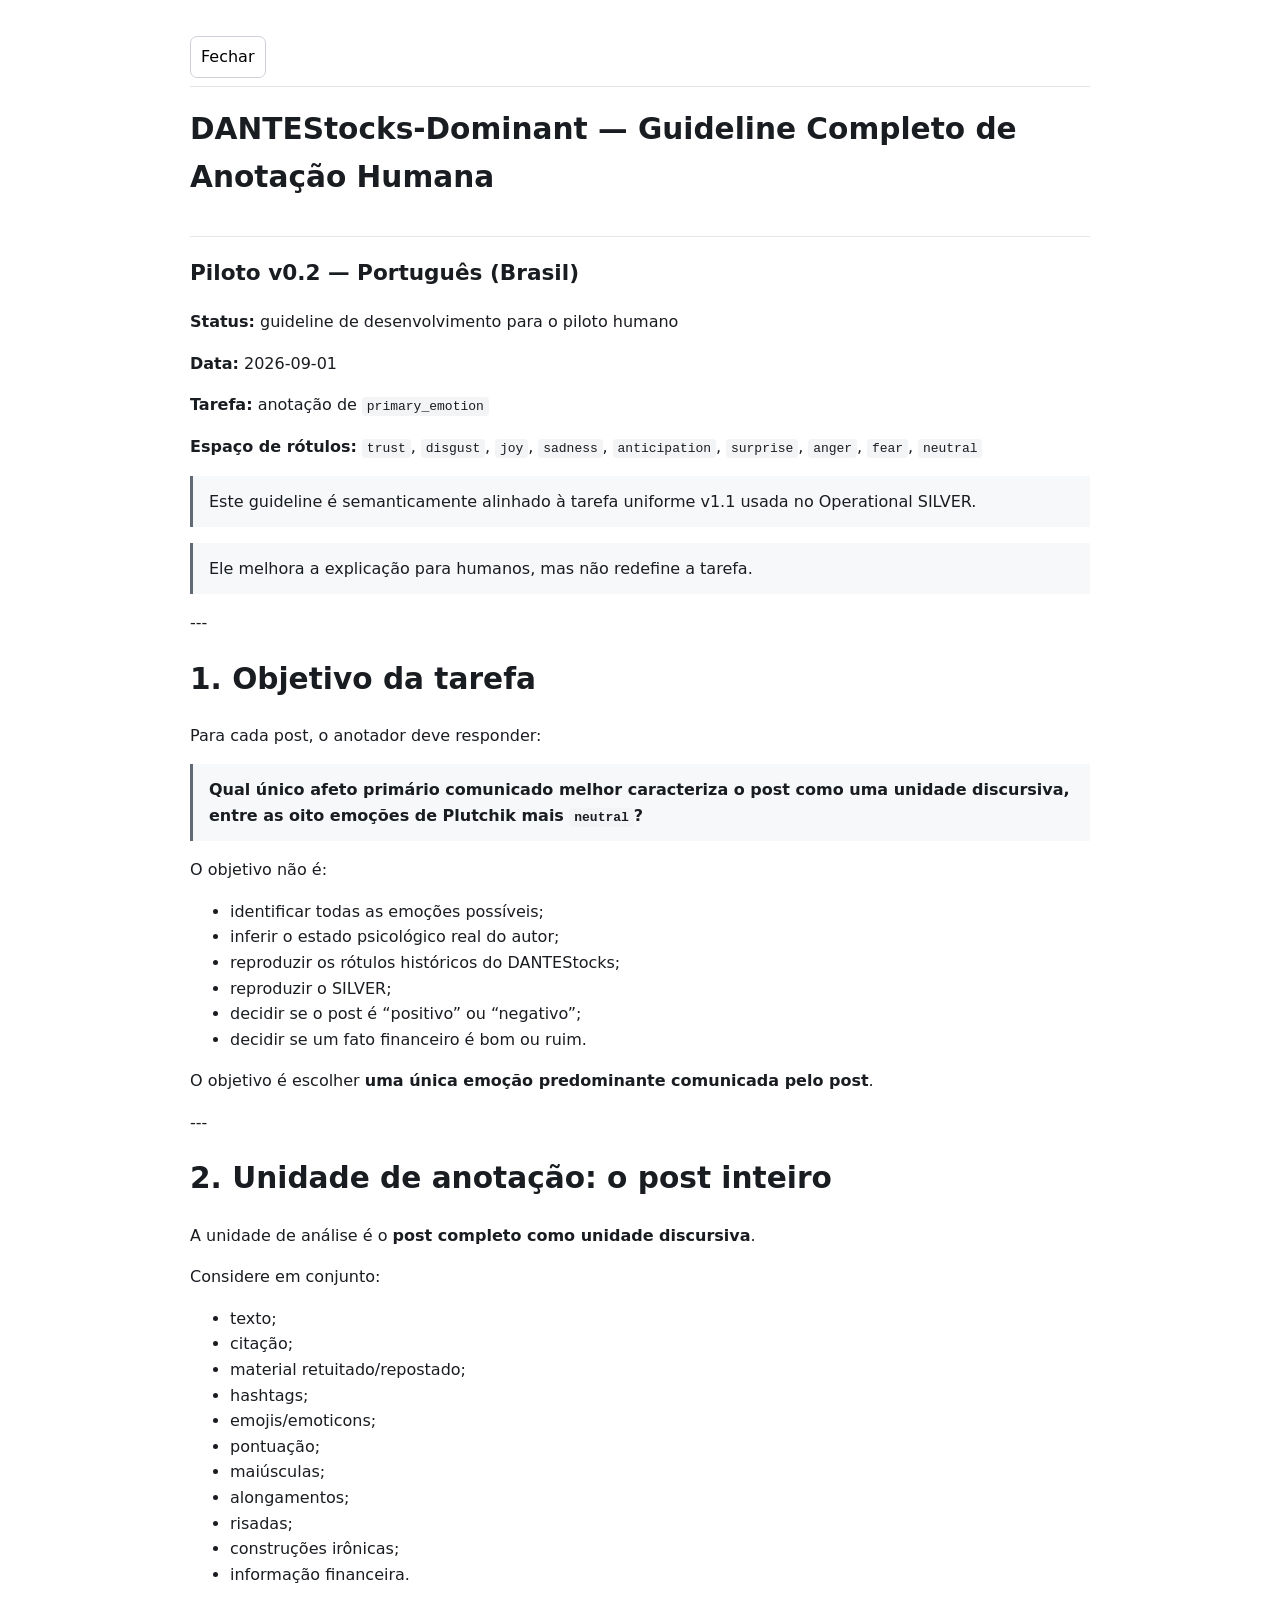
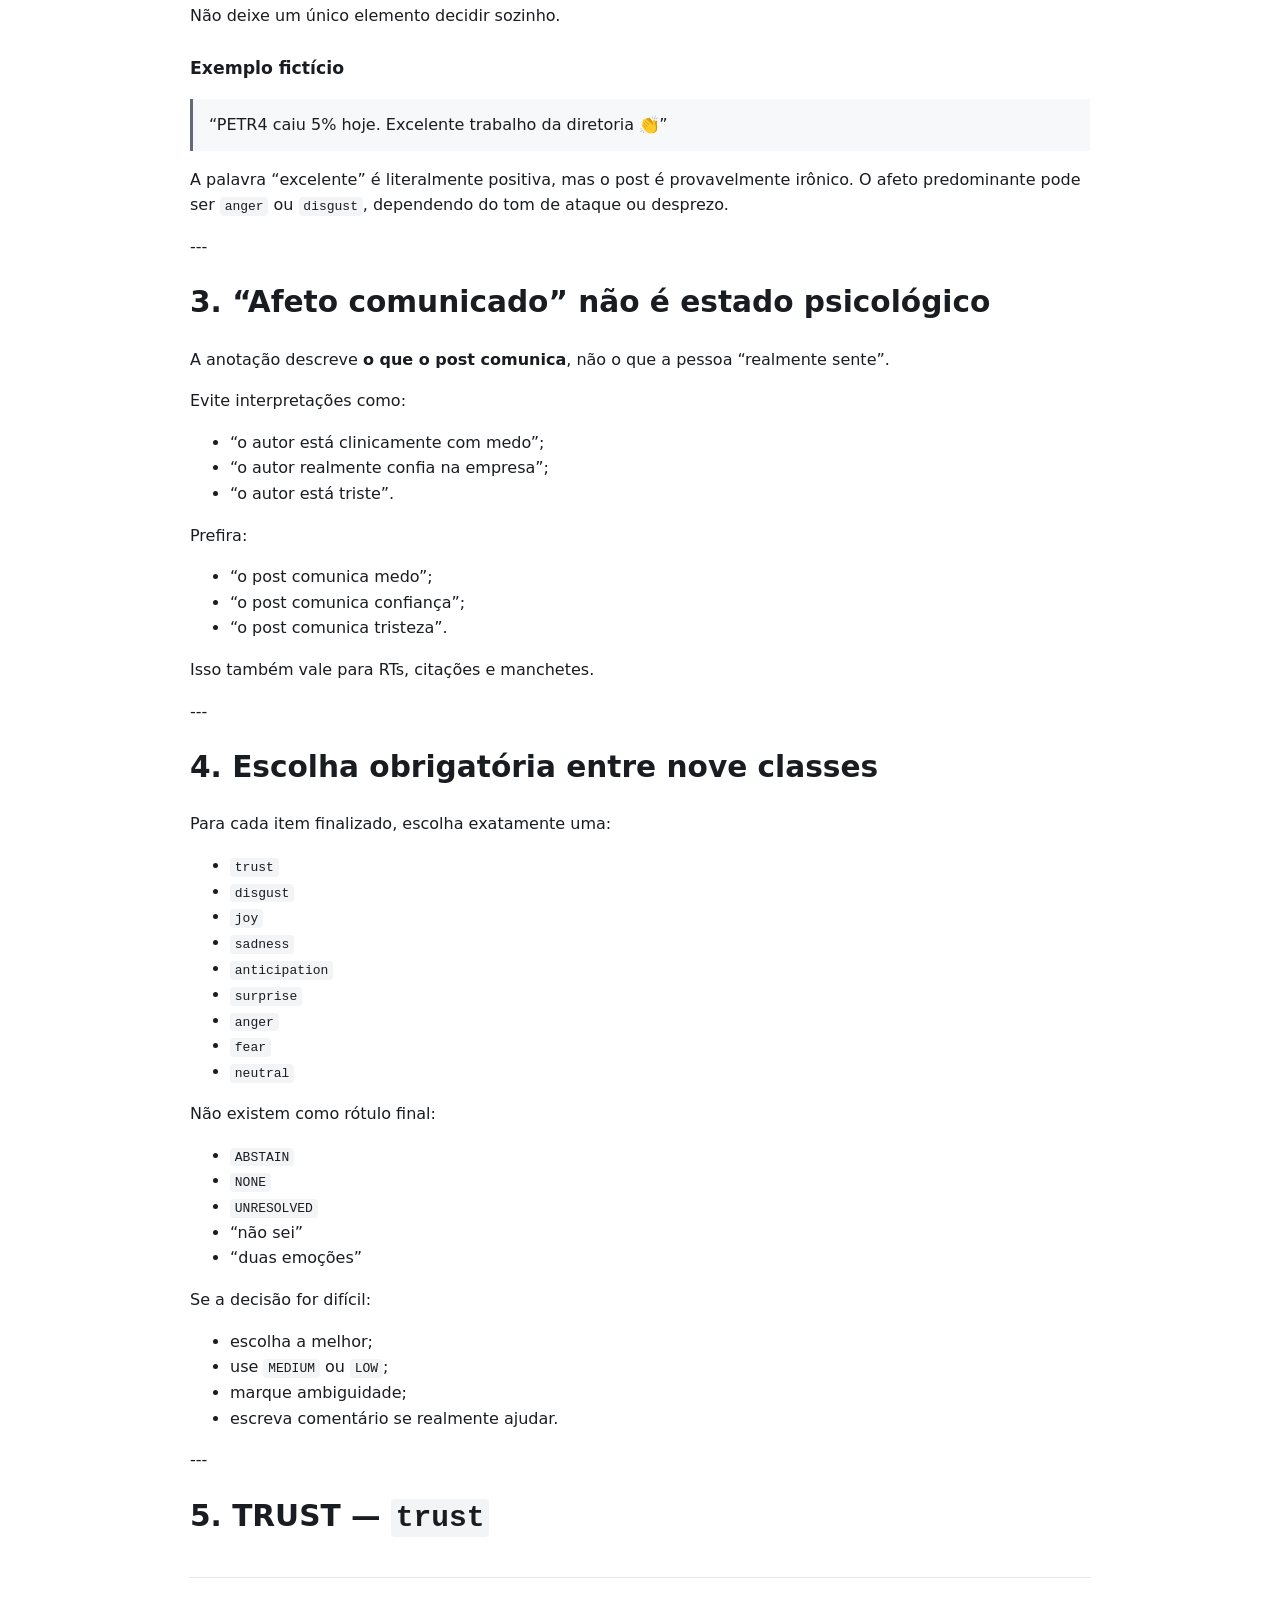
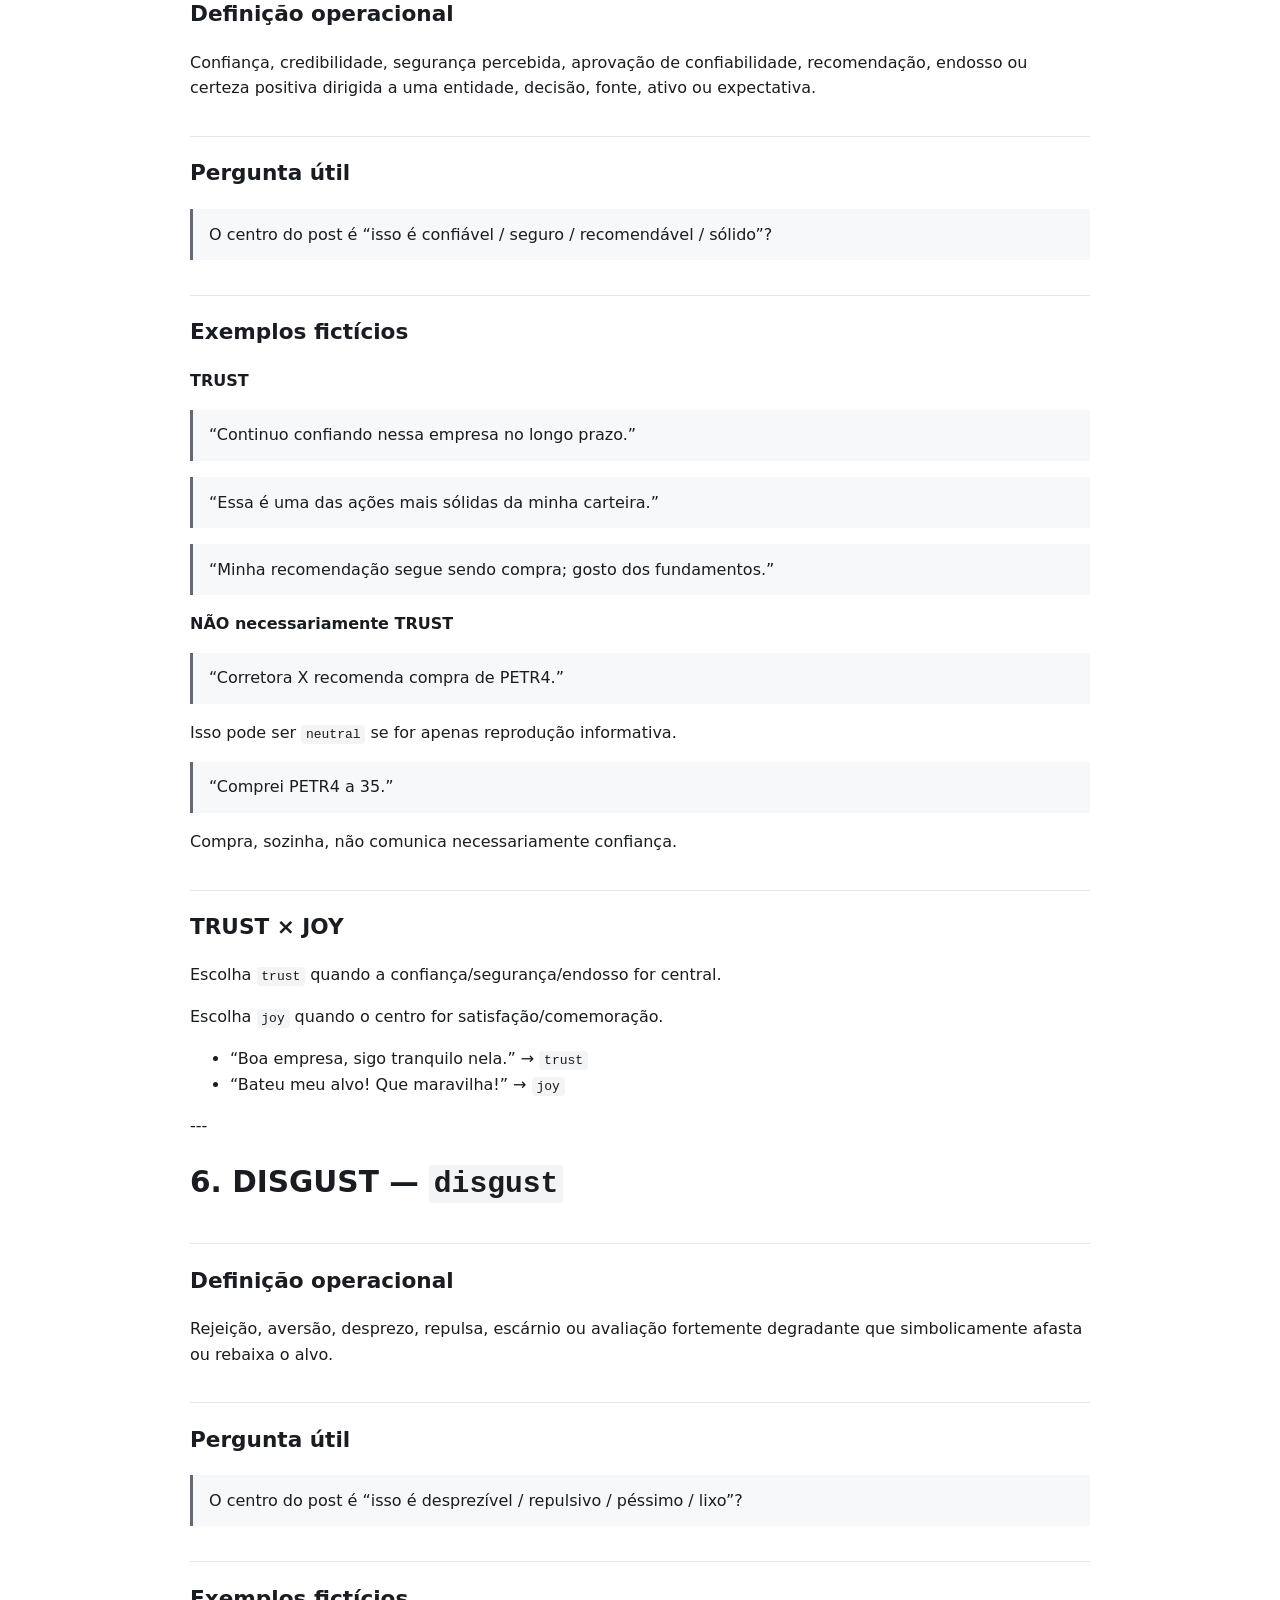
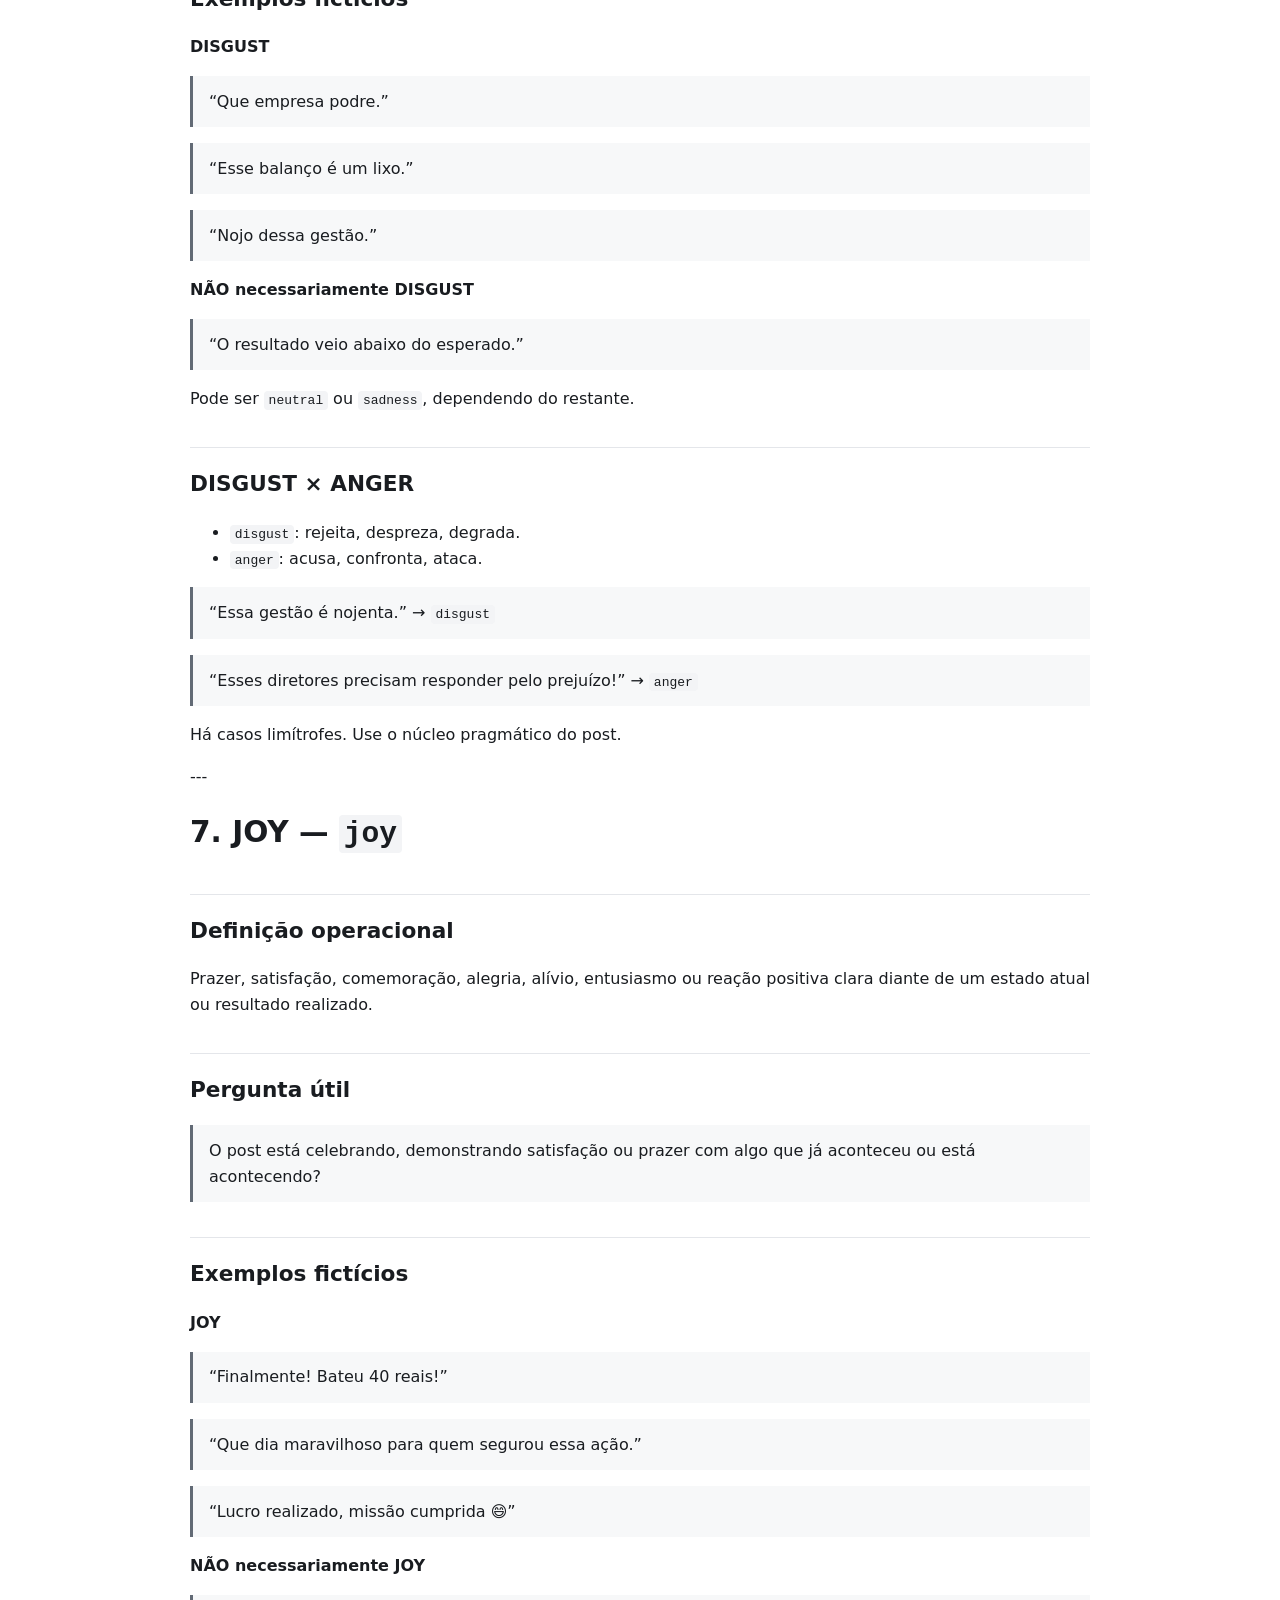
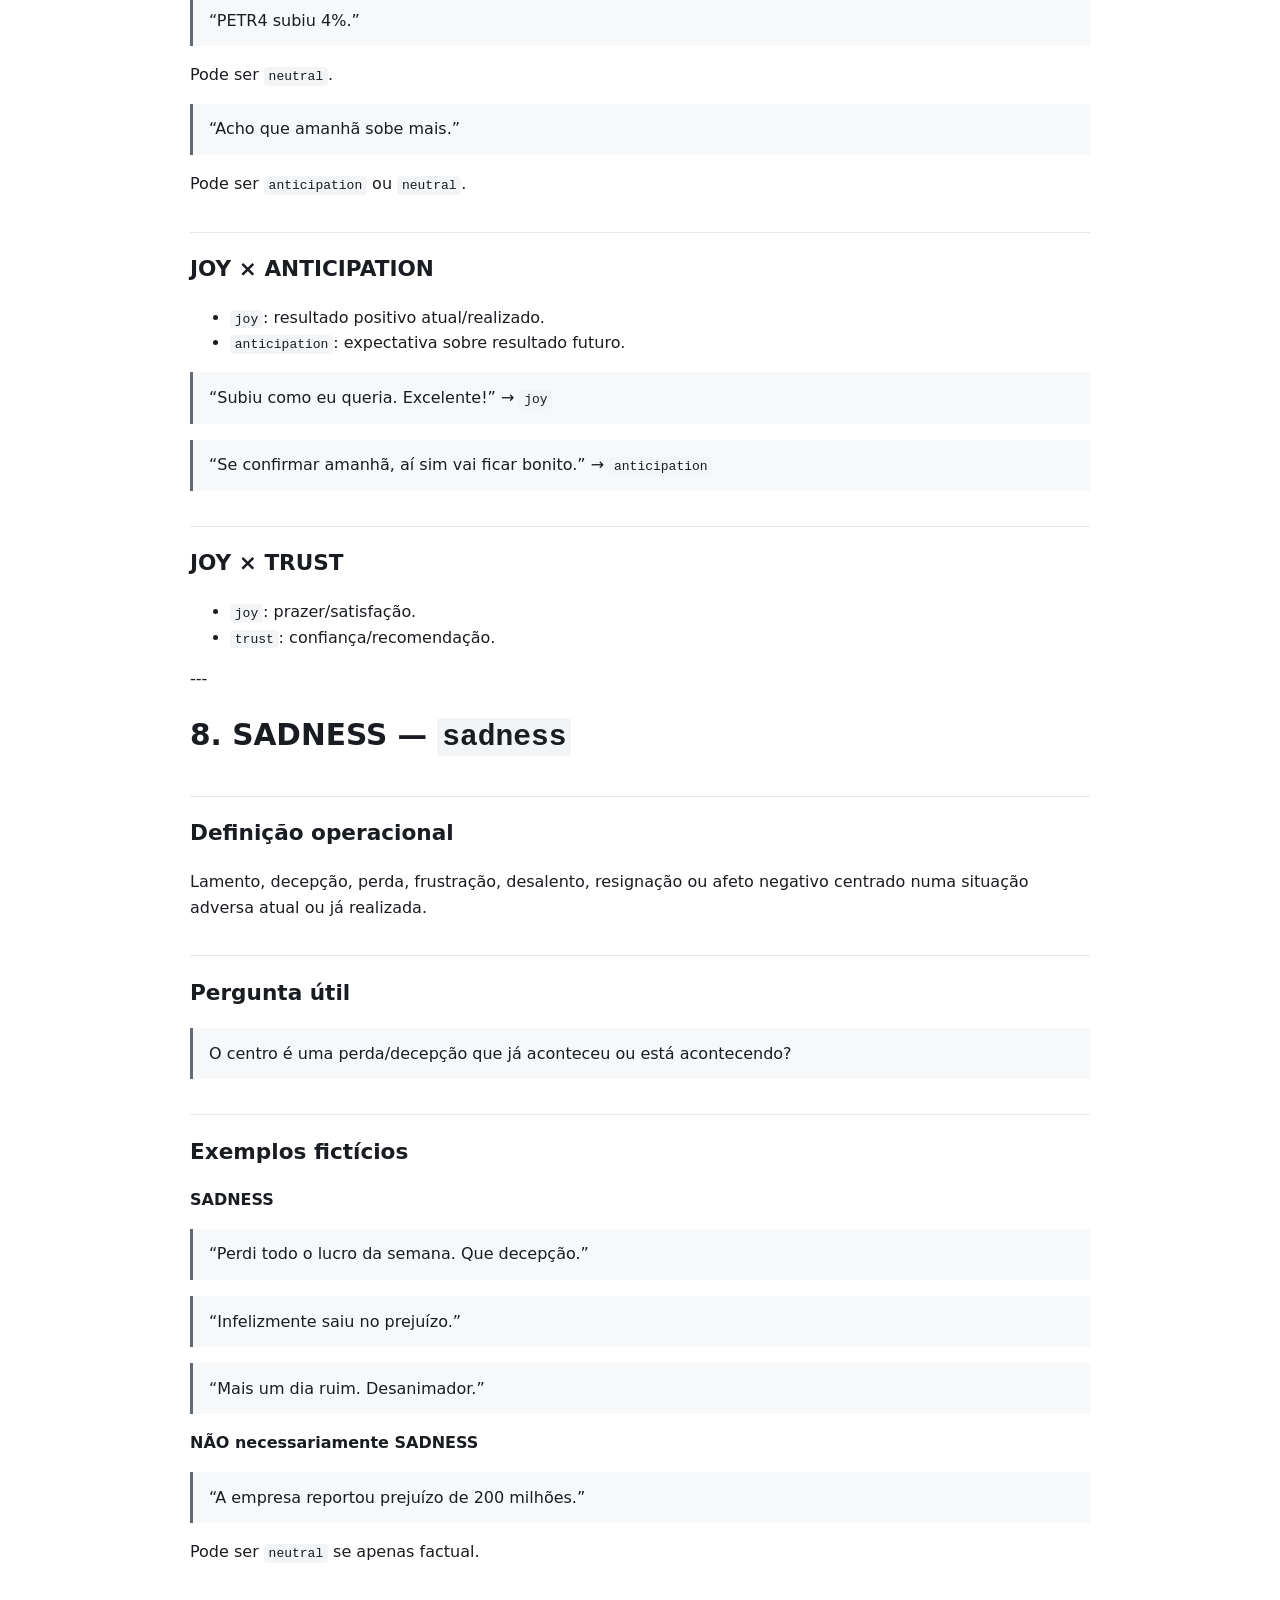
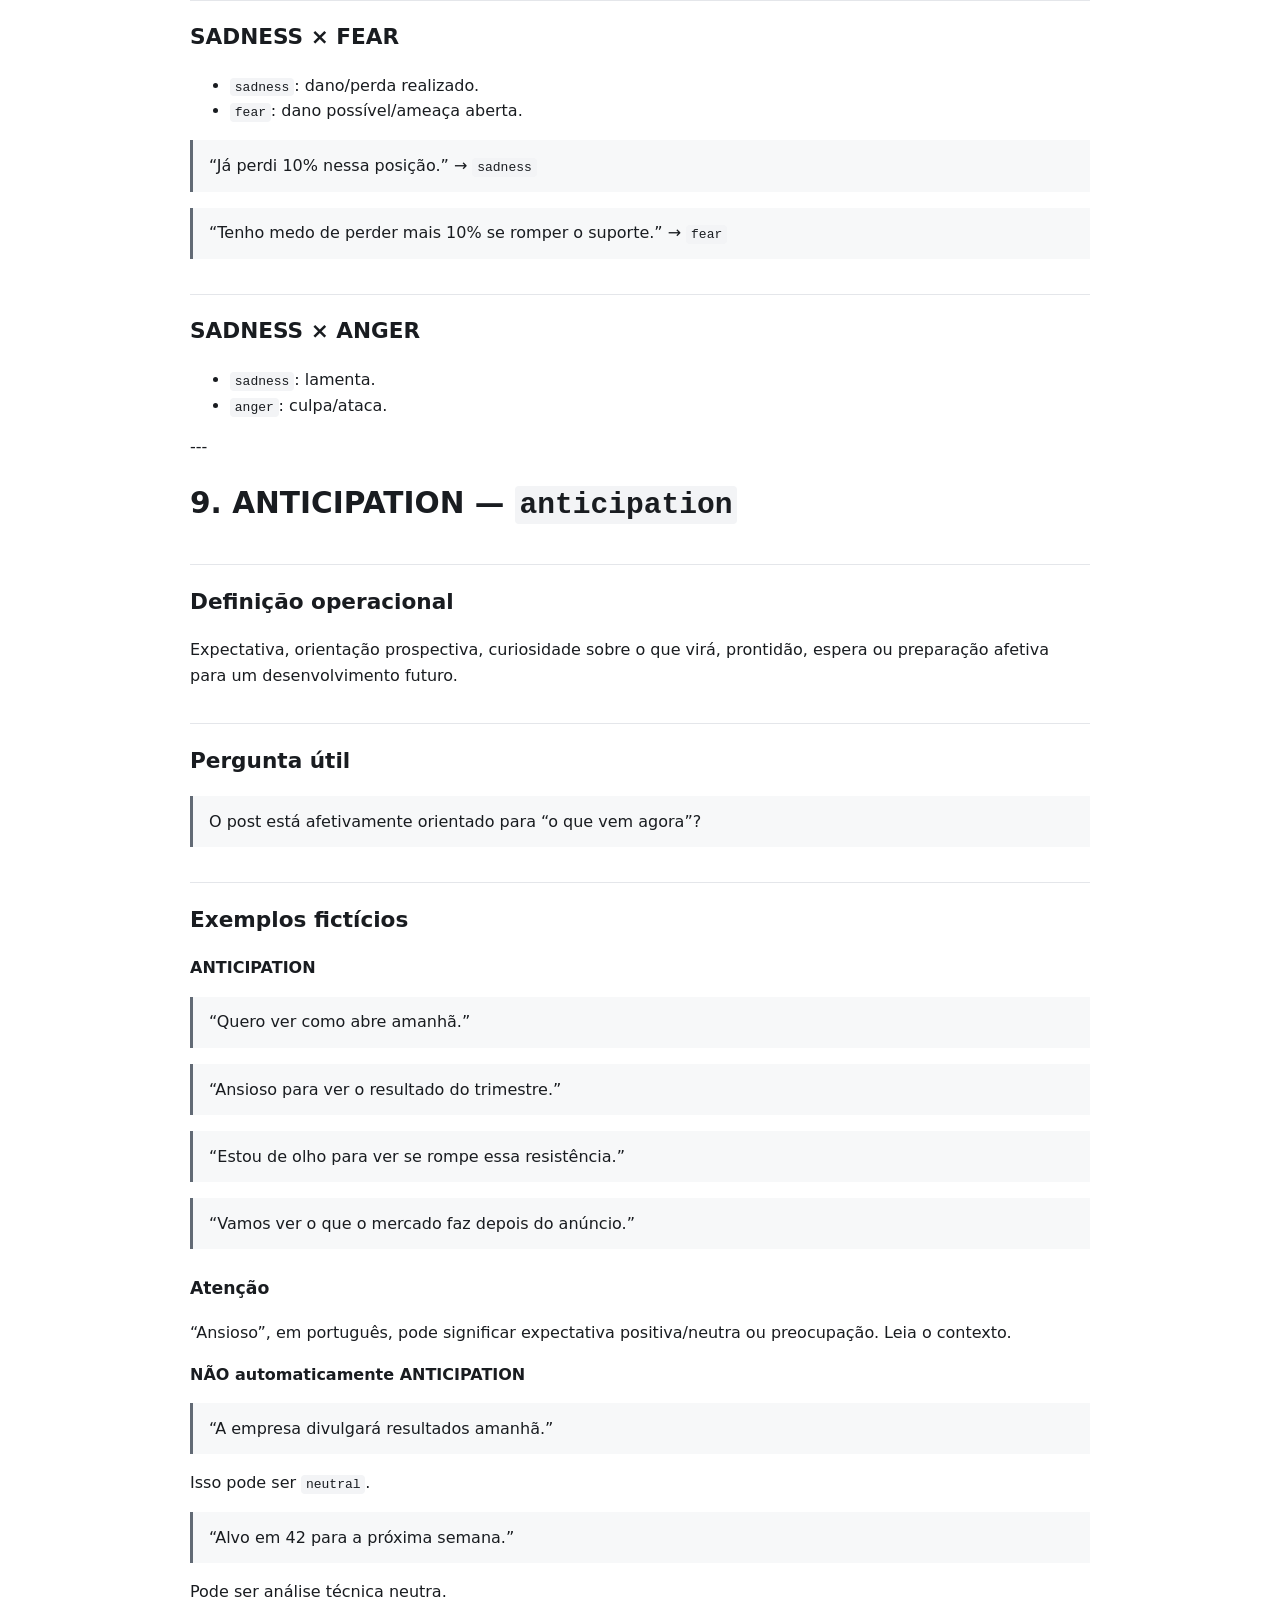
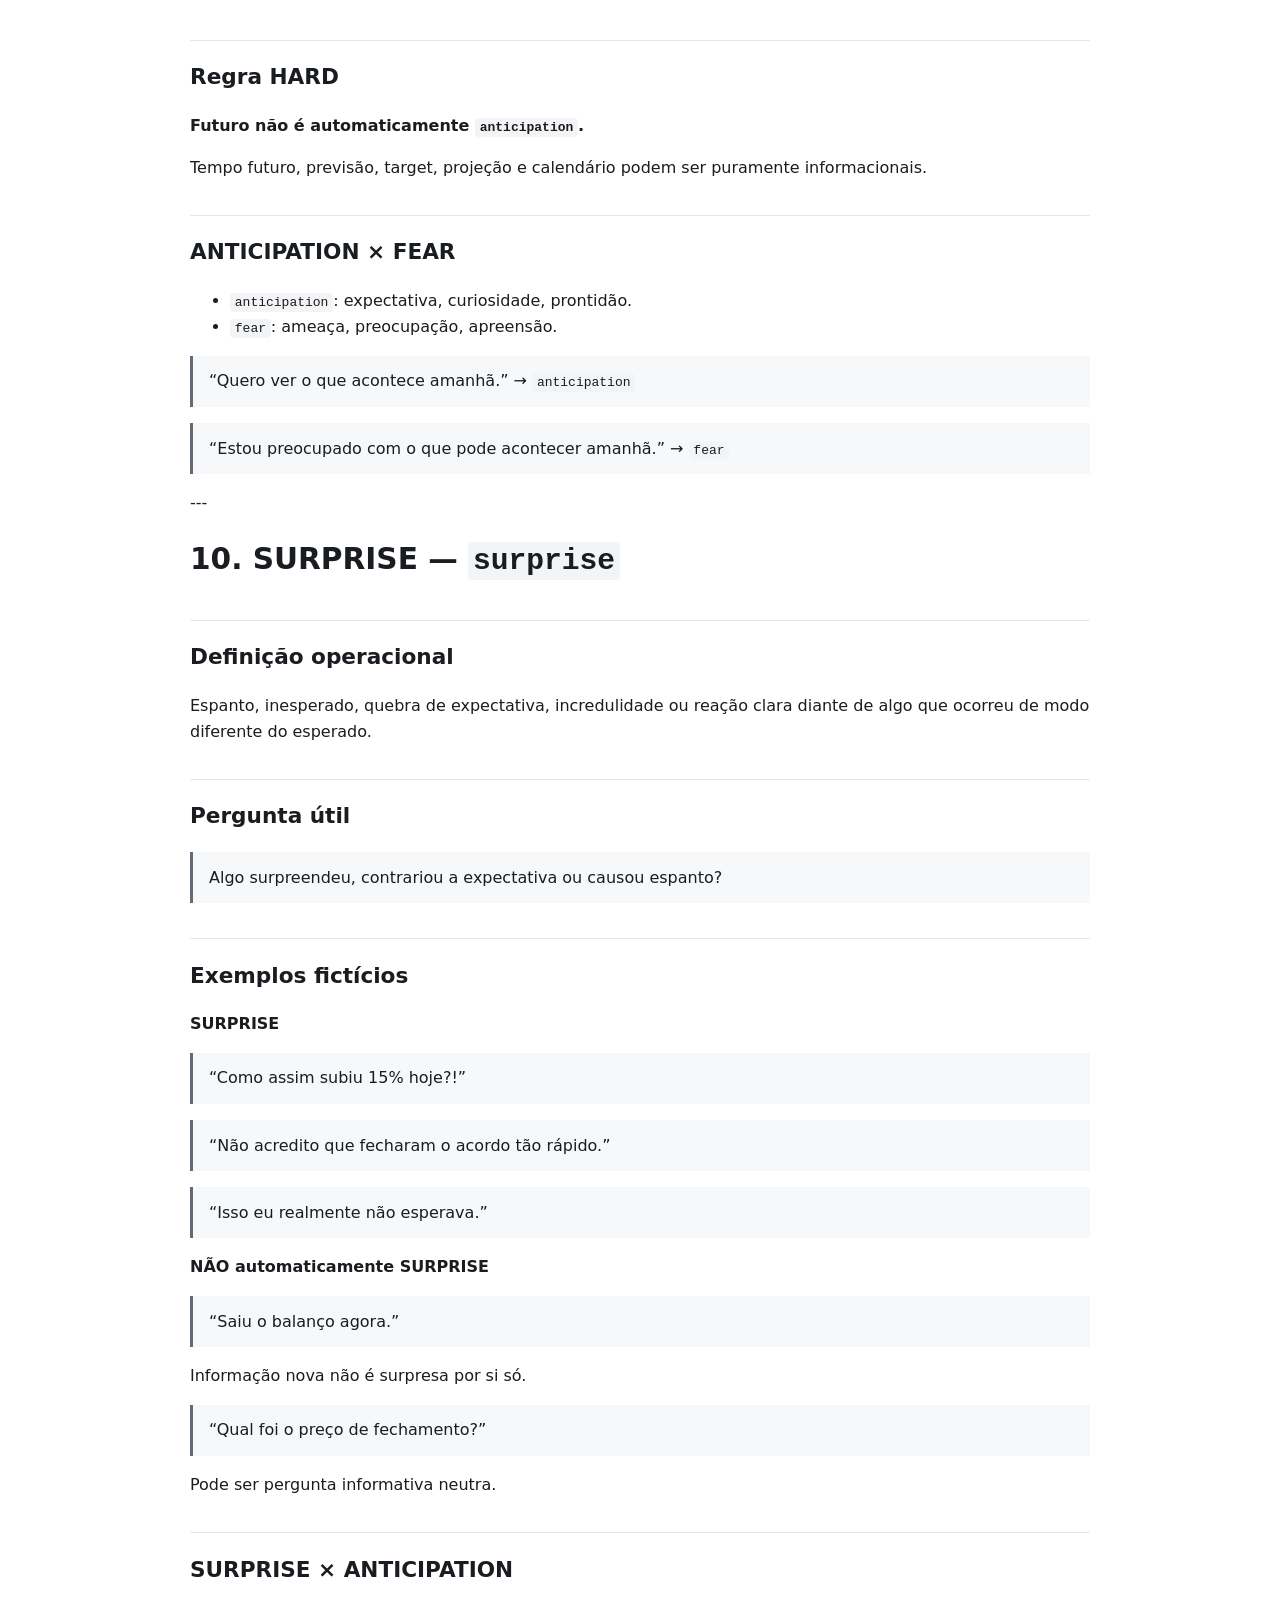
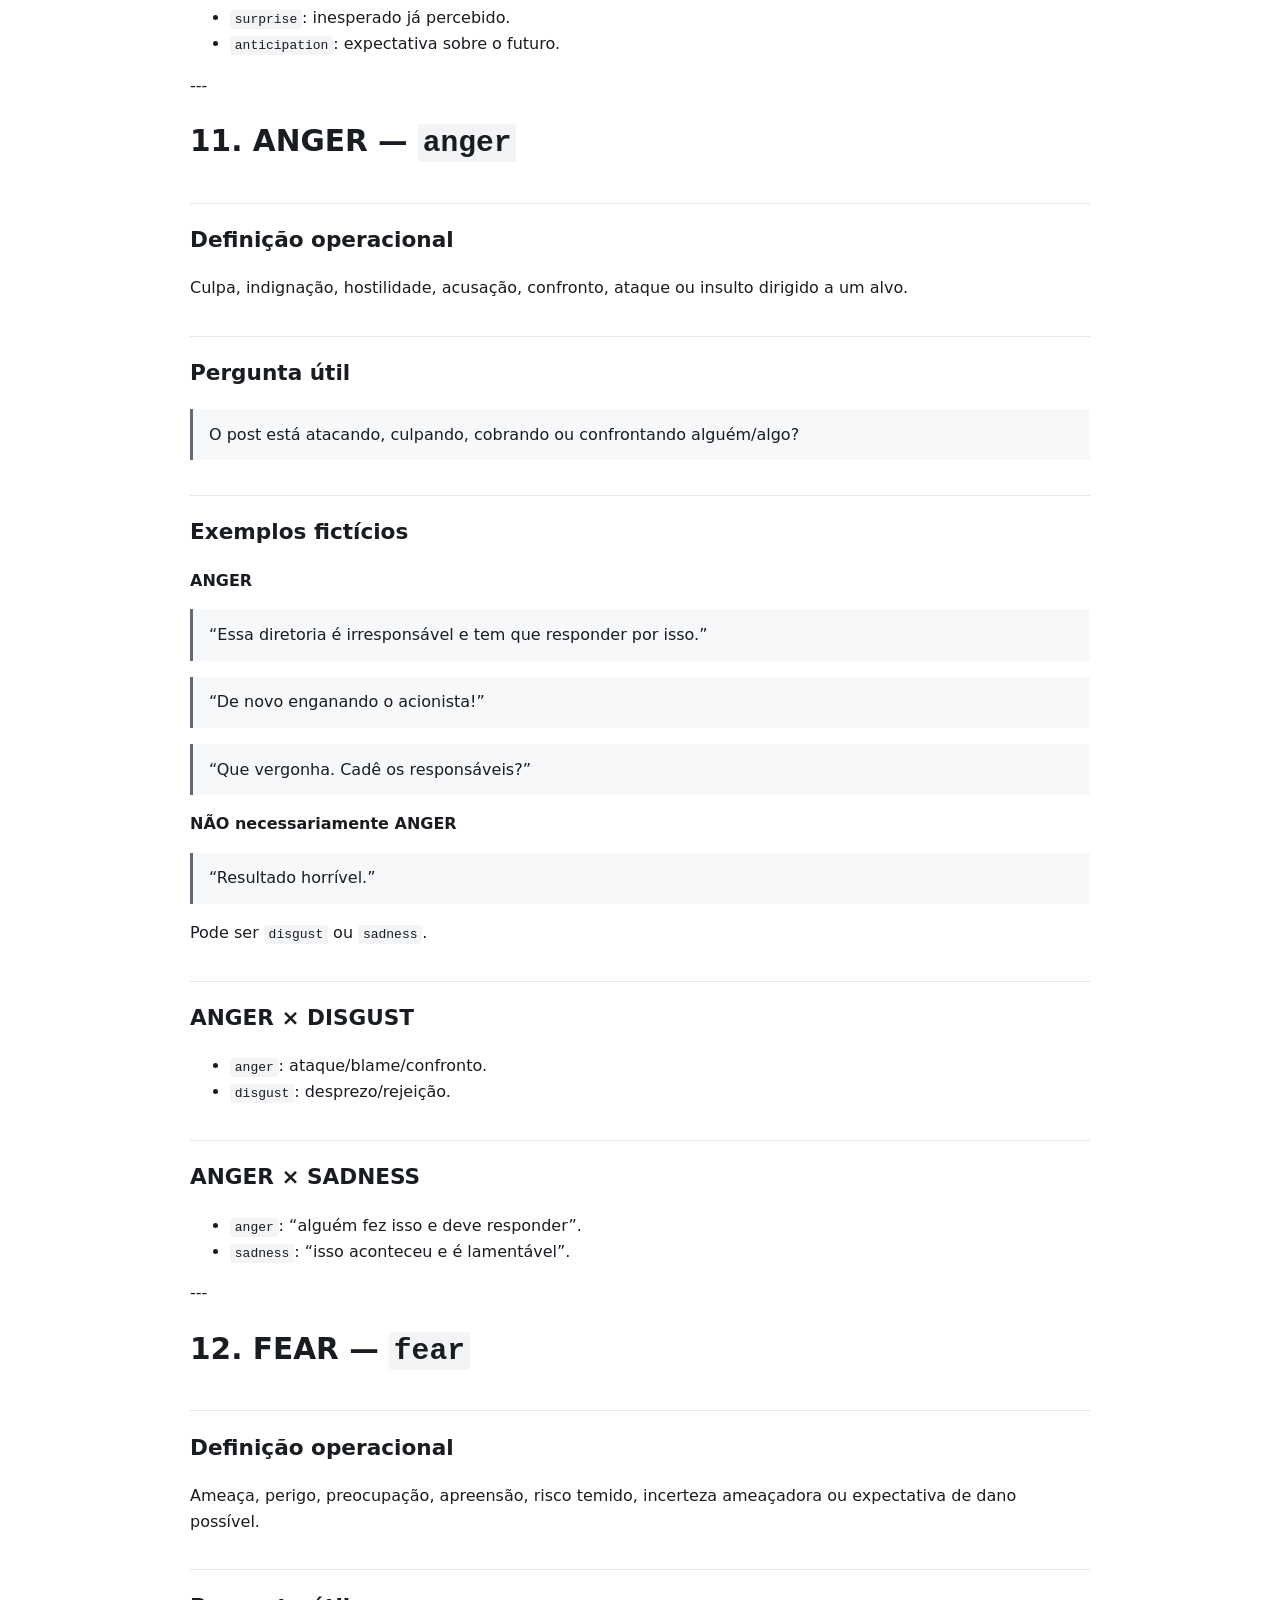
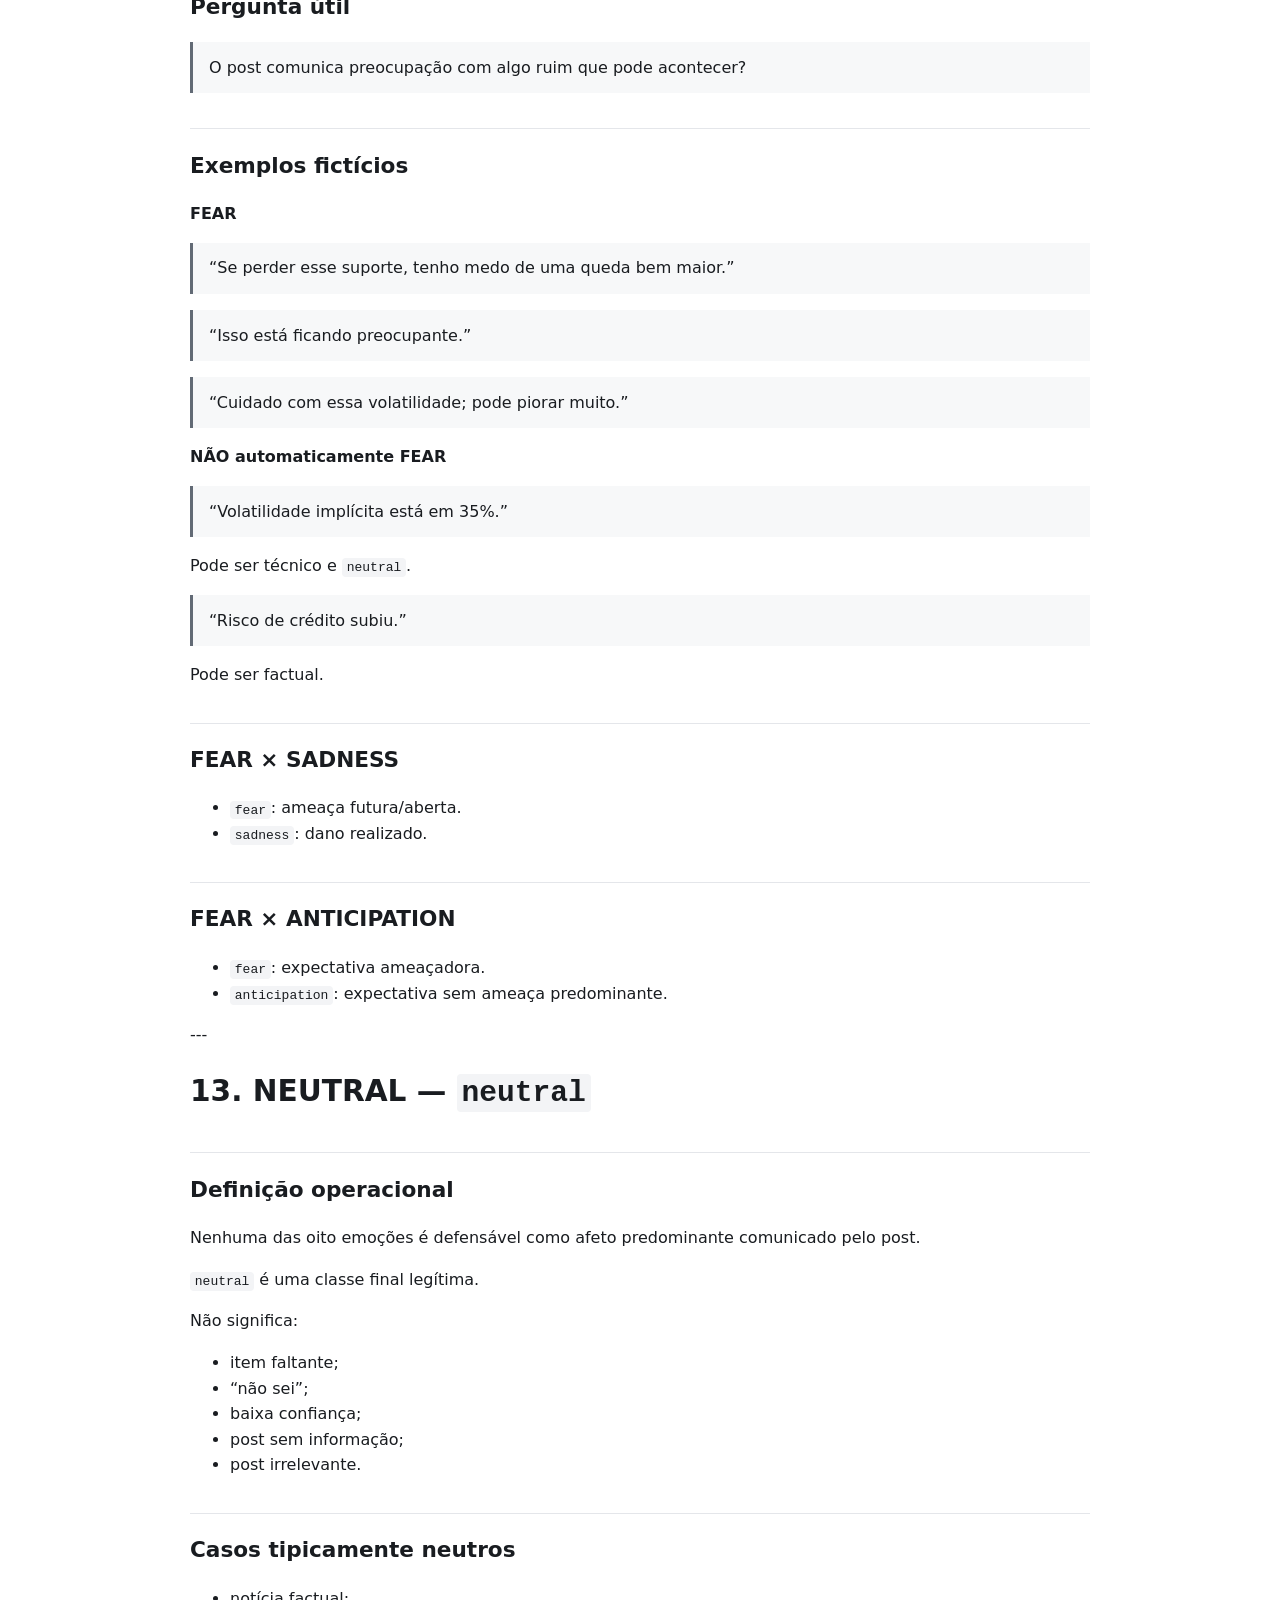
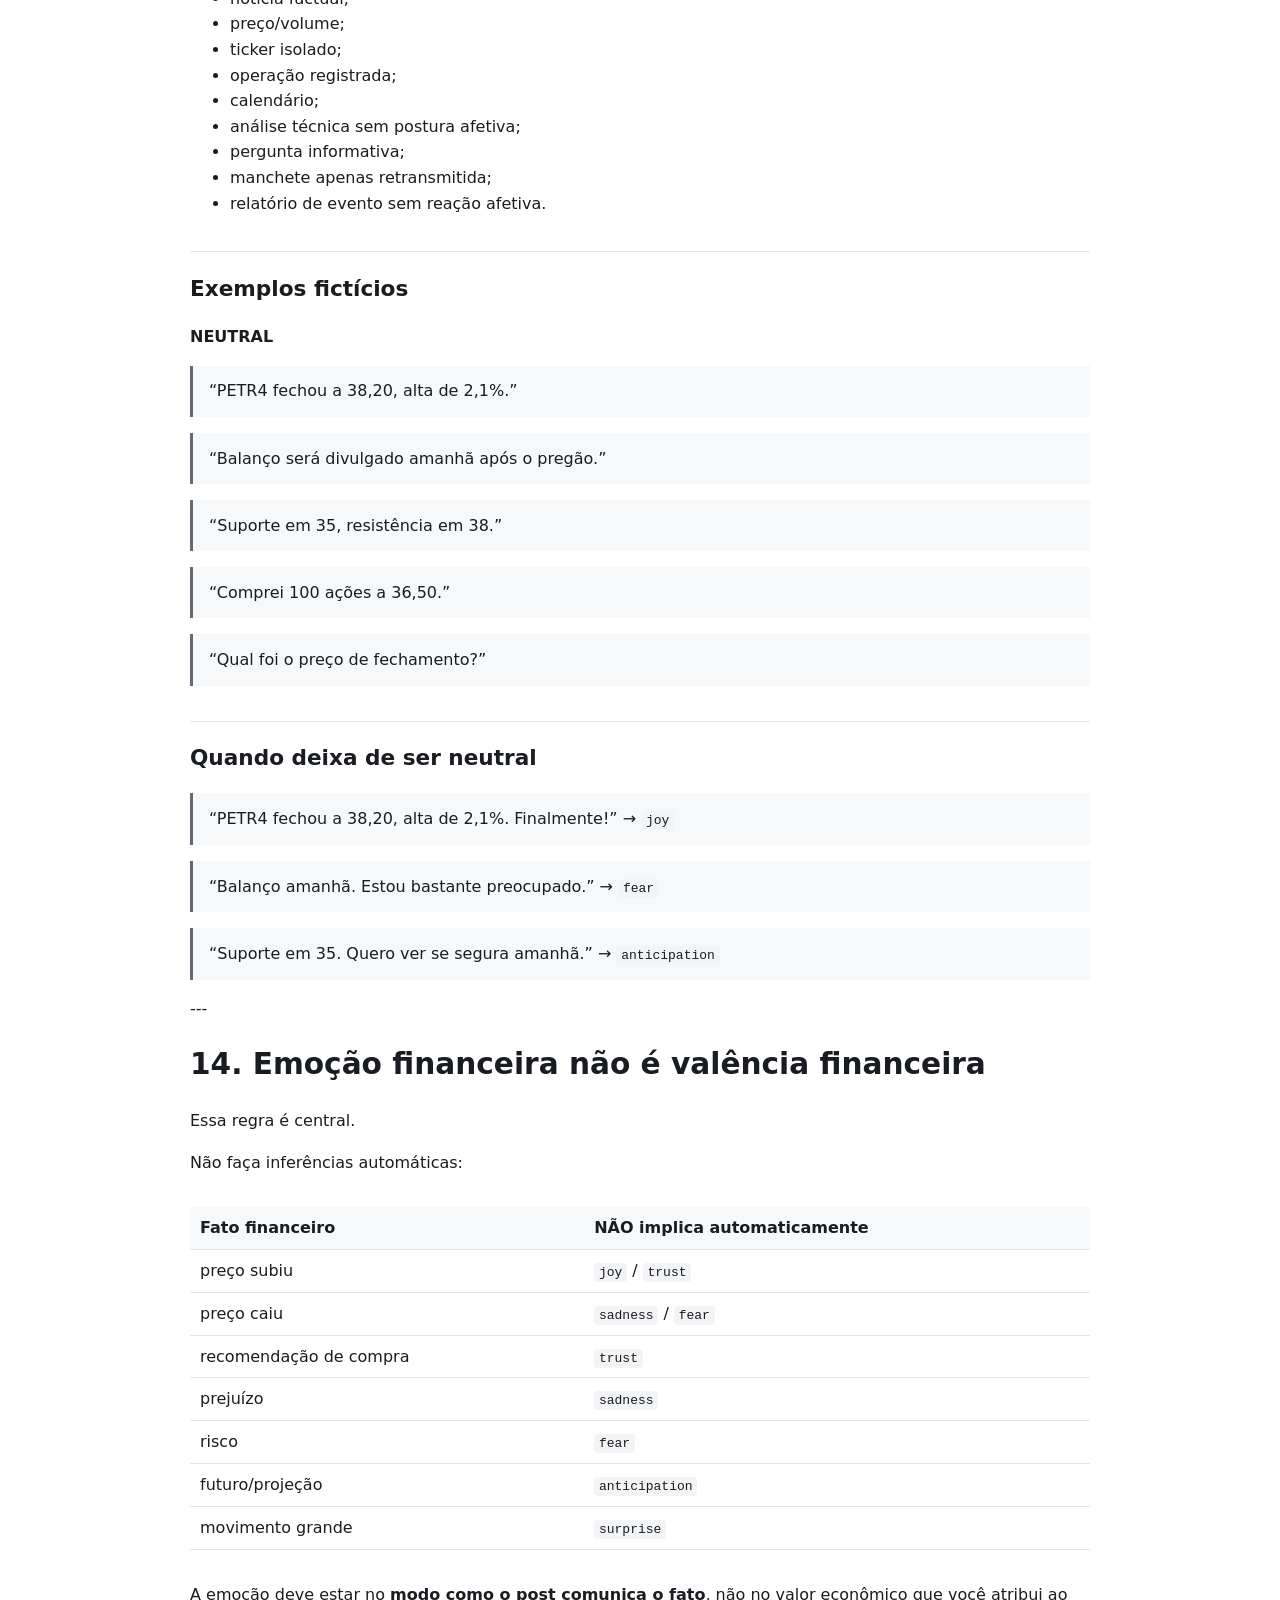
==== guides/full.html @ 474304d1 "Deploy DANTEStocks Human Annotation Pilot404 v0.6" ====
<!doctype html><html lang="pt-BR"><head><meta charset="utf-8"><meta name="viewport" content="width=device-width,initial-scale=1"><title>Guideline completo de anotação</title><style>
:root{font-family:Inter,system-ui,-apple-system,BlinkMacSystemFont,"Segoe UI",sans-serif;color:#191c20;background:#fff}
body{max-width:900px;margin:0 auto;padding:28px 24px 70px;line-height:1.6}h1{font-size:1.85rem}h2{margin-top:2.2rem;font-size:1.35rem;border-top:1px solid #e4e6ea;padding-top:1.2rem}h3{font-size:1.08rem;margin-top:1.6rem}code{background:#f3f4f6;padding:.12rem .3rem;border-radius:4px}pre{background:#f6f7f8;padding:14px;border-radius:8px;overflow:auto}blockquote{margin:1rem 0;padding:.8rem 1rem;border-left:3px solid #626a75;background:#f7f8f9}.table-wrap{overflow:auto}table{width:100%;border-collapse:collapse;margin:1rem 0}th,td{text-align:left;padding:8px 10px;border-bottom:1px solid #dfe2e6}th{background:#f7f8f9}a{color:inherit}.top{position:sticky;top:0;background:rgba(255,255,255,.96);padding:8px 0;border-bottom:1px solid #e3e5e8;margin-bottom:18px}.top button{font:inherit;padding:7px 10px;border:1px solid #cdd1d7;border-radius:7px;background:#fff;cursor:pointer}
</style></head><body><div class="top"><button onclick="window.close()">Fechar</button></div><h1>DANTEStocks-Dominant — Guideline Completo de Anotação Humana</h1>
<h2>Piloto v0.2 — Português (Brasil)</h2>

<p><strong>Status:</strong> guideline de desenvolvimento para o piloto humano</p>
<p><strong>Data:</strong> 2026-09-01</p>
<p><strong>Tarefa:</strong> anotação de <code>primary_emotion</code></p>
<p><strong>Espaço de rótulos:</strong> <code>trust</code>, <code>disgust</code>, <code>joy</code>, <code>sadness</code>, <code>anticipation</code>, <code>surprise</code>, <code>anger</code>, <code>fear</code>, <code>neutral</code></p>

<blockquote>Este guideline é semanticamente alinhado à tarefa uniforme v1.1 usada no Operational SILVER.</blockquote>
<blockquote>Ele melhora a explicação para humanos, mas não redefine a tarefa.</blockquote>

<p>---</p>

<h1>1. Objetivo da tarefa</h1>

<p>Para cada post, o anotador deve responder:</p>

<blockquote><strong>Qual único afeto primário comunicado melhor caracteriza o post como uma unidade discursiva, entre as oito emoções de Plutchik mais <code>neutral</code>?</strong></blockquote>

<p>O objetivo não é:</p>
<ul>
<li>identificar todas as emoções possíveis;</li>
<li>inferir o estado psicológico real do autor;</li>
<li>reproduzir os rótulos históricos do DANTEStocks;</li>
<li>reproduzir o SILVER;</li>
<li>decidir se o post é “positivo” ou “negativo”;</li>
<li>decidir se um fato financeiro é bom ou ruim.</li>
</ul>

<p>O objetivo é escolher <strong>uma única emoção predominante comunicada pelo post</strong>.</p>

<p>---</p>

<h1>2. Unidade de anotação: o post inteiro</h1>

<p>A unidade de análise é o <strong>post completo como unidade discursiva</strong>.</p>

<p>Considere em conjunto:</p>
<ul>
<li>texto;</li>
<li>citação;</li>
<li>material retuitado/repostado;</li>
<li>hashtags;</li>
<li>emojis/emoticons;</li>
<li>pontuação;</li>
<li>maiúsculas;</li>
<li>alongamentos;</li>
<li>risadas;</li>
<li>construções irônicas;</li>
<li>informação financeira.</li>
</ul>

<p>Não deixe um único elemento decidir sozinho.</p>

<h3>Exemplo fictício</h3>

<blockquote>“PETR4 caiu 5% hoje. Excelente trabalho da diretoria 👏”</blockquote>

<p>A palavra “excelente” é literalmente positiva, mas o post é provavelmente irônico. O afeto predominante pode ser <code>anger</code> ou <code>disgust</code>, dependendo do tom de ataque ou desprezo.</p>

<p>---</p>

<h1>3. “Afeto comunicado” não é estado psicológico</h1>

<p>A anotação descreve <strong>o que o post comunica</strong>, não o que a pessoa “realmente sente”.</p>

<p>Evite interpretações como:</p>
<ul>
<li>“o autor está clinicamente com medo”;</li>
<li>“o autor realmente confia na empresa”;</li>
<li>“o autor está triste”.</li>
</ul>

<p>Prefira:</p>
<ul>
<li>“o post comunica medo”;</li>
<li>“o post comunica confiança”;</li>
<li>“o post comunica tristeza”.</li>
</ul>

<p>Isso também vale para RTs, citações e manchetes.</p>

<p>---</p>

<h1>4. Escolha obrigatória entre nove classes</h1>

<p>Para cada item finalizado, escolha exatamente uma:</p>

<ul>
<li><code>trust</code></li>
<li><code>disgust</code></li>
<li><code>joy</code></li>
<li><code>sadness</code></li>
<li><code>anticipation</code></li>
<li><code>surprise</code></li>
<li><code>anger</code></li>
<li><code>fear</code></li>
<li><code>neutral</code></li>
</ul>

<p>Não existem como rótulo final:</p>
<ul>
<li><code>ABSTAIN</code></li>
<li><code>NONE</code></li>
<li><code>UNRESOLVED</code></li>
<li>“não sei”</li>
<li>“duas emoções”</li>
</ul>

<p>Se a decisão for difícil:</p>
<ul>
<li>escolha a melhor;</li>
<li>use <code>MEDIUM</code> ou <code>LOW</code>;</li>
<li>marque ambiguidade;</li>
<li>escreva comentário se realmente ajudar.</li>
</ul>

<p>---</p>

<h1>5. TRUST — <code>trust</code></h1>

<h2>Definição operacional</h2>

<p>Confiança, credibilidade, segurança percebida, aprovação de confiabilidade, recomendação, endosso ou certeza positiva dirigida a uma entidade, decisão, fonte, ativo ou expectativa.</p>

<h2>Pergunta útil</h2>

<blockquote>O centro do post é “isso é confiável / seguro / recomendável / sólido”?</blockquote>

<h2>Exemplos fictícios</h2>

<p><strong>TRUST</strong></p>
<blockquote>“Continuo confiando nessa empresa no longo prazo.”</blockquote>

<blockquote>“Essa é uma das ações mais sólidas da minha carteira.”</blockquote>

<blockquote>“Minha recomendação segue sendo compra; gosto dos fundamentos.”</blockquote>

<p><strong>NÃO necessariamente TRUST</strong></p>
<blockquote>“Corretora X recomenda compra de PETR4.”</blockquote>

<p>Isso pode ser <code>neutral</code> se for apenas reprodução informativa.</p>

<blockquote>“Comprei PETR4 a 35.”</blockquote>

<p>Compra, sozinha, não comunica necessariamente confiança.</p>

<h2>TRUST × JOY</h2>

<p>Escolha <code>trust</code> quando a confiança/segurança/endosso for central.</p>

<p>Escolha <code>joy</code> quando o centro for satisfação/comemoração.</p>

<ul>
<li>“Boa empresa, sigo tranquilo nela.” → <code>trust</code></li>
<li>“Bateu meu alvo! Que maravilha!” → <code>joy</code></li>
</ul>

<p>---</p>

<h1>6. DISGUST — <code>disgust</code></h1>

<h2>Definição operacional</h2>

<p>Rejeição, aversão, desprezo, repulsa, escárnio ou avaliação fortemente degradante que simbolicamente afasta ou rebaixa o alvo.</p>

<h2>Pergunta útil</h2>

<blockquote>O centro do post é “isso é desprezível / repulsivo / péssimo / lixo”?</blockquote>

<h2>Exemplos fictícios</h2>

<p><strong>DISGUST</strong></p>
<blockquote>“Que empresa podre.”</blockquote>

<blockquote>“Esse balanço é um lixo.”</blockquote>

<blockquote>“Nojo dessa gestão.”</blockquote>

<p><strong>NÃO necessariamente DISGUST</strong></p>
<blockquote>“O resultado veio abaixo do esperado.”</blockquote>

<p>Pode ser <code>neutral</code> ou <code>sadness</code>, dependendo do restante.</p>

<h2>DISGUST × ANGER</h2>

<ul>
<li><code>disgust</code>: rejeita, despreza, degrada.</li>
<li><code>anger</code>: acusa, confronta, ataca.</li>
</ul>

<blockquote>“Essa gestão é nojenta.” → <code>disgust</code></blockquote>

<blockquote>“Esses diretores precisam responder pelo prejuízo!” → <code>anger</code></blockquote>

<p>Há casos limítrofes. Use o núcleo pragmático do post.</p>

<p>---</p>

<h1>7. JOY — <code>joy</code></h1>

<h2>Definição operacional</h2>

<p>Prazer, satisfação, comemoração, alegria, alívio, entusiasmo ou reação positiva clara diante de um estado atual ou resultado realizado.</p>

<h2>Pergunta útil</h2>

<blockquote>O post está celebrando, demonstrando satisfação ou prazer com algo que já aconteceu ou está acontecendo?</blockquote>

<h2>Exemplos fictícios</h2>

<p><strong>JOY</strong></p>
<blockquote>“Finalmente! Bateu 40 reais!”</blockquote>

<blockquote>“Que dia maravilhoso para quem segurou essa ação.”</blockquote>

<blockquote>“Lucro realizado, missão cumprida 😄”</blockquote>

<p><strong>NÃO necessariamente JOY</strong></p>
<blockquote>“PETR4 subiu 4%.”</blockquote>

<p>Pode ser <code>neutral</code>.</p>

<blockquote>“Acho que amanhã sobe mais.”</blockquote>

<p>Pode ser <code>anticipation</code> ou <code>neutral</code>.</p>

<h2>JOY × ANTICIPATION</h2>

<ul>
<li><code>joy</code>: resultado positivo atual/realizado.</li>
<li><code>anticipation</code>: expectativa sobre resultado futuro.</li>
</ul>

<blockquote>“Subiu como eu queria. Excelente!” → <code>joy</code></blockquote>

<blockquote>“Se confirmar amanhã, aí sim vai ficar bonito.” → <code>anticipation</code></blockquote>

<h2>JOY × TRUST</h2>

<ul>
<li><code>joy</code>: prazer/satisfação.</li>
<li><code>trust</code>: confiança/recomendação.</li>
</ul>

<p>---</p>

<h1>8. SADNESS — <code>sadness</code></h1>

<h2>Definição operacional</h2>

<p>Lamento, decepção, perda, frustração, desalento, resignação ou afeto negativo centrado numa situação adversa atual ou já realizada.</p>

<h2>Pergunta útil</h2>

<blockquote>O centro é uma perda/decepção que já aconteceu ou está acontecendo?</blockquote>

<h2>Exemplos fictícios</h2>

<p><strong>SADNESS</strong></p>
<blockquote>“Perdi todo o lucro da semana. Que decepção.”</blockquote>

<blockquote>“Infelizmente saiu no prejuízo.”</blockquote>

<blockquote>“Mais um dia ruim. Desanimador.”</blockquote>

<p><strong>NÃO necessariamente SADNESS</strong></p>
<blockquote>“A empresa reportou prejuízo de 200 milhões.”</blockquote>

<p>Pode ser <code>neutral</code> se apenas factual.</p>

<h2>SADNESS × FEAR</h2>

<ul>
<li><code>sadness</code>: dano/perda realizado.</li>
<li><code>fear</code>: dano possível/ameaça aberta.</li>
</ul>

<blockquote>“Já perdi 10% nessa posição.” → <code>sadness</code></blockquote>

<blockquote>“Tenho medo de perder mais 10% se romper o suporte.” → <code>fear</code></blockquote>

<h2>SADNESS × ANGER</h2>

<ul>
<li><code>sadness</code>: lamenta.</li>
<li><code>anger</code>: culpa/ataca.</li>
</ul>

<p>---</p>

<h1>9. ANTICIPATION — <code>anticipation</code></h1>

<h2>Definição operacional</h2>

<p>Expectativa, orientação prospectiva, curiosidade sobre o que virá, prontidão, espera ou preparação afetiva para um desenvolvimento futuro.</p>

<h2>Pergunta útil</h2>

<blockquote>O post está afetivamente orientado para “o que vem agora”?</blockquote>

<h2>Exemplos fictícios</h2>

<p><strong>ANTICIPATION</strong></p>
<blockquote>“Quero ver como abre amanhã.”</blockquote>

<blockquote>“Ansioso para ver o resultado do trimestre.”</blockquote>

<blockquote>“Estou de olho para ver se rompe essa resistência.”</blockquote>

<blockquote>“Vamos ver o que o mercado faz depois do anúncio.”</blockquote>

<h3>Atenção</h3>
<p>“Ansioso”, em português, pode significar expectativa positiva/neutra ou preocupação. Leia o contexto.</p>

<p><strong>NÃO automaticamente ANTICIPATION</strong></p>
<blockquote>“A empresa divulgará resultados amanhã.”</blockquote>

<p>Isso pode ser <code>neutral</code>.</p>

<blockquote>“Alvo em 42 para a próxima semana.”</blockquote>

<p>Pode ser análise técnica neutra.</p>

<h2>Regra HARD</h2>

<p><strong>Futuro não é automaticamente <code>anticipation</code>.</strong></p>

<p>Tempo futuro, previsão, target, projeção e calendário podem ser puramente informacionais.</p>

<h2>ANTICIPATION × FEAR</h2>

<ul>
<li><code>anticipation</code>: expectativa, curiosidade, prontidão.</li>
<li><code>fear</code>: ameaça, preocupação, apreensão.</li>
</ul>

<blockquote>“Quero ver o que acontece amanhã.” → <code>anticipation</code></blockquote>

<blockquote>“Estou preocupado com o que pode acontecer amanhã.” → <code>fear</code></blockquote>

<p>---</p>

<h1>10. SURPRISE — <code>surprise</code></h1>

<h2>Definição operacional</h2>

<p>Espanto, inesperado, quebra de expectativa, incredulidade ou reação clara diante de algo que ocorreu de modo diferente do esperado.</p>

<h2>Pergunta útil</h2>

<blockquote>Algo surpreendeu, contrariou a expectativa ou causou espanto?</blockquote>

<h2>Exemplos fictícios</h2>

<p><strong>SURPRISE</strong></p>
<blockquote>“Como assim subiu 15% hoje?!”</blockquote>

<blockquote>“Não acredito que fecharam o acordo tão rápido.”</blockquote>

<blockquote>“Isso eu realmente não esperava.”</blockquote>

<p><strong>NÃO automaticamente SURPRISE</strong></p>
<blockquote>“Saiu o balanço agora.”</blockquote>

<p>Informação nova não é surpresa por si só.</p>

<blockquote>“Qual foi o preço de fechamento?”</blockquote>

<p>Pode ser pergunta informativa neutra.</p>

<h2>SURPRISE × ANTICIPATION</h2>

<ul>
<li><code>surprise</code>: inesperado já percebido.</li>
<li><code>anticipation</code>: expectativa sobre o futuro.</li>
</ul>

<p>---</p>

<h1>11. ANGER — <code>anger</code></h1>

<h2>Definição operacional</h2>

<p>Culpa, indignação, hostilidade, acusação, confronto, ataque ou insulto dirigido a um alvo.</p>

<h2>Pergunta útil</h2>

<blockquote>O post está atacando, culpando, cobrando ou confrontando alguém/algo?</blockquote>

<h2>Exemplos fictícios</h2>

<p><strong>ANGER</strong></p>
<blockquote>“Essa diretoria é irresponsável e tem que responder por isso.”</blockquote>

<blockquote>“De novo enganando o acionista!”</blockquote>

<blockquote>“Que vergonha. Cadê os responsáveis?”</blockquote>

<p><strong>NÃO necessariamente ANGER</strong></p>
<blockquote>“Resultado horrível.”</blockquote>

<p>Pode ser <code>disgust</code> ou <code>sadness</code>.</p>

<h2>ANGER × DISGUST</h2>

<ul>
<li><code>anger</code>: ataque/blame/confronto.</li>
<li><code>disgust</code>: desprezo/rejeição.</li>
</ul>

<h2>ANGER × SADNESS</h2>

<ul>
<li><code>anger</code>: “alguém fez isso e deve responder”.</li>
<li><code>sadness</code>: “isso aconteceu e é lamentável”.</li>
</ul>

<p>---</p>

<h1>12. FEAR — <code>fear</code></h1>

<h2>Definição operacional</h2>

<p>Ameaça, perigo, preocupação, apreensão, risco temido, incerteza ameaçadora ou expectativa de dano possível.</p>

<h2>Pergunta útil</h2>

<blockquote>O post comunica preocupação com algo ruim que pode acontecer?</blockquote>

<h2>Exemplos fictícios</h2>

<p><strong>FEAR</strong></p>
<blockquote>“Se perder esse suporte, tenho medo de uma queda bem maior.”</blockquote>

<blockquote>“Isso está ficando preocupante.”</blockquote>

<blockquote>“Cuidado com essa volatilidade; pode piorar muito.”</blockquote>

<p><strong>NÃO automaticamente FEAR</strong></p>
<blockquote>“Volatilidade implícita está em 35%.”</blockquote>

<p>Pode ser técnico e <code>neutral</code>.</p>

<blockquote>“Risco de crédito subiu.”</blockquote>

<p>Pode ser factual.</p>

<h2>FEAR × SADNESS</h2>

<ul>
<li><code>fear</code>: ameaça futura/aberta.</li>
<li><code>sadness</code>: dano realizado.</li>
</ul>

<h2>FEAR × ANTICIPATION</h2>

<ul>
<li><code>fear</code>: expectativa ameaçadora.</li>
<li><code>anticipation</code>: expectativa sem ameaça predominante.</li>
</ul>

<p>---</p>

<h1>13. NEUTRAL — <code>neutral</code></h1>

<h2>Definição operacional</h2>

<p>Nenhuma das oito emoções é defensável como afeto predominante comunicado pelo post.</p>

<p><code>neutral</code> é uma classe final legítima.</p>

<p>Não significa:</p>
<ul>
<li>item faltante;</li>
<li>“não sei”;</li>
<li>baixa confiança;</li>
<li>post sem informação;</li>
<li>post irrelevante.</li>
</ul>

<h2>Casos tipicamente neutros</h2>

<ul>
<li>notícia factual;</li>
<li>preço/volume;</li>
<li>ticker isolado;</li>
<li>operação registrada;</li>
<li>calendário;</li>
<li>análise técnica sem postura afetiva;</li>
<li>pergunta informativa;</li>
<li>manchete apenas retransmitida;</li>
<li>relatório de evento sem reação afetiva.</li>
</ul>

<h2>Exemplos fictícios</h2>

<p><strong>NEUTRAL</strong></p>
<blockquote>“PETR4 fechou a 38,20, alta de 2,1%.”</blockquote>

<blockquote>“Balanço será divulgado amanhã após o pregão.”</blockquote>

<blockquote>“Suporte em 35, resistência em 38.”</blockquote>

<blockquote>“Comprei 100 ações a 36,50.”</blockquote>

<blockquote>“Qual foi o preço de fechamento?”</blockquote>

<h2>Quando deixa de ser neutral</h2>

<blockquote>“PETR4 fechou a 38,20, alta de 2,1%. Finalmente!” → <code>joy</code></blockquote>

<blockquote>“Balanço amanhã. Estou bastante preocupado.” → <code>fear</code></blockquote>

<blockquote>“Suporte em 35. Quero ver se segura amanhã.” → <code>anticipation</code></blockquote>

<p>---</p>

<h1>14. Emoção financeira não é valência financeira</h1>

<p>Essa regra é central.</p>

<p>Não faça inferências automáticas:</p>

<div class="table-wrap"><table><thead><tr><th>Fato financeiro</th><th>NÃO implica automaticamente</th></tr></thead><tbody>
<tr><td>preço subiu</td><td><code>joy</code> / <code>trust</code></td></tr>
<tr><td>preço caiu</td><td><code>sadness</code> / <code>fear</code></td></tr>
<tr><td>recomendação de compra</td><td><code>trust</code></td></tr>
<tr><td>prejuízo</td><td><code>sadness</code></td></tr>
<tr><td>risco</td><td><code>fear</code></td></tr>
<tr><td>futuro/projeção</td><td><code>anticipation</code></td></tr>
<tr><td>movimento grande</td><td><code>surprise</code></td></tr>
</tbody></table></div>

<p>A emoção deve estar no <strong>modo como o post comunica o fato</strong>, não no valor econômico que você atribui ao evento.</p>

<h3>Teste operacional</h3>

<p>Pergunte:</p>

<blockquote>Se eu não soubesse que esse evento é “bom” ou “ruim” no mercado, a linguagem do post ainda comunicaria a emoção?</blockquote>

<p>Se não, <code>neutral</code> pode ser a melhor decisão.</p>

<p>---</p>

<h1>15. Ironia e sarcasmo</h1>

<p>Não classifique apenas pela literalidade.</p>

<h3>Exemplo fictício</h3>

<blockquote>“Parabéns à diretoria, mais um prejuízo histórico 👏”</blockquote>

<p>Literalmente há “parabéns”, mas pragmaticamente pode comunicar <code>anger</code> ou <code>disgust</code>.</p>

<h3>Como decidir</h3>

<ul>
<li>ataque/cobrança → <code>anger</code></li>
<li>desprezo/rebaixamento → <code>disgust</code></li>
<li>decepção/lamento → <code>sadness</code></li>
</ul>

<p>Se o contraste continuar forte:</p>
<ul>
<li>escolha a melhor;</li>
<li>use <code>LOW</code>;</li>
<li>marque ambiguidade.</li>
</ul>

<p>---</p>

<h1>16. Risadas</h1>

<p><code>kkk</code>, <code>rs</code>, <code>haha</code> não significam automaticamente <code>joy</code>.</p>

<p>Podem indicar:</p>
<ul>
<li>satisfação;</li>
<li>ironia;</li>
<li>deboche;</li>
<li>desprezo;</li>
<li>distanciamento.</li>
</ul>

<h3>Exemplos fictícios</h3>

<blockquote>“Subiu 10%, finalmente kkk” → pode ser <code>joy</code></blockquote>

<blockquote>“Olha a governança dessa empresa kkkkk” → pode ser <code>disgust</code></blockquote>

<blockquote>“Agora vai cair só mais 20%, rs” → pode ser <code>fear</code>, <code>disgust</code>, <code>anger</code> ou outra leitura pragmática.</blockquote>

<p>---</p>

<h1>17. Perguntas</h1>

<p>Perguntas podem ser emocionais ou neutras.</p>

<h3>Informativa</h3>
<blockquote>“Qual foi o fechamento de VALE3?” → <code>neutral</code></blockquote>

<h3>Surpresa</h3>
<blockquote>“Como isso conseguiu subir 12% hoje?!” → <code>surprise</code></blockquote>

<h3>Medo</h3>
<blockquote>“Será que ainda pode cair muito mais?” → <code>fear</code></blockquote>

<h3>Raiva</h3>
<blockquote>“Até quando vão deixar essa diretoria fazer isso?” → <code>anger</code></blockquote>

<p>A pontuação não decide sozinha.</p>

<p>---</p>

<h1>18. Retweet, citação e discurso reportado</h1>

<p>A tarefa classifica o afeto comunicado pelo <strong>post como apresentado</strong>.</p>

<p>Não é necessário determinar quem “realmente sente” a emoção.</p>

<h3>Exemplo fictício</h3>

<blockquote>“RT @perfil: ‘Essa empresa é uma vergonha!’”</blockquote>

<p>O post comunica um conteúdo de forte avaliação negativa. Dependendo da formulação, pode ser <code>anger</code> ou <code>disgust</code>.</p>

<h3>Exemplo factual</h3>

<blockquote>“RT @agencia: Banco X divulga lucro de R$ 2 bi.”</blockquote>

<p>Se não houver postura afetiva no post apresentado, pode ser <code>neutral</code>.</p>

<p>Se voz/citação tornar a interpretação especialmente difícil:</p>
<ul>
<li>marque ambiguidade;</li>
<li>use comentário curto.</li>
</ul>

<p>---</p>

<h1>19. Emoji, emoticon, caixa alta e pontuação</h1>

<p>Esses elementos podem reforçar afeto, mas não possuem mapeamento fixo.</p>

<ul>
<li><code>!!!</code> pode intensificar <code>joy</code>, <code>anger</code>, <code>fear</code>, <code>surprise</code>;</li>
<li><code>:/</code> pode indicar desconforto, tristeza ou outra postura;</li>
<li>caixa alta pode ser entusiasmo ou hostilidade;</li>
<li>emojis podem ser sinceros ou irônicos.</li>
</ul>

<p>Leia sempre o conjunto.</p>

<p>---</p>

<h1>20. Mais de uma emoção no mesmo post</h1>

<p>Pode haver várias emoções.</p>

<p>A tarefa continua pedindo <strong>uma única predominante</strong>.</p>

<h2>Procedimento</h2>

<ol>
<li>liste mentalmente as emoções plausíveis;</li>
<li>pergunte qual organiza o tom central;</li>
<li>use os contrastes;</li>
<li>escolha uma;</li>
<li>baixe confiança se necessário.</li>
</ol>

<h3>Exemplo fictício</h3>

<blockquote>“Que alívio ter vendido ontem, porque hoje isso desabou.”</blockquote>

<p>Pode haver <code>joy</code>/alívio e <code>fear</code>/ameaça retrospectiva, mas o afeto predominante pode ser <code>joy</code> se a satisfação/alívio for o centro.</p>

<h3>Exemplo fictício</h3>

<blockquote>“Estou revoltado e preocupado com o que essa decisão pode causar.”</blockquote>

<p>Pode haver <code>anger</code> e <code>fear</code>.</p>
<ul>
<li>se o centro é acusação/indignação → <code>anger</code></li>
<li>se o centro é ameaça futura → <code>fear</code></li>
</ul>

<p>---</p>

<h1>21. Confiança e ambiguidade</h1>

<h2>HIGH</h2>
<p>A decisão é clara dentro da guideline.</p>

<h2>MEDIUM</h2>
<p>Outra classe é plausível, mas uma é melhor.</p>

<h2>LOW</h2>
<p>O caso é genuinamente difícil, mas ainda há uma melhor escolha.</p>

<h3><code>ambiguity_flag</code></h3>

<p>Marque quando:</p>
<ul>
<li>duas ou mais classes permanecem fortemente plausíveis;</li>
<li>a voz é difícil;</li>
<li>a ironia deixa duas leituras competitivas;</li>
<li>a informação é insuficiente, mas ainda é possível escolher a melhor classe.</li>
</ul>

<p>Não use <code>ambiguity_flag</code> só porque o post é curto.</p>

<p>---</p>

<h1>22. Comentários</h1>

<p>Comentários são opcionais.</p>

<p>Use quando houver:</p>
<ul>
<li>regra ausente;</li>
<li>linguagem financeira desconhecida;</li>
<li>problema textual;</li>
<li>dificuldade de voz;</li>
<li>contraste não coberto;</li>
<li>interpretação pragmática particularmente importante.</li>
</ul>

<p>Evite justificar cada item.</p>

<p>---</p>

<h1>23. O que os anotadores não devem consultar</h1>

<p>Durante a tarefa, não consultar:</p>

<ul>
<li>rótulos originais do DANTEStocks;</li>
<li>emoções marcadas na fonte;</li>
<li>source confidence;</li>
<li>SILVER;</li>
<li>evidence spans;</li>
<li>outputs de LLM;</li>
<li>rationales anteriores;</li>
<li>respostas de outros anotadores;</li>
<li>distribuição de classes;</li>
<li>busca pelo <code>post_id</code> nos arquivos do projeto.</li>
</ul>

<p>O objetivo é produzir uma camada humana independente.</p>

<p>---</p>

<h1>24. Árvore rápida de decisão</h1>

<ol>
<li><strong>Há afeto comunicativo defensável?</strong></li>
</ol>
<ul>
<li>não → <code>neutral</code></li>
<li>sim → continue</li>
</ul>

<ol>
<li><strong>É principalmente confiança/endosso?</strong></li>
</ol>
<ul>
<li><code>trust</code></li>
</ul>

<ol>
<li><strong>É principalmente desprezo/rejeição?</strong></li>
</ol>
<ul>
<li><code>disgust</code></li>
</ul>

<ol>
<li><strong>É principalmente satisfação/comemoração?</strong></li>
</ol>
<ul>
<li><code>joy</code></li>
</ul>

<ol>
<li><strong>É principalmente perda/decepção?</strong></li>
</ol>
<ul>
<li><code>sadness</code></li>
</ul>

<ol>
<li><strong>É principalmente expectativa/curiosidade/prontidão?</strong></li>
</ol>
<ul>
<li><code>anticipation</code></li>
</ul>

<ol>
<li><strong>É principalmente espanto/quebra de expectativa?</strong></li>
</ol>
<ul>
<li><code>surprise</code></li>
</ul>

<ol>
<li><strong>É principalmente ataque/culpa/indignação?</strong></li>
</ol>
<ul>
<li><code>anger</code></li>
</ul>

<ol>
<li><strong>É principalmente ameaça/preocupação?</strong></li>
</ol>
<ul>
<li><code>fear</code></li>
</ul>

<p>Se duas respostas parecerem verdadeiras, use os contrastes e escolha a predominante.</p>

<p>---</p>

<h1>25. Exemplos contrastivos finais</h1>

<h2>Exemplo A — factual</h2>
<blockquote>“VALE3 caiu 3,2% e fechou a 61,40.”</blockquote>

<p>→ <code>neutral</code></p>

<h2>Exemplo B — mesma informação com reação</h2>
<blockquote>“VALE3 caiu 3,2%. Que desastre.”</blockquote>

<p>→ provavelmente <code>sadness</code> ou <code>disgust</code>, conforme o tom; “desastre” como lamento tende a <code>sadness</code>, como avaliação degradante tende a <code>disgust</code>.</p>

<h2>Exemplo C — ameaça futura</h2>
<blockquote>“Se perder 60, isso pode ficar perigoso.”</blockquote>

<p>→ <code>fear</code></p>

<h2>Exemplo D — expectativa</h2>
<blockquote>“Quero ver se amanhã consegue romper 65.”</blockquote>

<p>→ <code>anticipation</code></p>

<h2>Exemplo E — surpresa</h2>
<blockquote>“65 hoje?! Não esperava isso.”</blockquote>

<p>→ <code>surprise</code></p>

<h2>Exemplo F — confiança</h2>
<blockquote>“Continuo tranquilo com essa empresa no longo prazo.”</blockquote>

<p>→ <code>trust</code></p>

<h2>Exemplo G — satisfação</h2>
<blockquote>“Bateu 65! Excelente!”</blockquote>

<p>→ <code>joy</code></p>

<h2>Exemplo H — desprezo</h2>
<blockquote>“Essa gestão é uma piada.”</blockquote>

<p>→ geralmente <code>disgust</code>, salvo se o contexto for claramente confrontacional/acusatório.</p>

<h2>Exemplo I — confronto</h2>
<blockquote>“Essa gestão precisa ser responsabilizada.”</blockquote>

<p>→ <code>anger</code></p>

<p>---</p>

<h1>26. Relação com o Guia Rápido</h1>

<p>Use primeiro:</p>

<p><strong><code>DANTEStocks_GUIA_RAPIDO_ANOTACAO_HUMANA_TLDR_v0.2.md</code></strong></p>

<p>Abra este guideline completo quando:</p>
<ul>
<li>a decisão não estiver óbvia;</li>
<li>houver contraste entre emoções;</li>
<li>neutral estiver em dúvida;</li>
<li>houver ironia;</li>
<li>houver voz citada;</li>
<li>linguagem financeira parecer emocional apenas por conhecimento de domínio.</li>
</ul>

<p>---</p>

<h1>27. Regra final</h1>

<blockquote><strong>Leia o post inteiro. Escolha a única emoção que melhor caracteriza o afeto central comunicado. Não transforme automaticamente fatos financeiros em emoção. Se nenhuma das oito emoções for defensável, escolha <code>neutral</code>.</strong></blockquote></body></html>
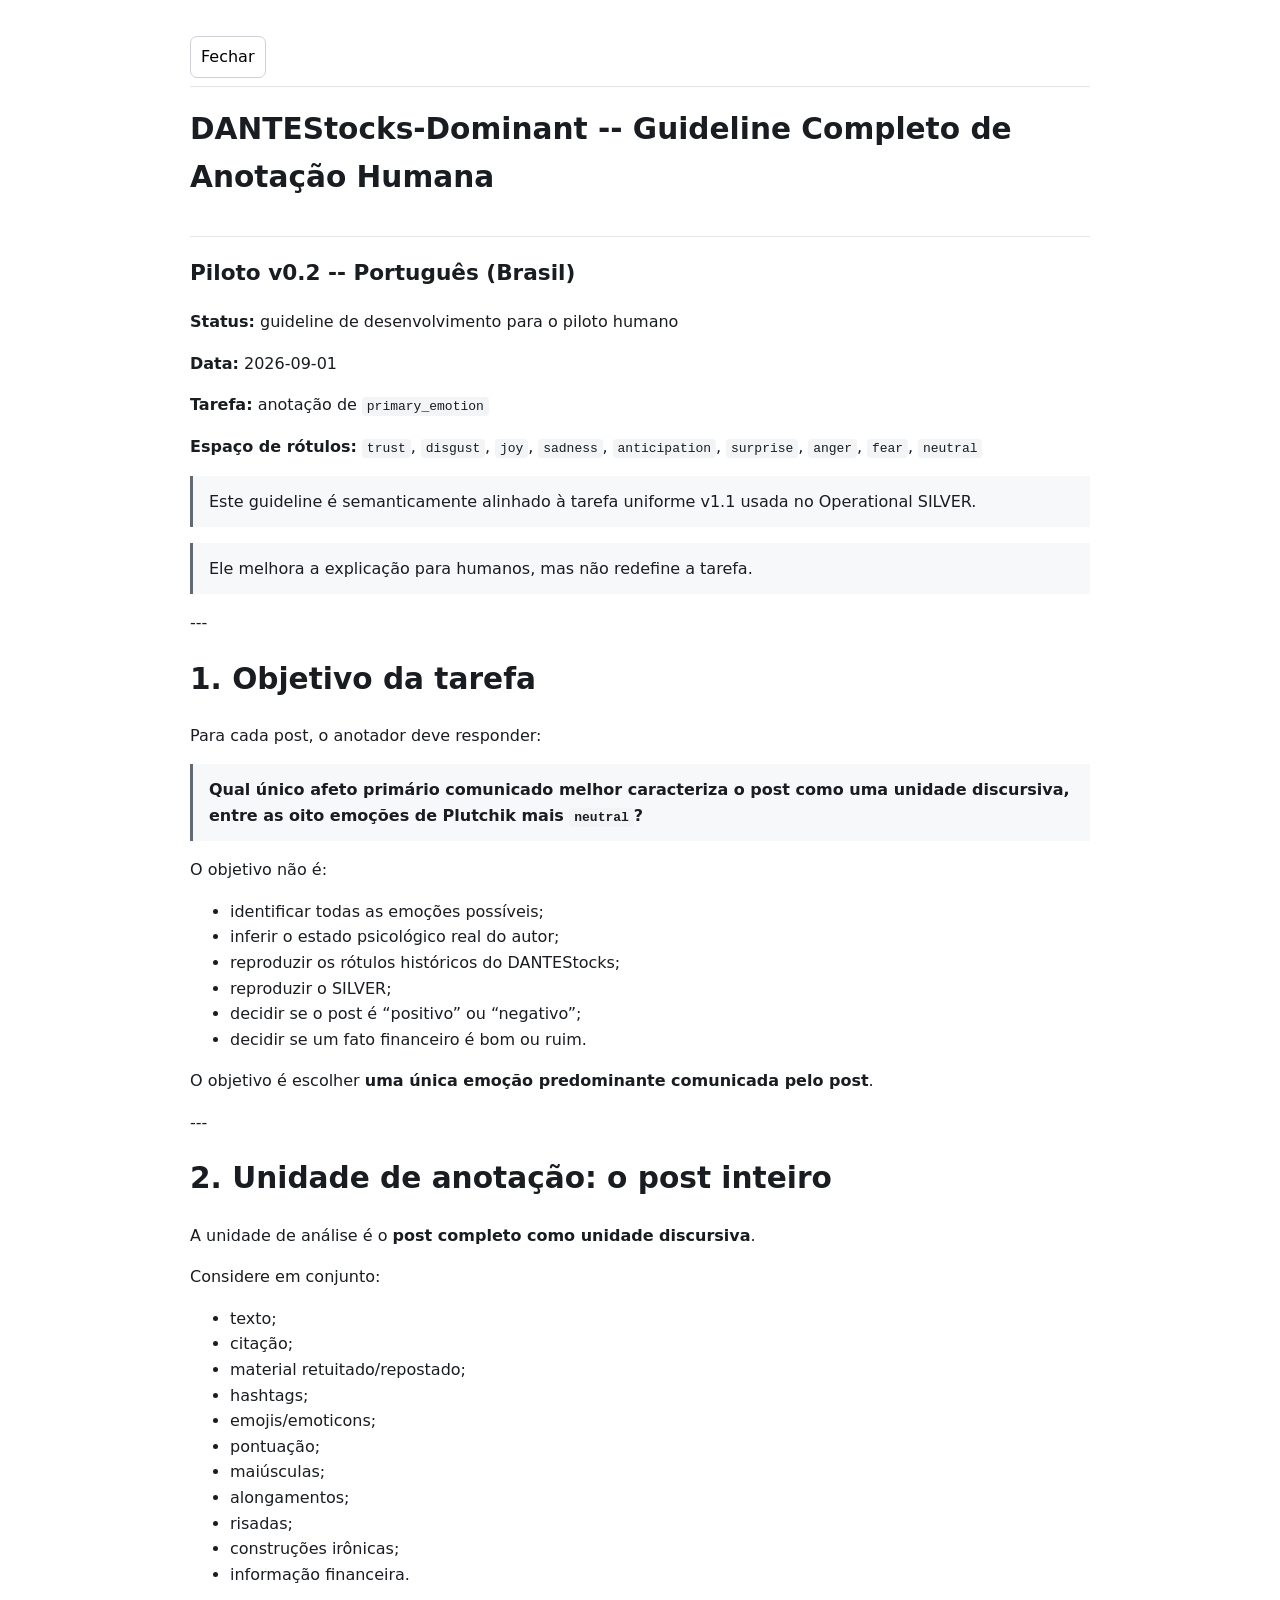
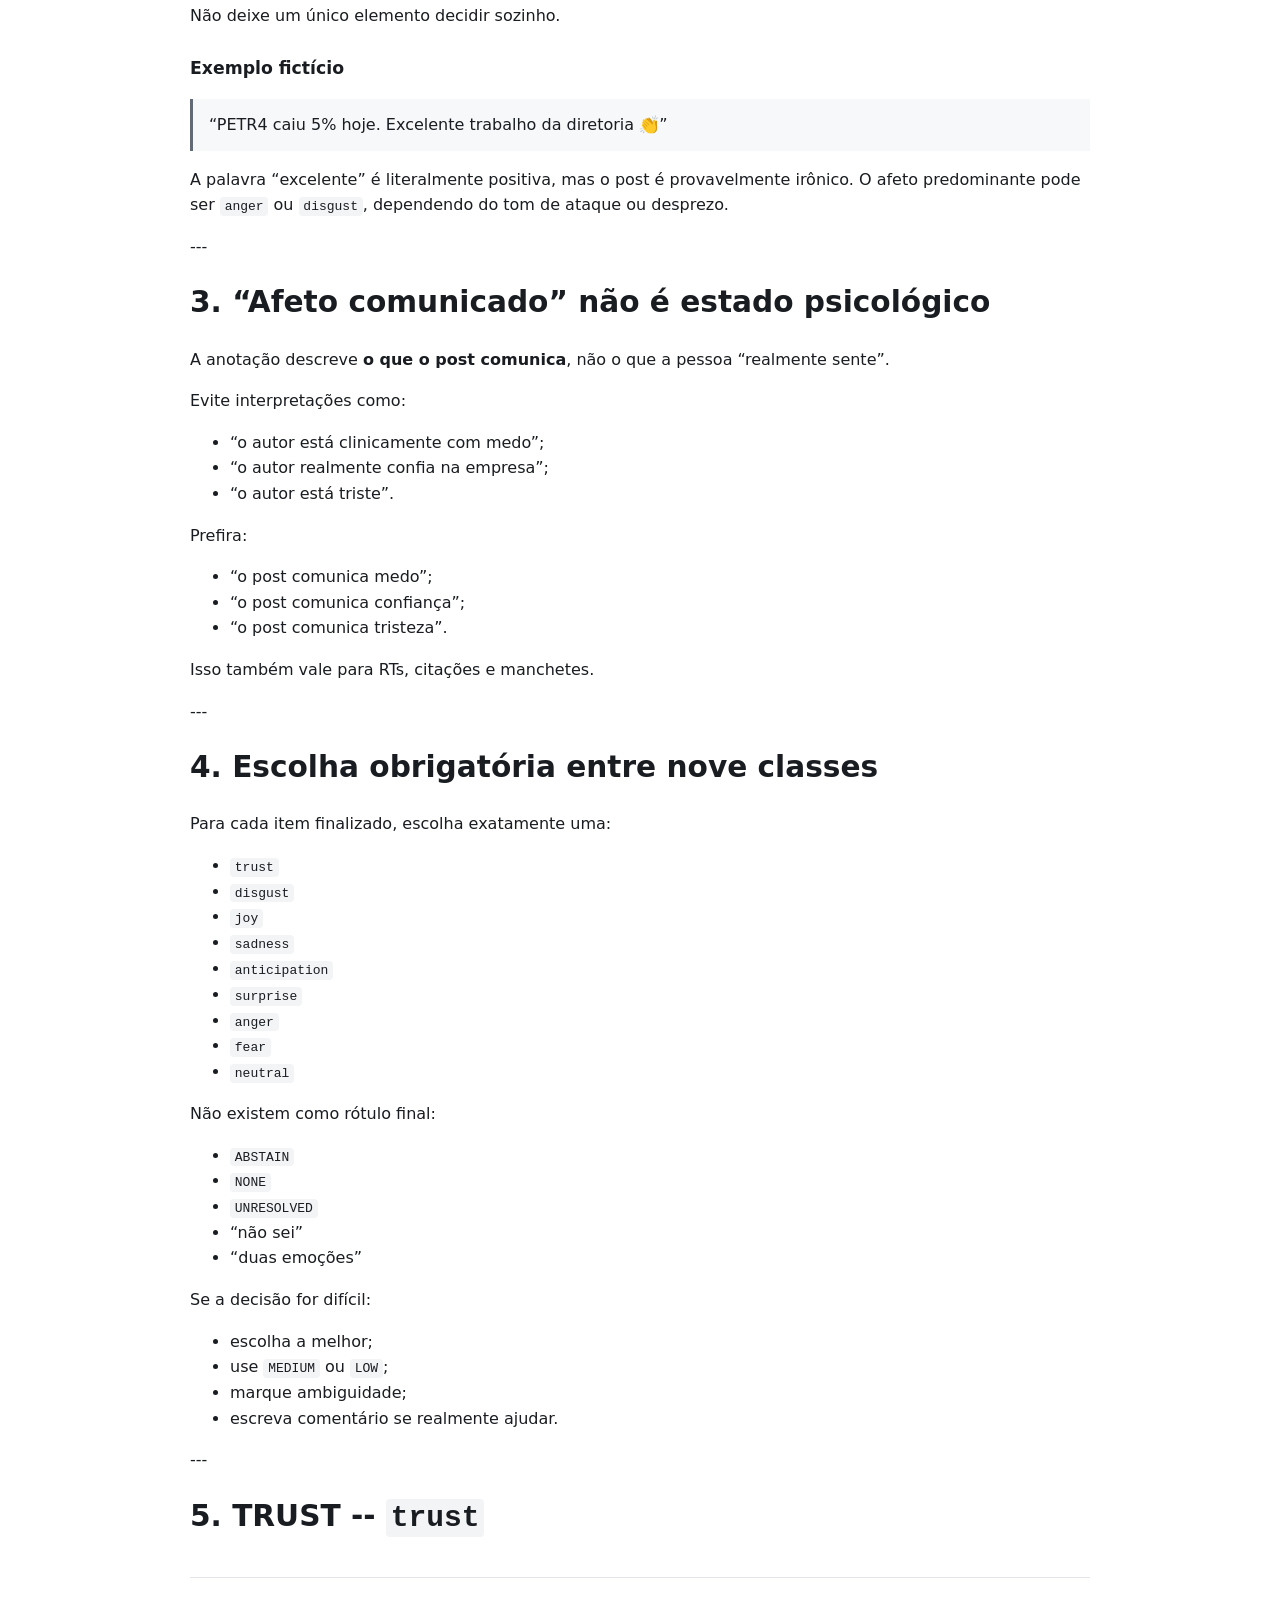
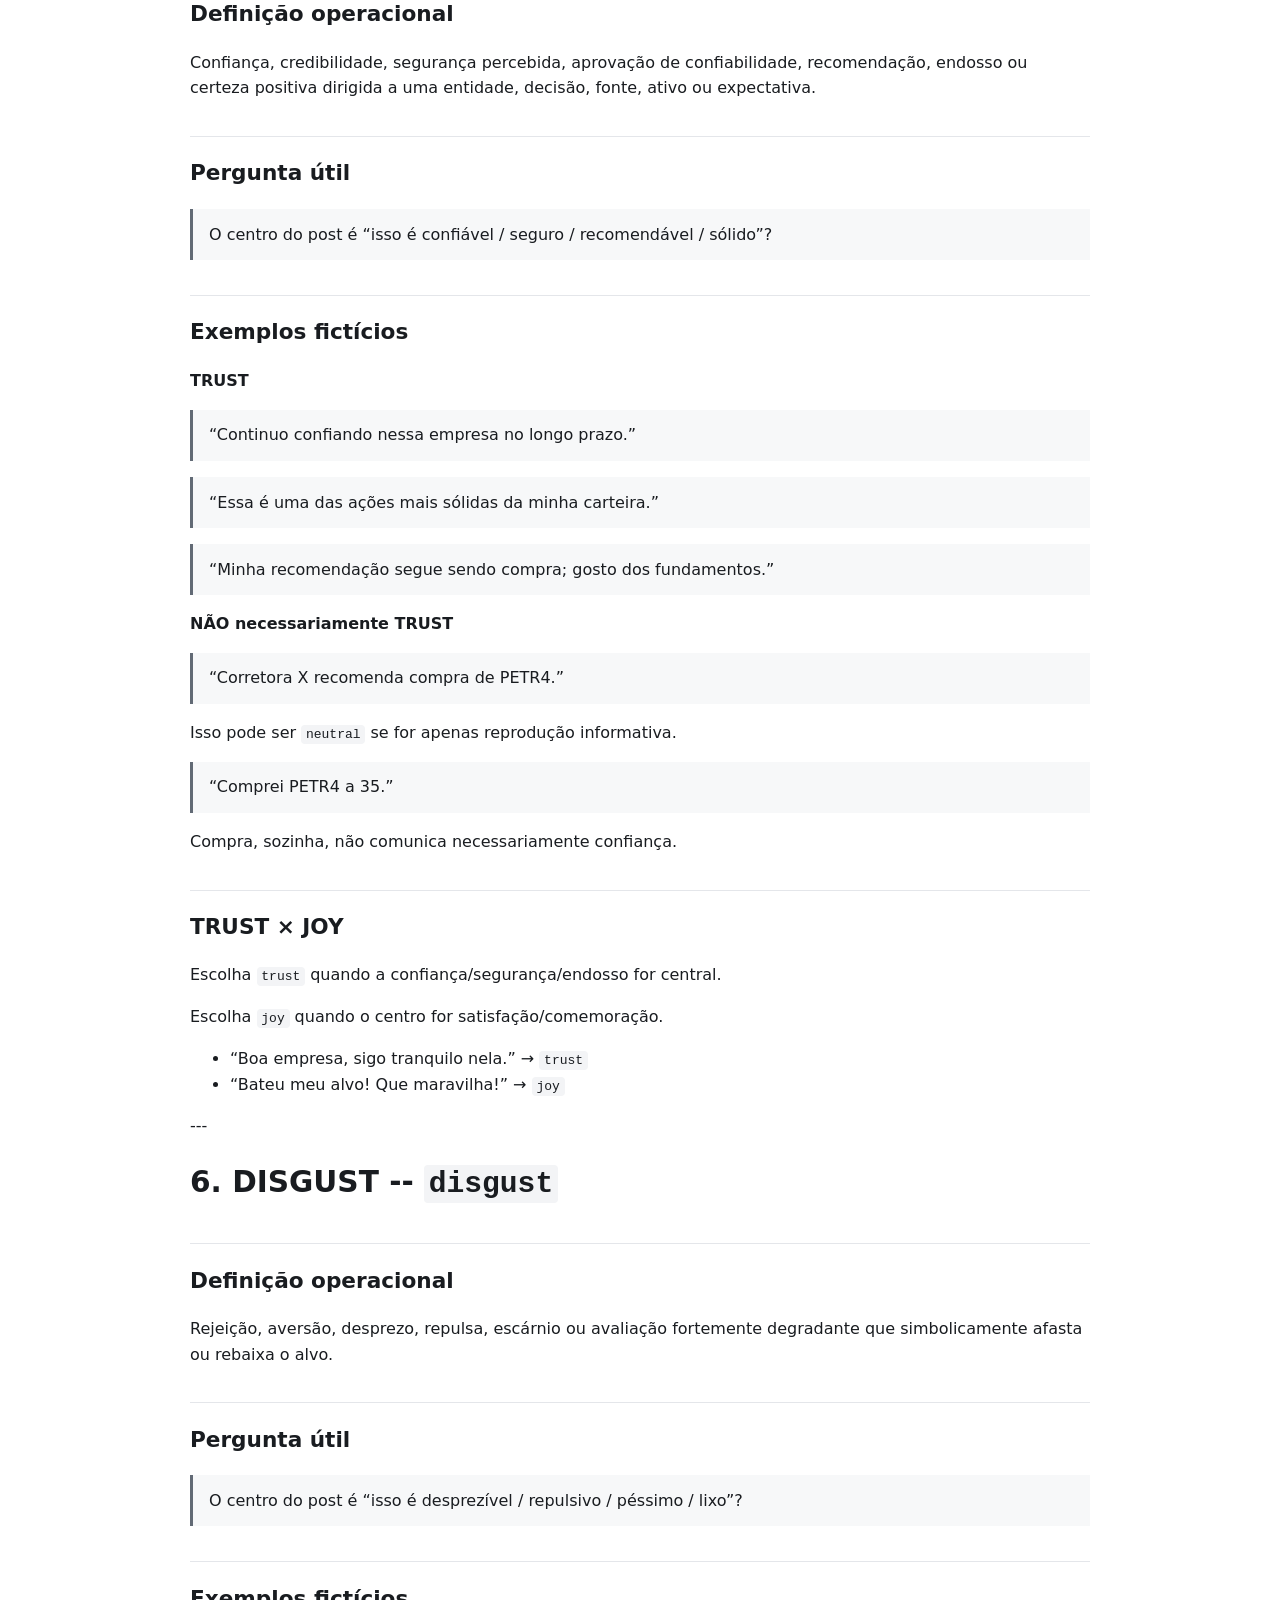
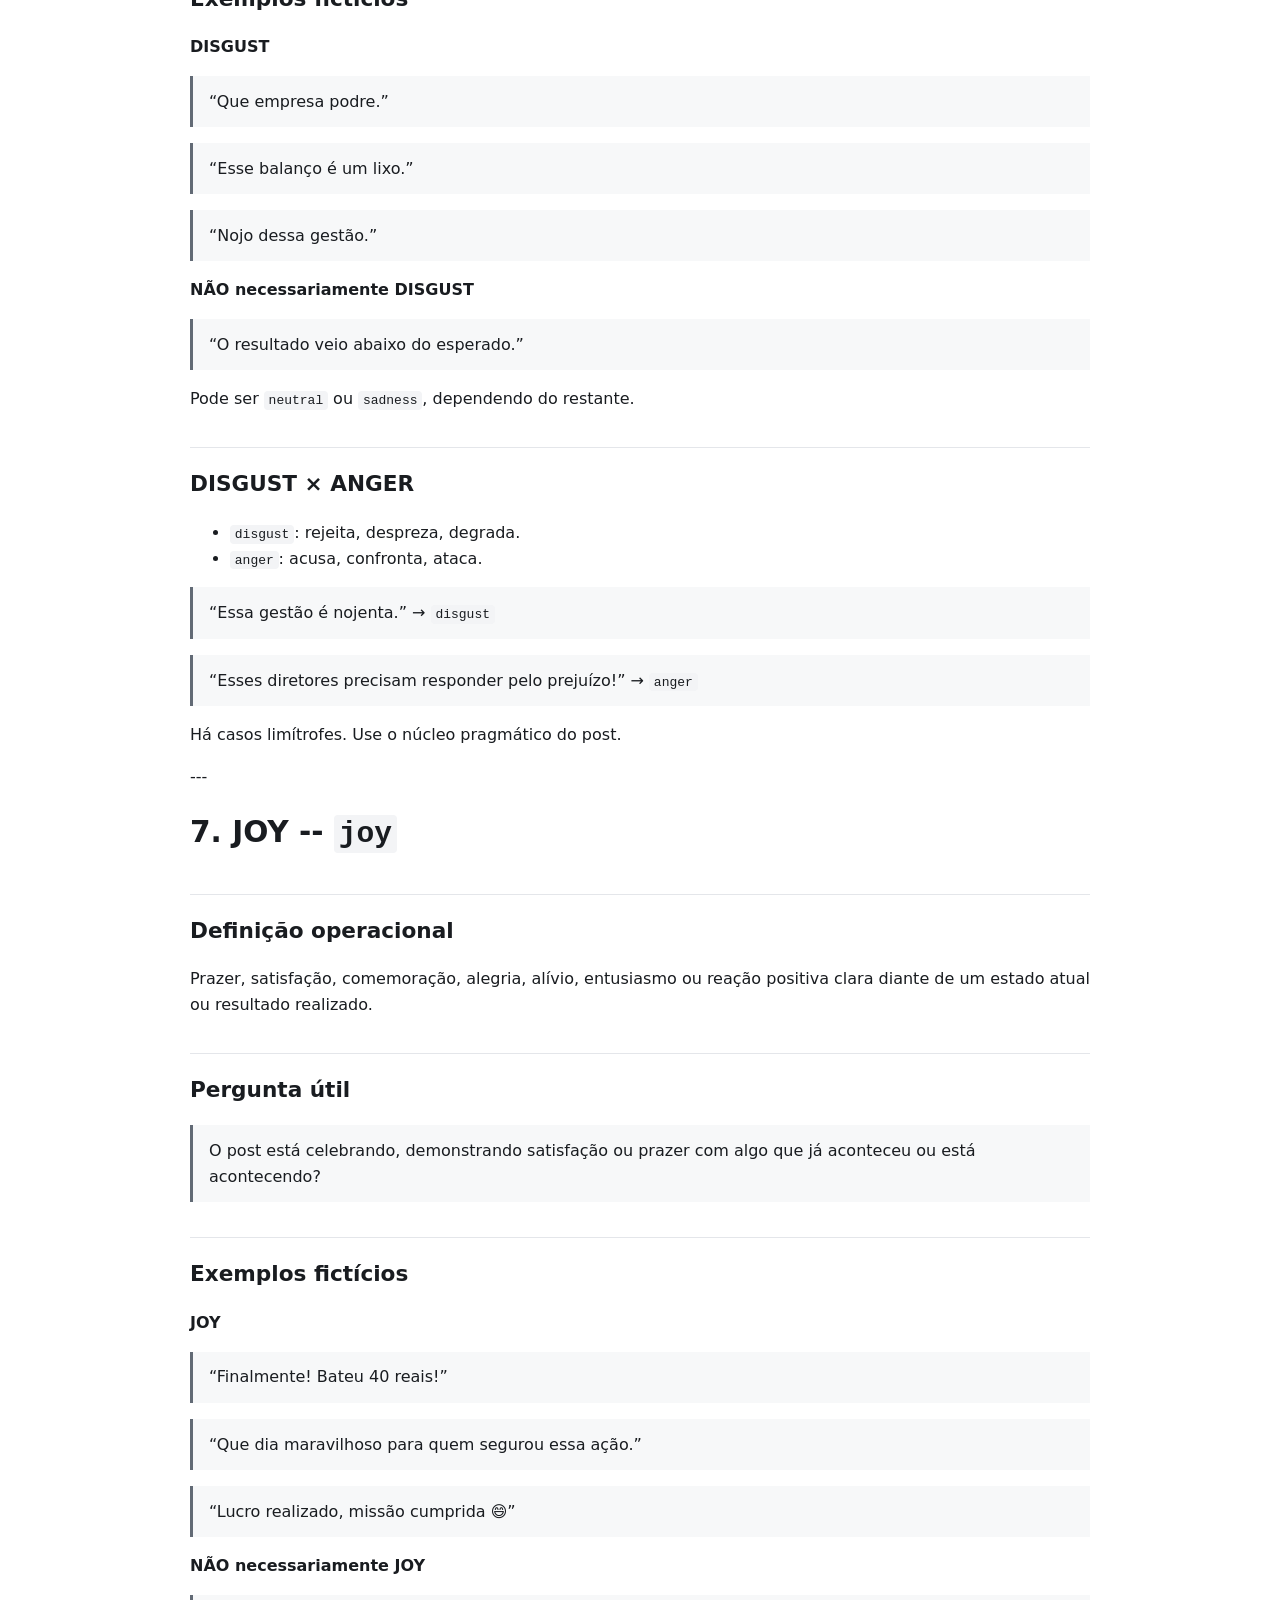
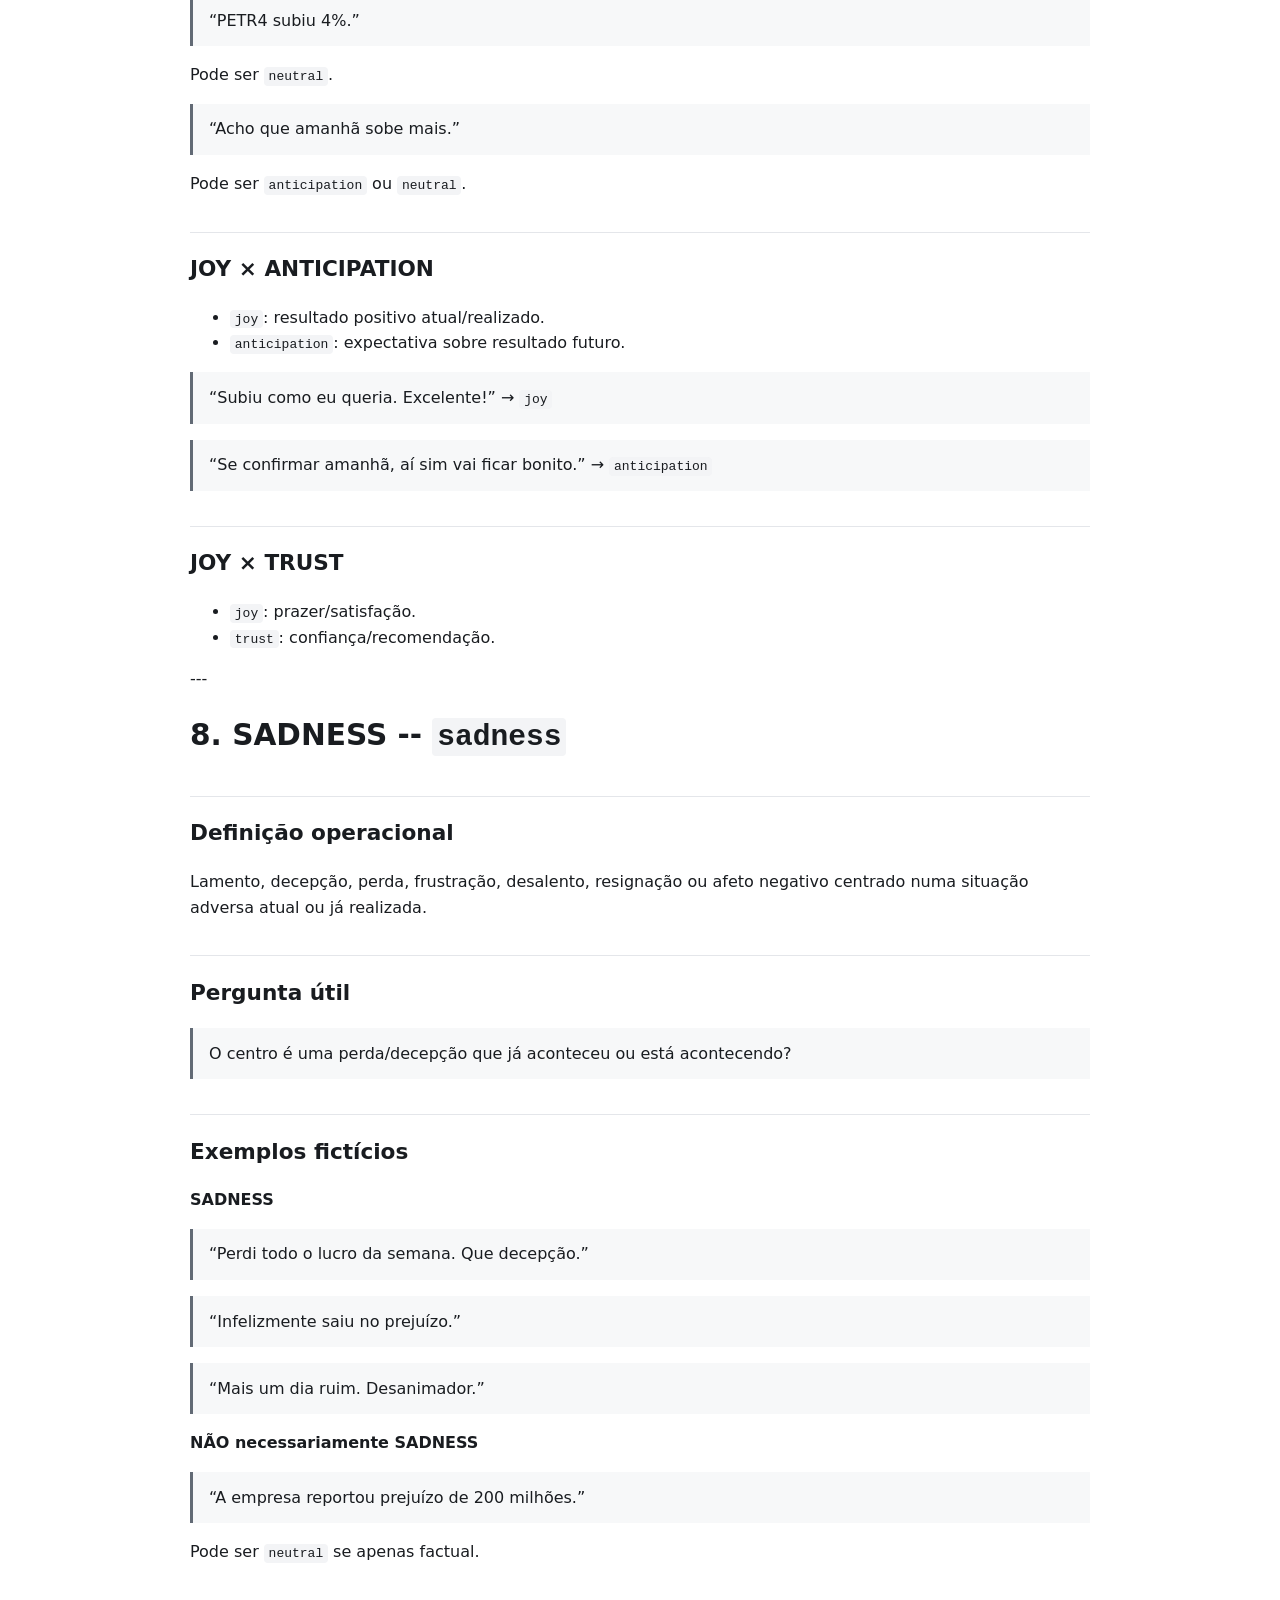
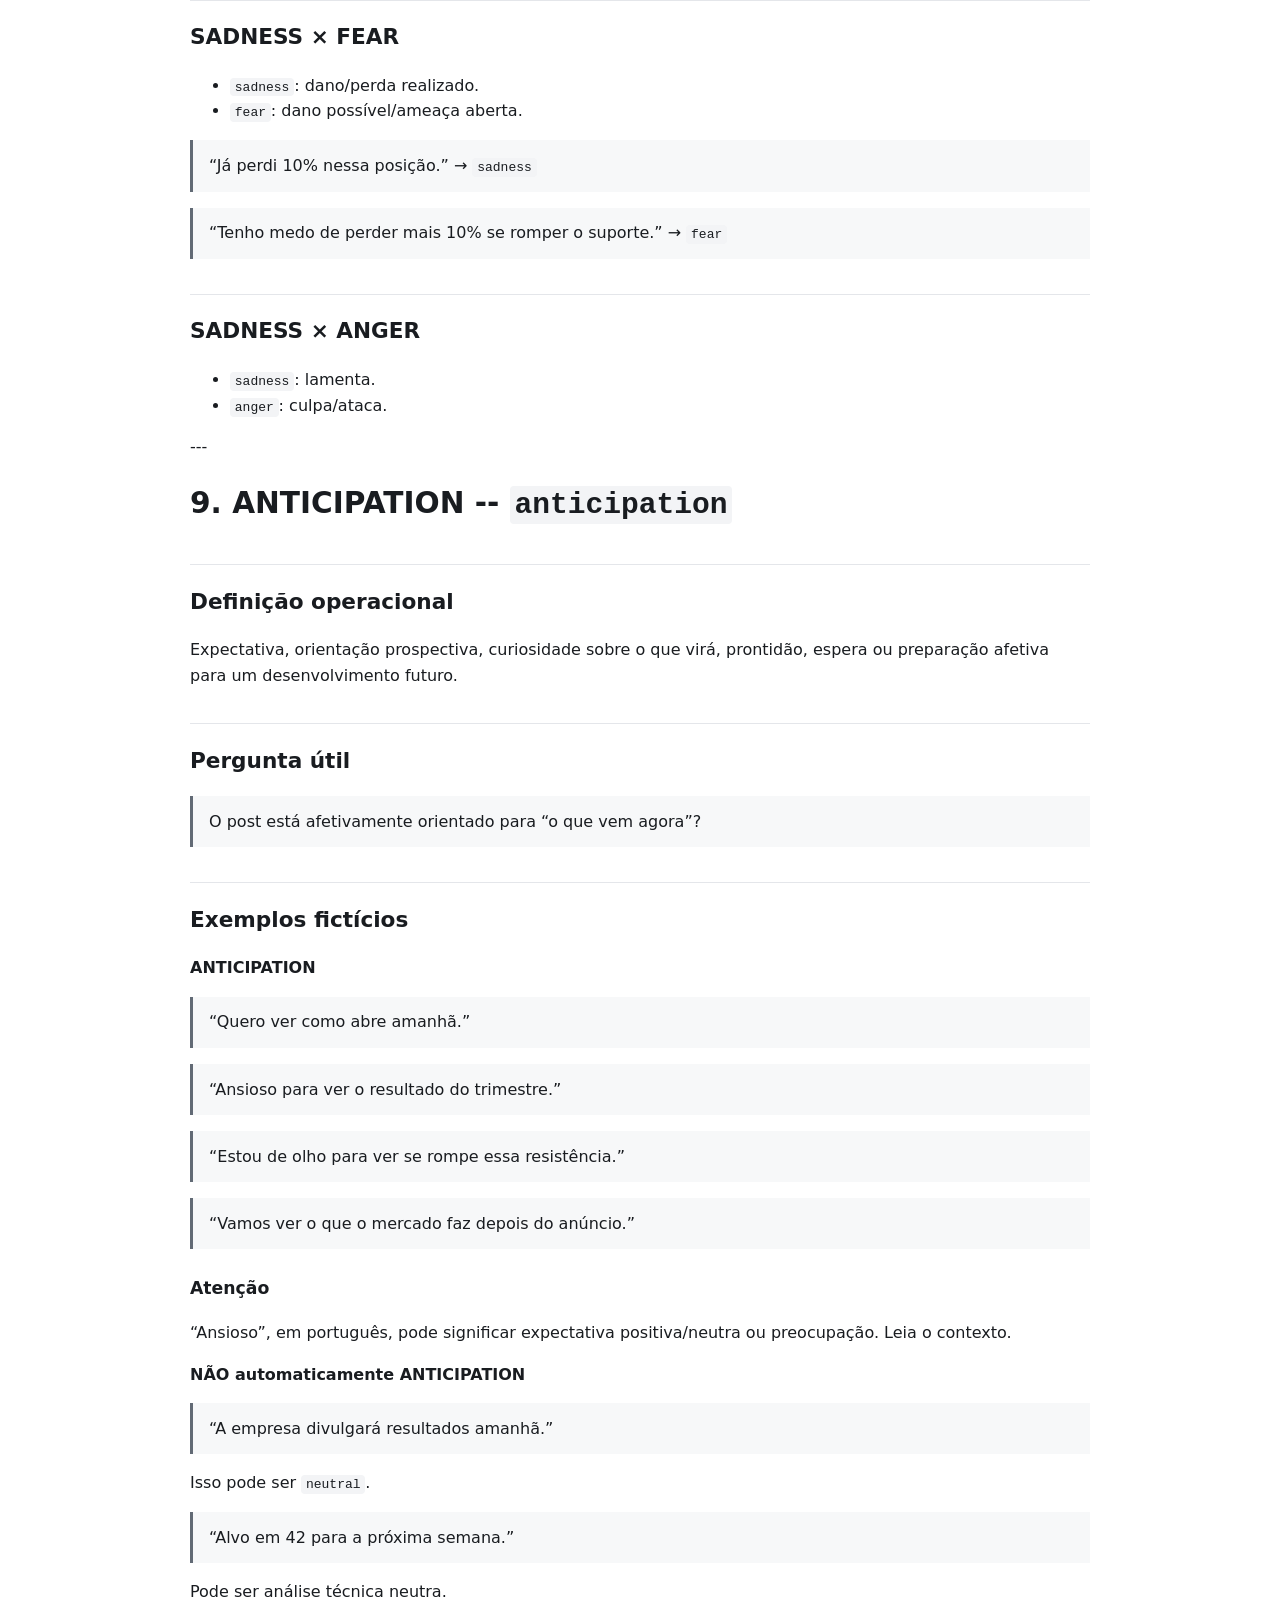
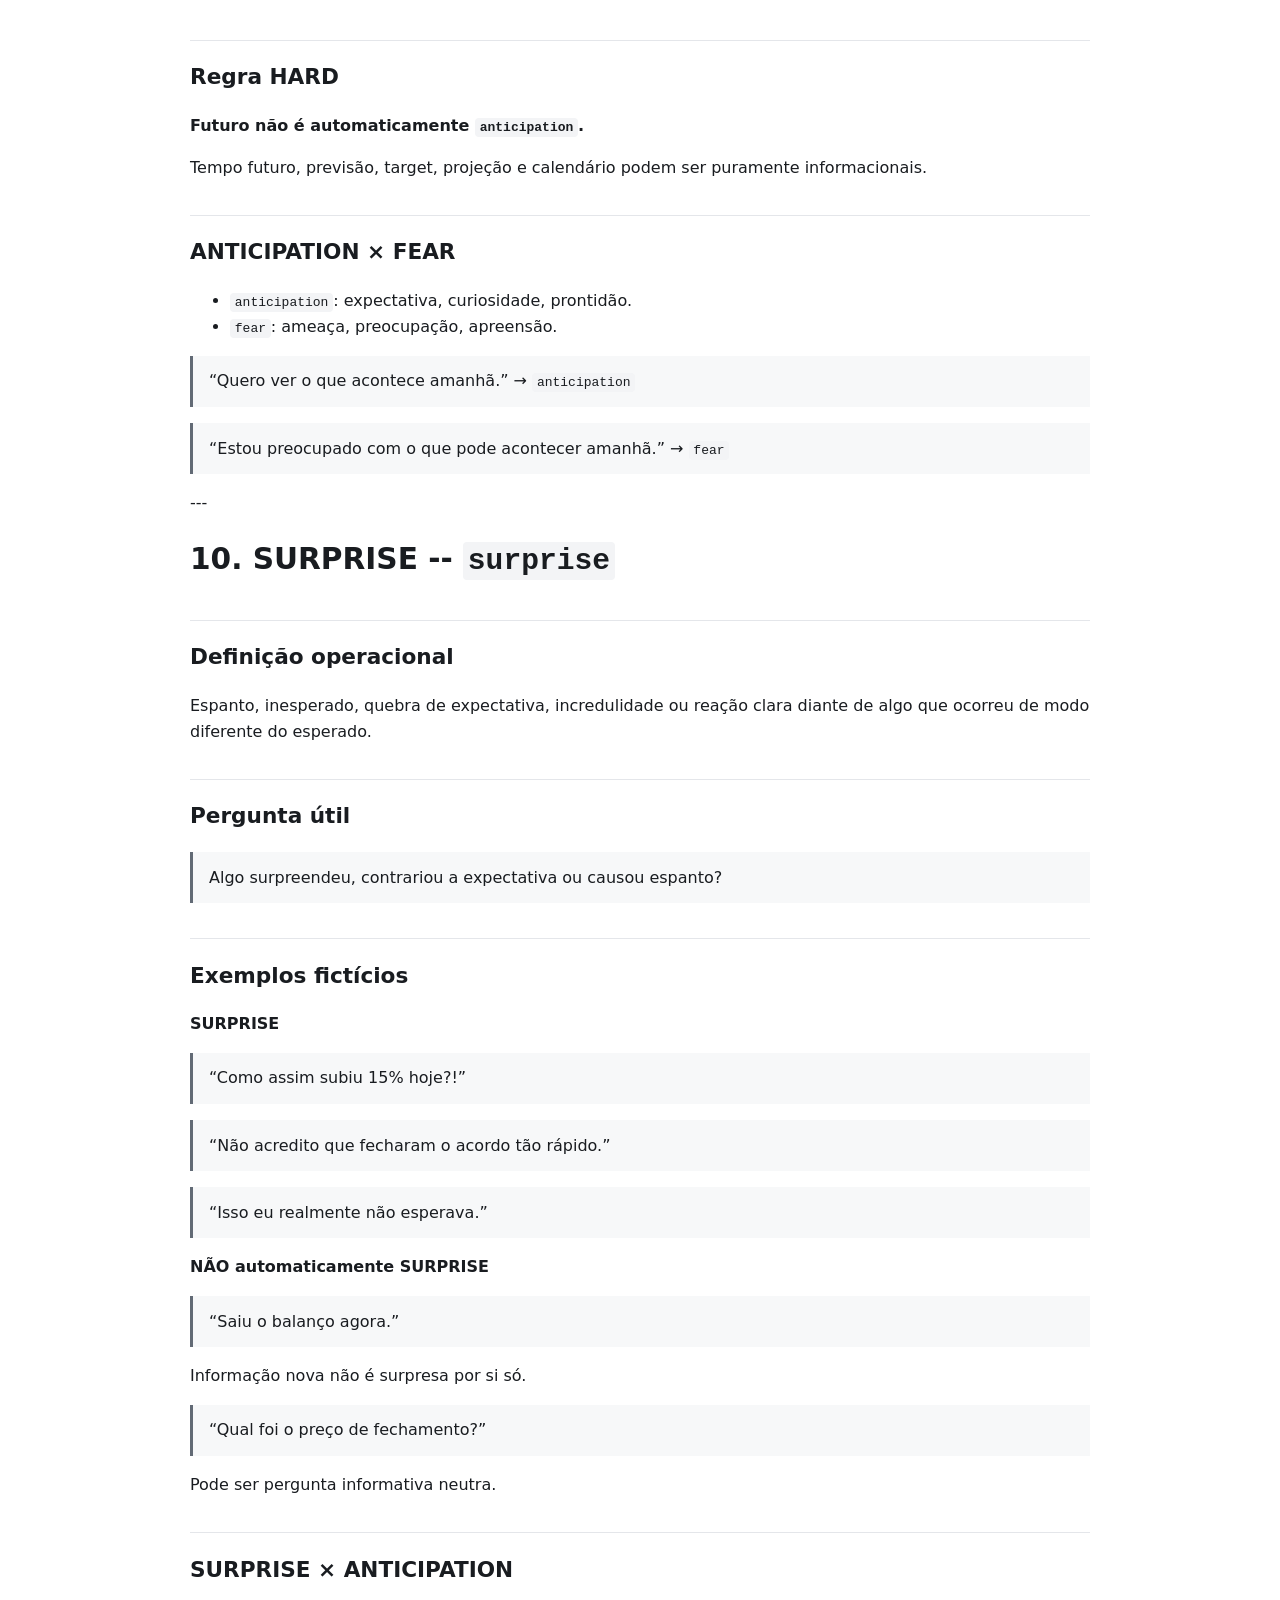
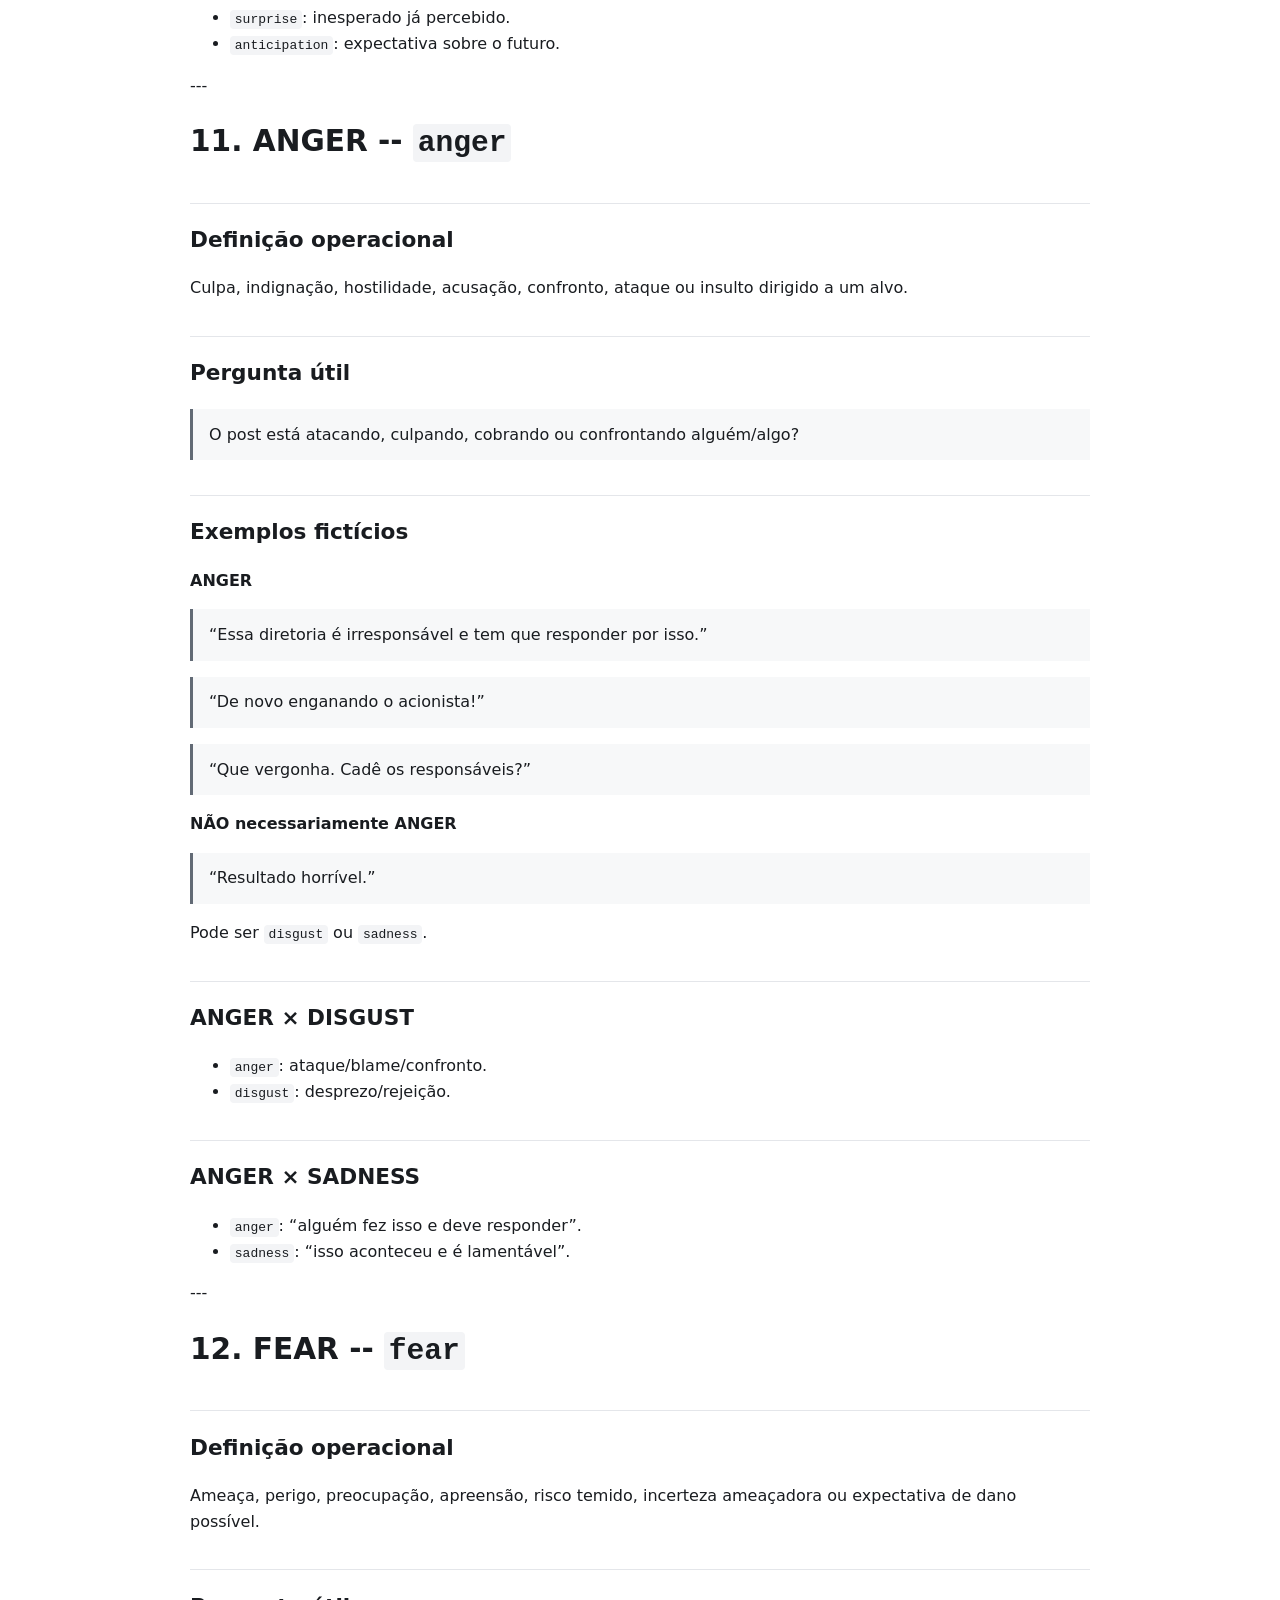
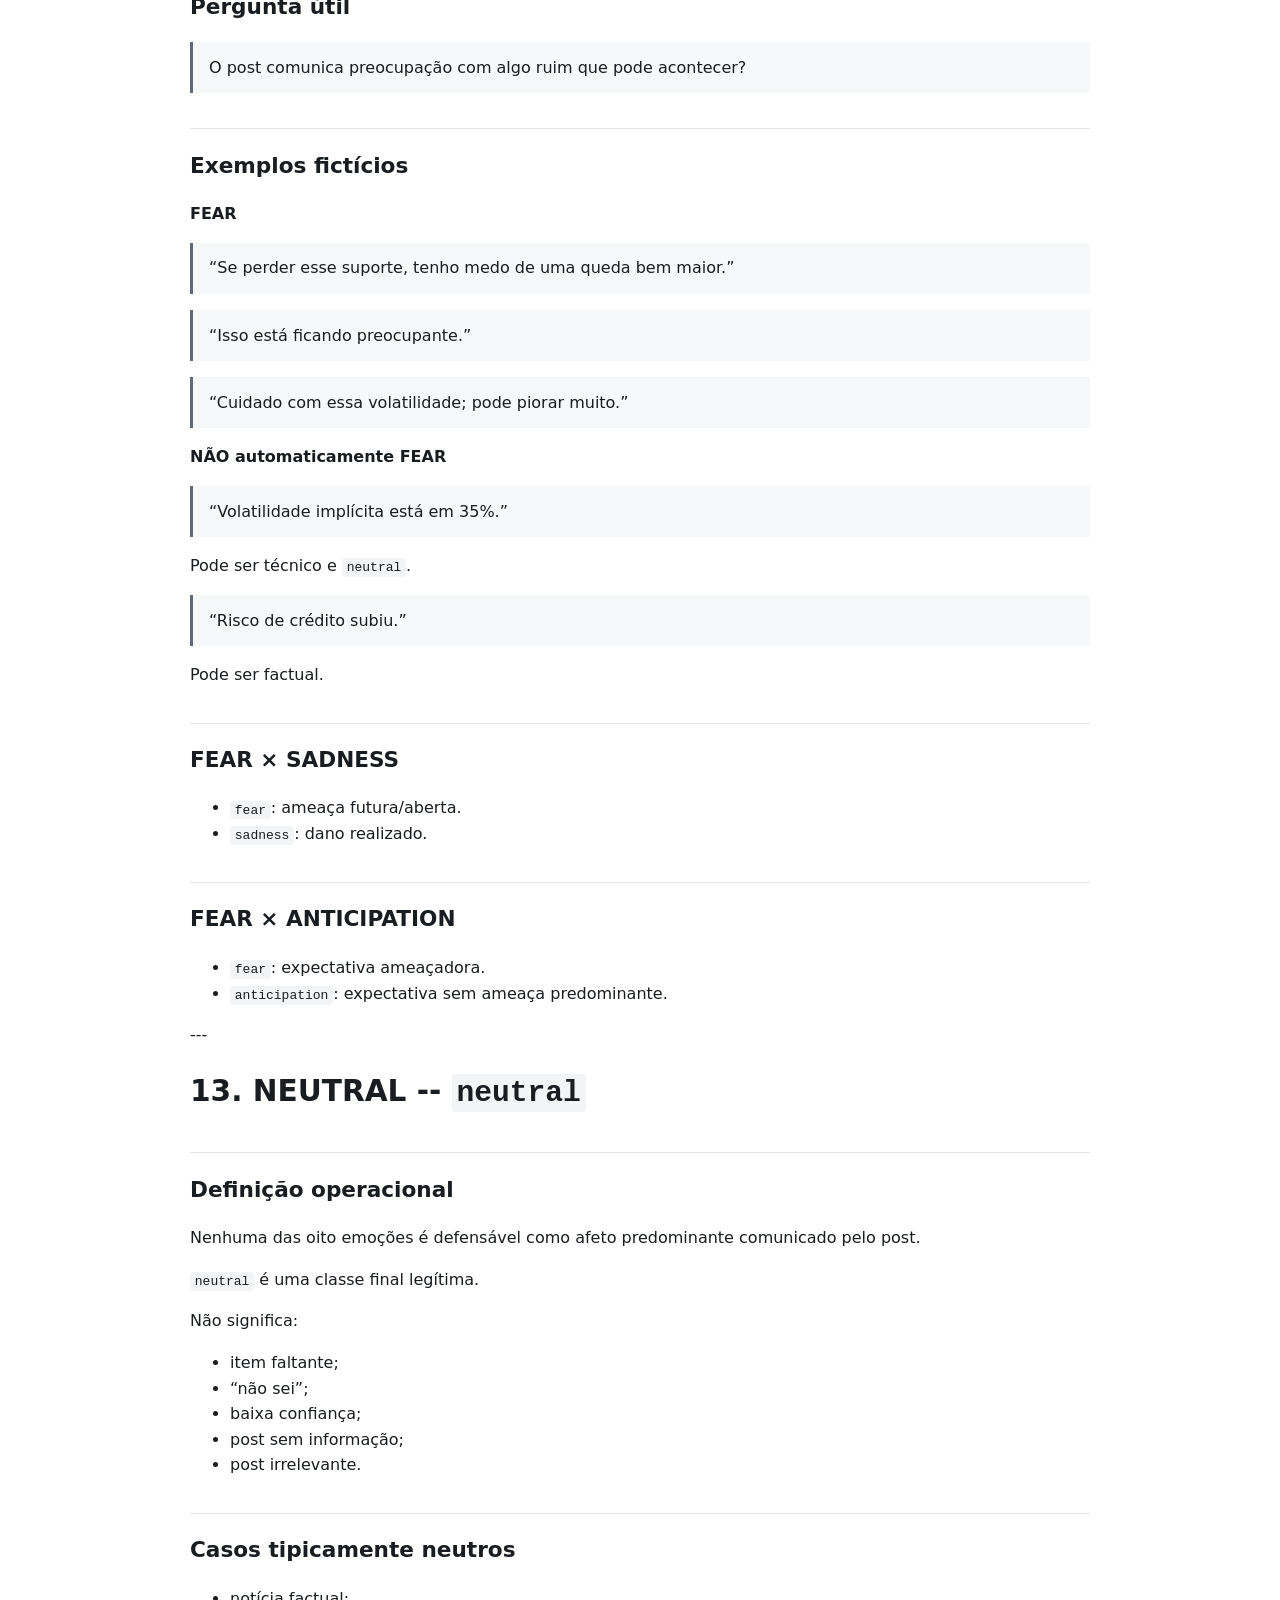
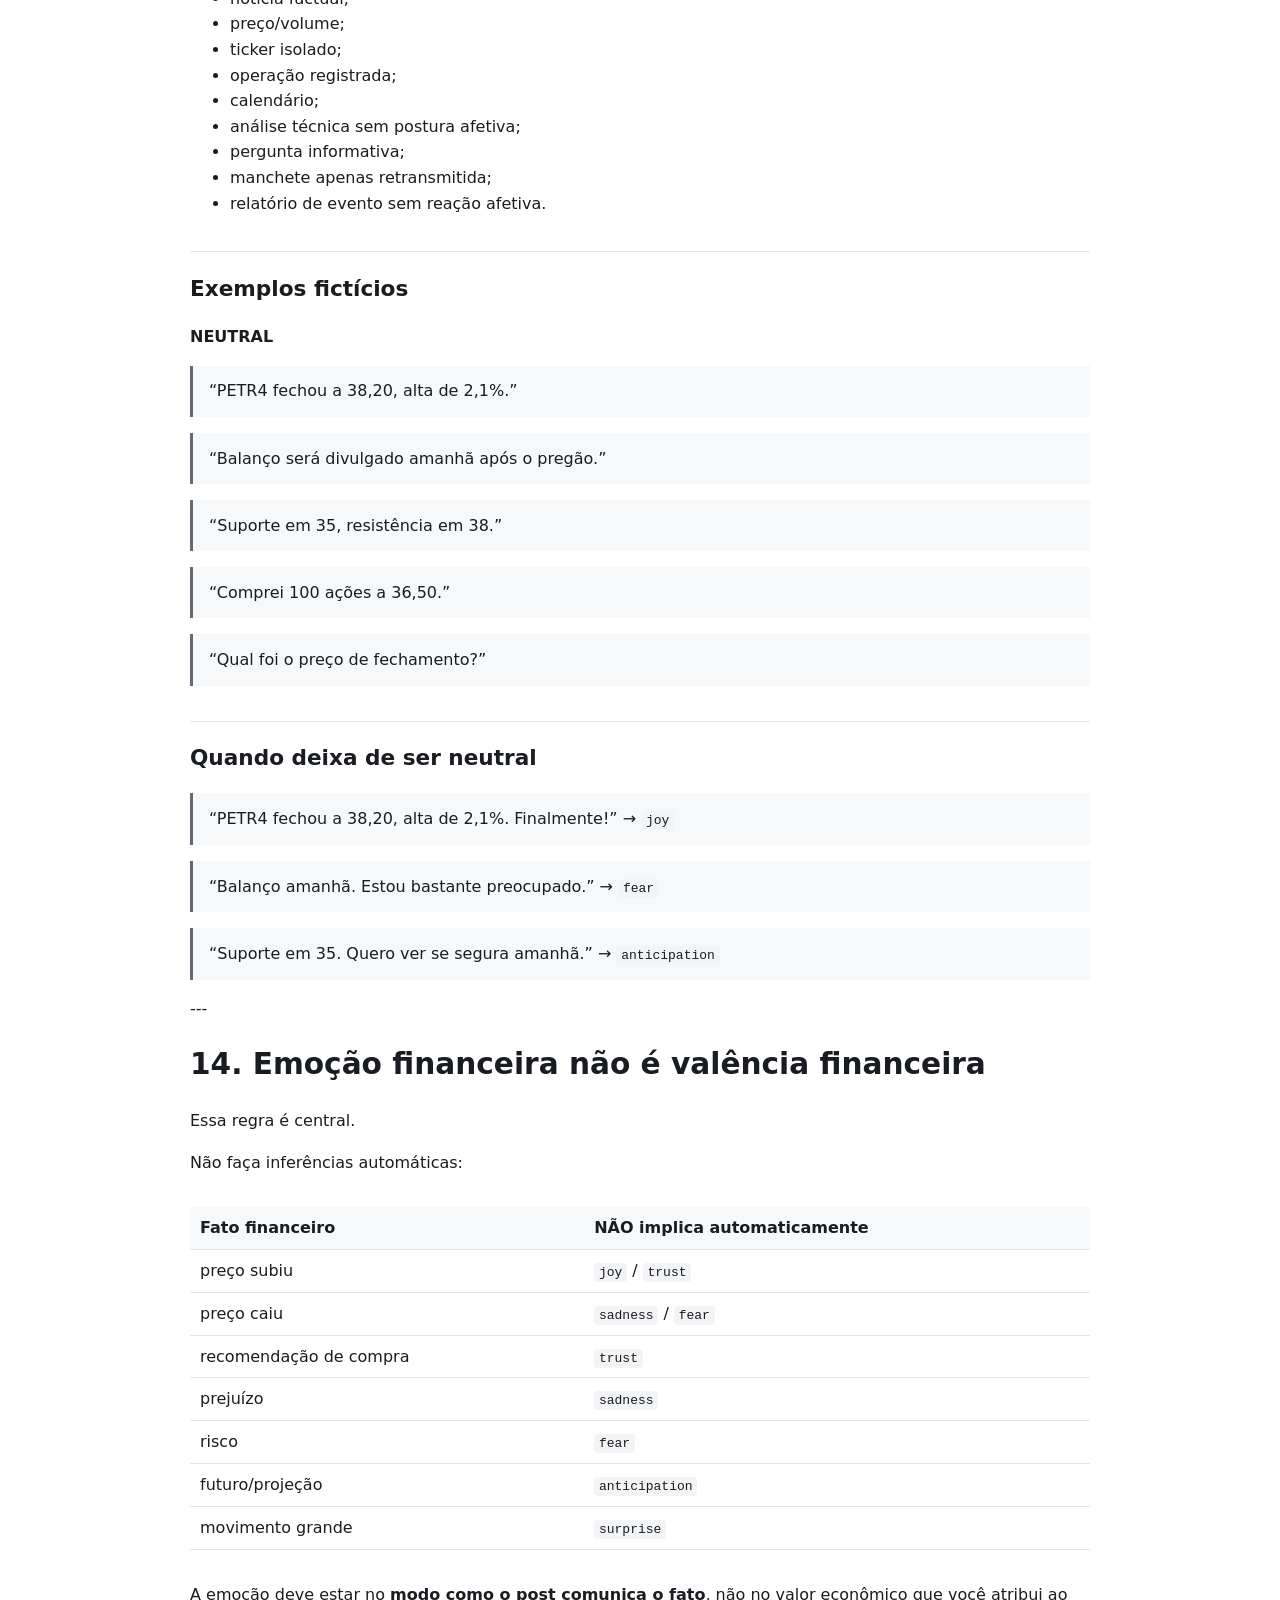
==== commit b6697121: "UX v0.7: compact annotation flow, dark mode, medium default" ====
--- a/guides/full.html
+++ b/guides/full.html
@@ -1,8 +1,10 @@
 <!doctype html><html lang="pt-BR"><head><meta charset="utf-8"><meta name="viewport" content="width=device-width,initial-scale=1"><title>Guideline completo de anotação</title><style>
 :root{font-family:Inter,system-ui,-apple-system,BlinkMacSystemFont,"Segoe UI",sans-serif;color:#191c20;background:#fff}
 body{max-width:900px;margin:0 auto;padding:28px 24px 70px;line-height:1.6}h1{font-size:1.85rem}h2{margin-top:2.2rem;font-size:1.35rem;border-top:1px solid #e4e6ea;padding-top:1.2rem}h3{font-size:1.08rem;margin-top:1.6rem}code{background:#f3f4f6;padding:.12rem .3rem;border-radius:4px}pre{background:#f6f7f8;padding:14px;border-radius:8px;overflow:auto}blockquote{margin:1rem 0;padding:.8rem 1rem;border-left:3px solid #626a75;background:#f7f8f9}.table-wrap{overflow:auto}table{width:100%;border-collapse:collapse;margin:1rem 0}th,td{text-align:left;padding:8px 10px;border-bottom:1px solid #dfe2e6}th{background:#f7f8f9}a{color:inherit}.top{position:sticky;top:0;background:rgba(255,255,255,.96);padding:8px 0;border-bottom:1px solid #e3e5e8;margin-bottom:18px}.top button{font:inherit;padding:7px 10px;border:1px solid #cdd1d7;border-radius:7px;background:#fff;cursor:pointer}
-</style></head><body><div class="top"><button onclick="window.close()">Fechar</button></div><h1>DANTEStocks-Dominant — Guideline Completo de Anotação Humana</h1>
-<h2>Piloto v0.2 — Português (Brasil)</h2>
+
+html[data-theme="dark"]{color:#e8eef8;background:#0f172a}html[data-theme="dark"] body{background:#0f172a;color:#e8eef8}html[data-theme="dark"] h2{border-color:#334155}html[data-theme="dark"] code{background:#1e293b;color:#dbeafe}html[data-theme="dark"] pre,html[data-theme="dark"] blockquote,html[data-theme="dark"] th{background:#172033}html[data-theme="dark"] th,html[data-theme="dark"] td{border-color:#334155}html[data-theme="dark"] .top{background:rgba(15,23,42,.96);border-color:#334155}html[data-theme="dark"] .top button{background:#111827;color:#e8eef8;border-color:#475569}
+</style></head><body><div class="top"><button onclick="window.close()">Fechar</button></div><h1>DANTEStocks-Dominant -- Guideline Completo de Anotação Humana</h1>
+<h2>Piloto v0.2 -- Português (Brasil)</h2>
 
 <p><strong>Status:</strong> guideline de desenvolvimento para o piloto humano</p>
 <p><strong>Data:</strong> 2026-09-01</p>
@@ -120,7 +122,7 @@
 
 <p>---</p>
 
-<h1>5. TRUST — <code>trust</code></h1>
+<h1>5. TRUST -- <code>trust</code></h1>
 
 <h2>Definição operacional</h2>
 
@@ -161,7 +163,7 @@
 
 <p>---</p>
 
-<h1>6. DISGUST — <code>disgust</code></h1>
+<h1>6. DISGUST -- <code>disgust</code></h1>
 
 <h2>Definição operacional</h2>
 
@@ -200,7 +202,7 @@
 
 <p>---</p>
 
-<h1>7. JOY — <code>joy</code></h1>
+<h1>7. JOY -- <code>joy</code></h1>
 
 <h2>Definição operacional</h2>
 
@@ -248,7 +250,7 @@
 
 <p>---</p>
 
-<h1>8. SADNESS — <code>sadness</code></h1>
+<h1>8. SADNESS -- <code>sadness</code></h1>
 
 <h2>Definição operacional</h2>
 
@@ -292,7 +294,7 @@
 
 <p>---</p>
 
-<h1>9. ANTICIPATION — <code>anticipation</code></h1>
+<h1>9. ANTICIPATION -- <code>anticipation</code></h1>
 
 <h2>Definição operacional</h2>
 
@@ -344,7 +346,7 @@
 
 <p>---</p>
 
-<h1>10. SURPRISE — <code>surprise</code></h1>
+<h1>10. SURPRISE -- <code>surprise</code></h1>
 
 <h2>Definição operacional</h2>
 
@@ -381,7 +383,7 @@
 
 <p>---</p>
 
-<h1>11. ANGER — <code>anger</code></h1>
+<h1>11. ANGER -- <code>anger</code></h1>
 
 <h2>Definição operacional</h2>
 
@@ -421,7 +423,7 @@
 
 <p>---</p>
 
-<h1>12. FEAR — <code>fear</code></h1>
+<h1>12. FEAR -- <code>fear</code></h1>
 
 <h2>Definição operacional</h2>
 
@@ -465,7 +467,7 @@
 
 <p>---</p>
 
-<h1>13. NEUTRAL — <code>neutral</code></h1>
+<h1>13. NEUTRAL -- <code>neutral</code></h1>
 
 <h2>Definição operacional</h2>
 
@@ -699,6 +701,7 @@
 
 <h2>MEDIUM</h2>
 <p>Outra classe é plausível, mas uma é melhor.</p>
+<p>A interface começa cada novo item com <code>MEDIUM</code> selecionado para reduzir cliques. Esse valor inicial é apenas operacional e não deve ser tratado como sugestão.</p>
 
 <h2>LOW</h2>
 <p>O caso é genuinamente difícil, mas ainda há uma melhor escolha.</p>
@@ -737,14 +740,14 @@
 
 <h1>23. O que os anotadores não devem consultar</h1>
 
-<p>Durante a tarefa, não consultar:</p>
-
-<ul>
-<li>rótulos originais do DANTEStocks;</li>
-<li>emoções marcadas na fonte;</li>
-<li>source confidence;</li>
-<li>SILVER;</li>
-<li>evidence spans;</li>
+<p>Durante a tarefa, não procure informação externa ao que a própria interface disponibiliza.</p>
+
+<ul>
+<li>Se a interface mostrar <strong>Anotação original do DANTEStocks</strong>, use-a somente como informação de origem; ela não restringe sua escolha entre as 9 classes.</li>
+<li>Se a interface não mostrar anotação original, não tente recuperá-la por fora.</li>
+<li>Não consultar source confidence.</li>
+<li>Não consultar SILVER.</li>
+<li>Não consultar evidence spans.</li>
 <li>outputs de LLM;</li>
 <li>rationales anteriores;</li>
 <li>respostas de outros anotadores;</li>
@@ -828,47 +831,47 @@
 
 <h1>25. Exemplos contrastivos finais</h1>
 
-<h2>Exemplo A — factual</h2>
+<h2>Exemplo A -- factual</h2>
 <blockquote>“VALE3 caiu 3,2% e fechou a 61,40.”</blockquote>
 
 <p>→ <code>neutral</code></p>
 
-<h2>Exemplo B — mesma informação com reação</h2>
+<h2>Exemplo B -- mesma informação com reação</h2>
 <blockquote>“VALE3 caiu 3,2%. Que desastre.”</blockquote>
 
 <p>→ provavelmente <code>sadness</code> ou <code>disgust</code>, conforme o tom; “desastre” como lamento tende a <code>sadness</code>, como avaliação degradante tende a <code>disgust</code>.</p>
 
-<h2>Exemplo C — ameaça futura</h2>
+<h2>Exemplo C -- ameaça futura</h2>
 <blockquote>“Se perder 60, isso pode ficar perigoso.”</blockquote>
 
 <p>→ <code>fear</code></p>
 
-<h2>Exemplo D — expectativa</h2>
+<h2>Exemplo D -- expectativa</h2>
 <blockquote>“Quero ver se amanhã consegue romper 65.”</blockquote>
 
 <p>→ <code>anticipation</code></p>
 
-<h2>Exemplo E — surpresa</h2>
+<h2>Exemplo E -- surpresa</h2>
 <blockquote>“65 hoje?! Não esperava isso.”</blockquote>
 
 <p>→ <code>surprise</code></p>
 
-<h2>Exemplo F — confiança</h2>
+<h2>Exemplo F -- confiança</h2>
 <blockquote>“Continuo tranquilo com essa empresa no longo prazo.”</blockquote>
 
 <p>→ <code>trust</code></p>
 
-<h2>Exemplo G — satisfação</h2>
+<h2>Exemplo G -- satisfação</h2>
 <blockquote>“Bateu 65! Excelente!”</blockquote>
 
 <p>→ <code>joy</code></p>
 
-<h2>Exemplo H — desprezo</h2>
+<h2>Exemplo H -- desprezo</h2>
 <blockquote>“Essa gestão é uma piada.”</blockquote>
 
 <p>→ geralmente <code>disgust</code>, salvo se o contexto for claramente confrontacional/acusatório.</p>
 
-<h2>Exemplo I — confronto</h2>
+<h2>Exemplo I -- confronto</h2>
 <blockquote>“Essa gestão precisa ser responsabilizada.”</blockquote>
 
 <p>→ <code>anger</code></p>
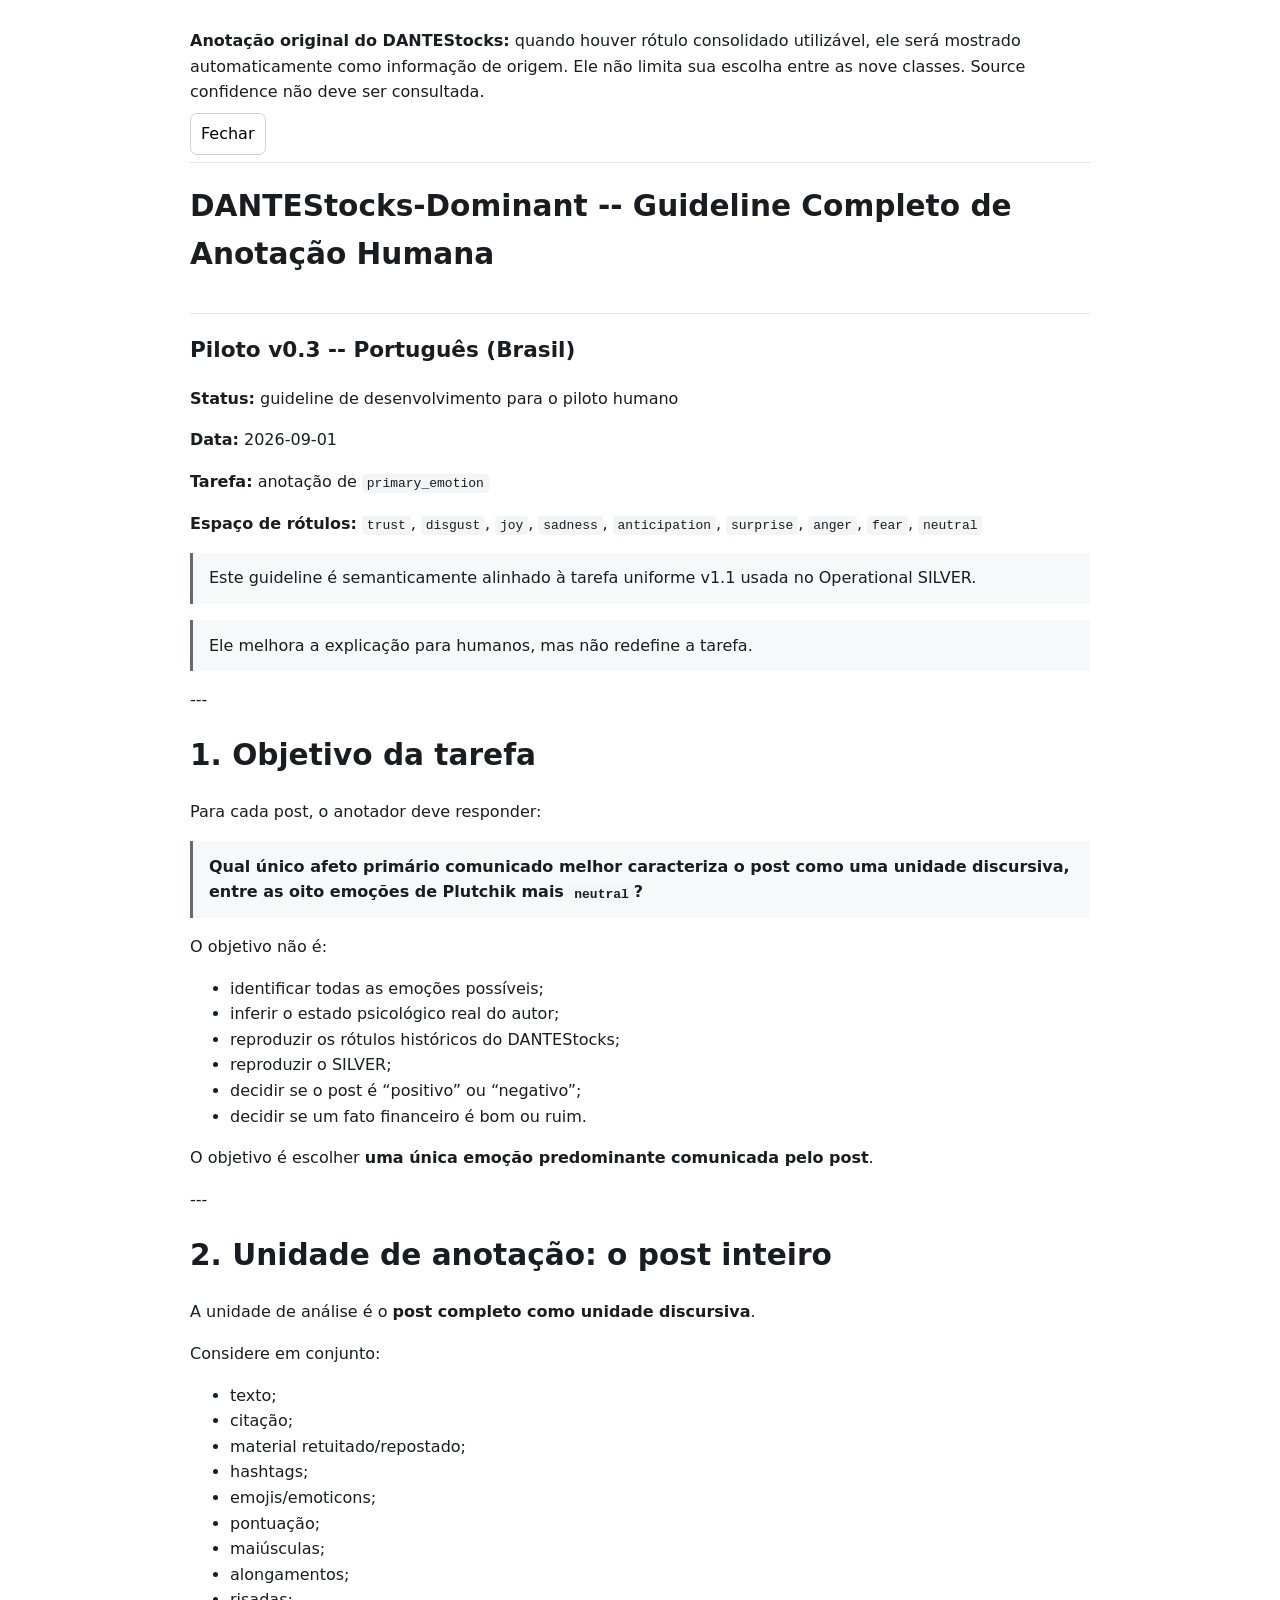
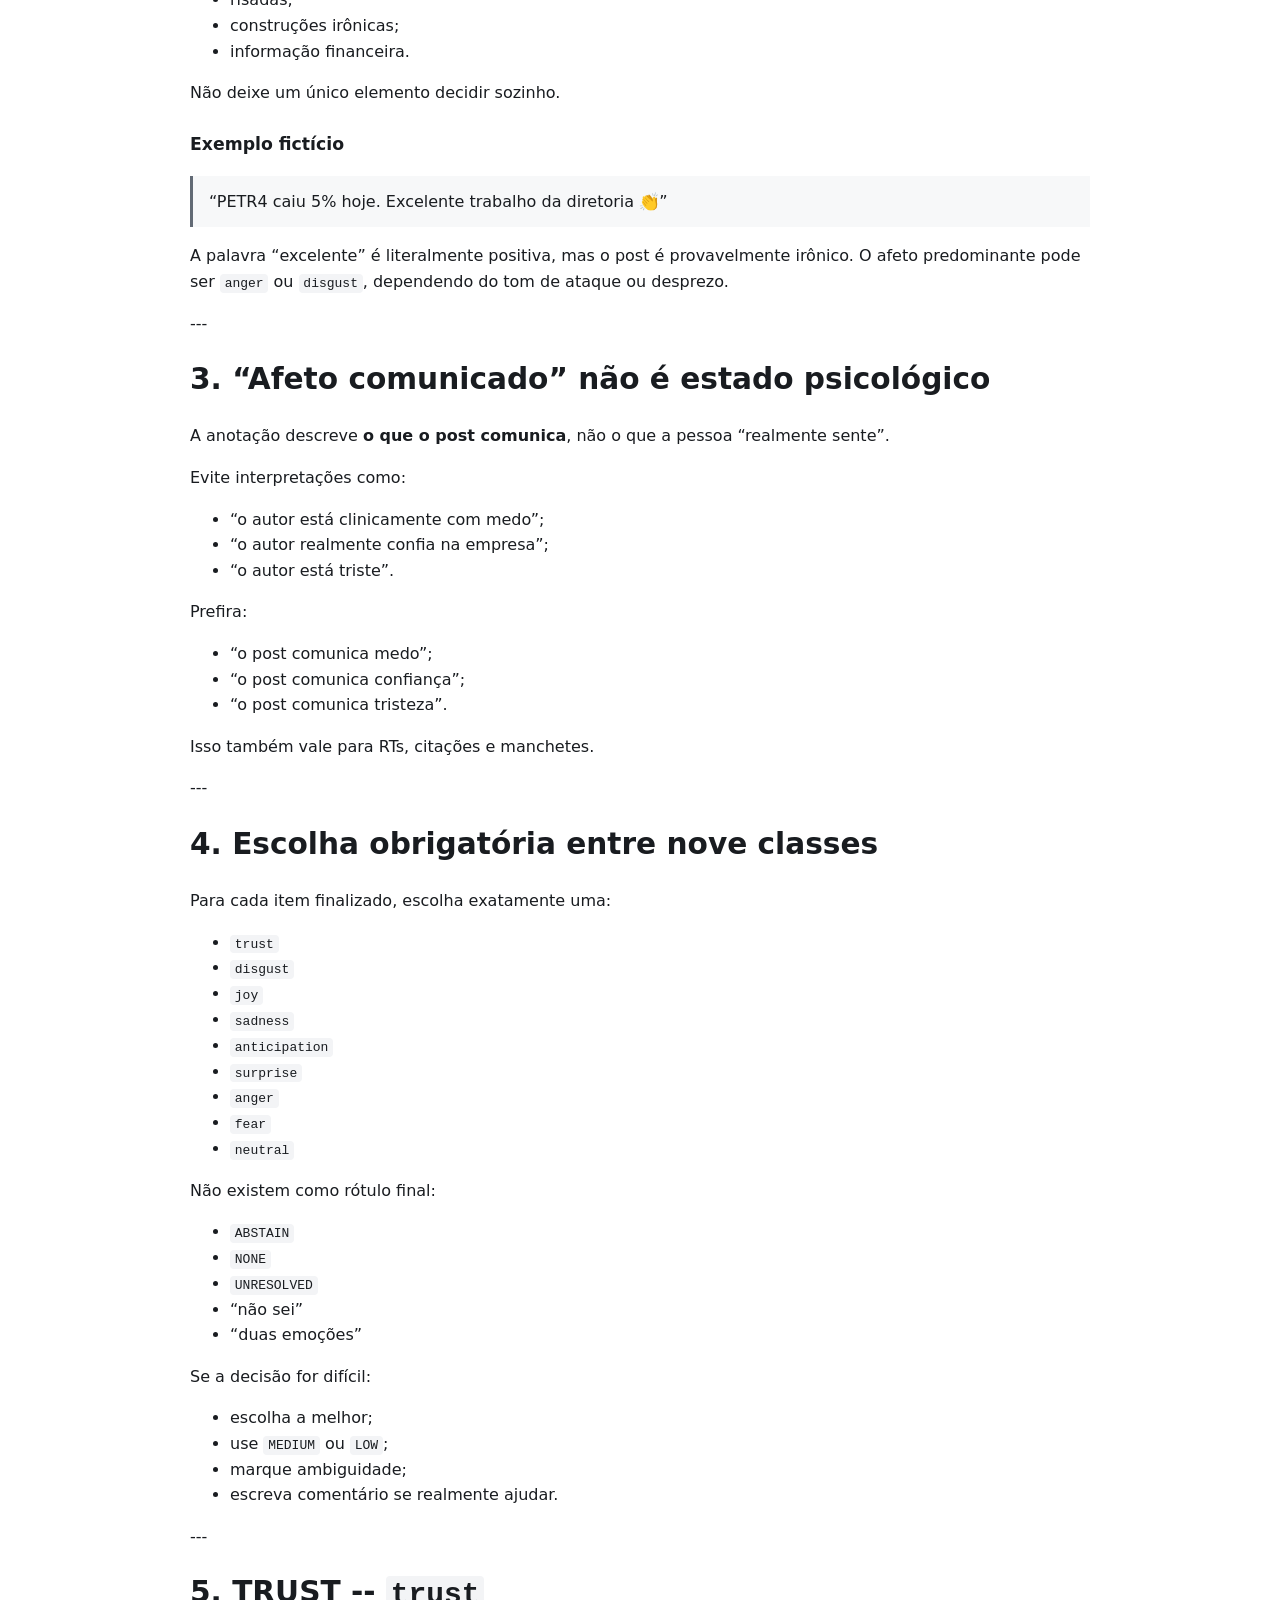
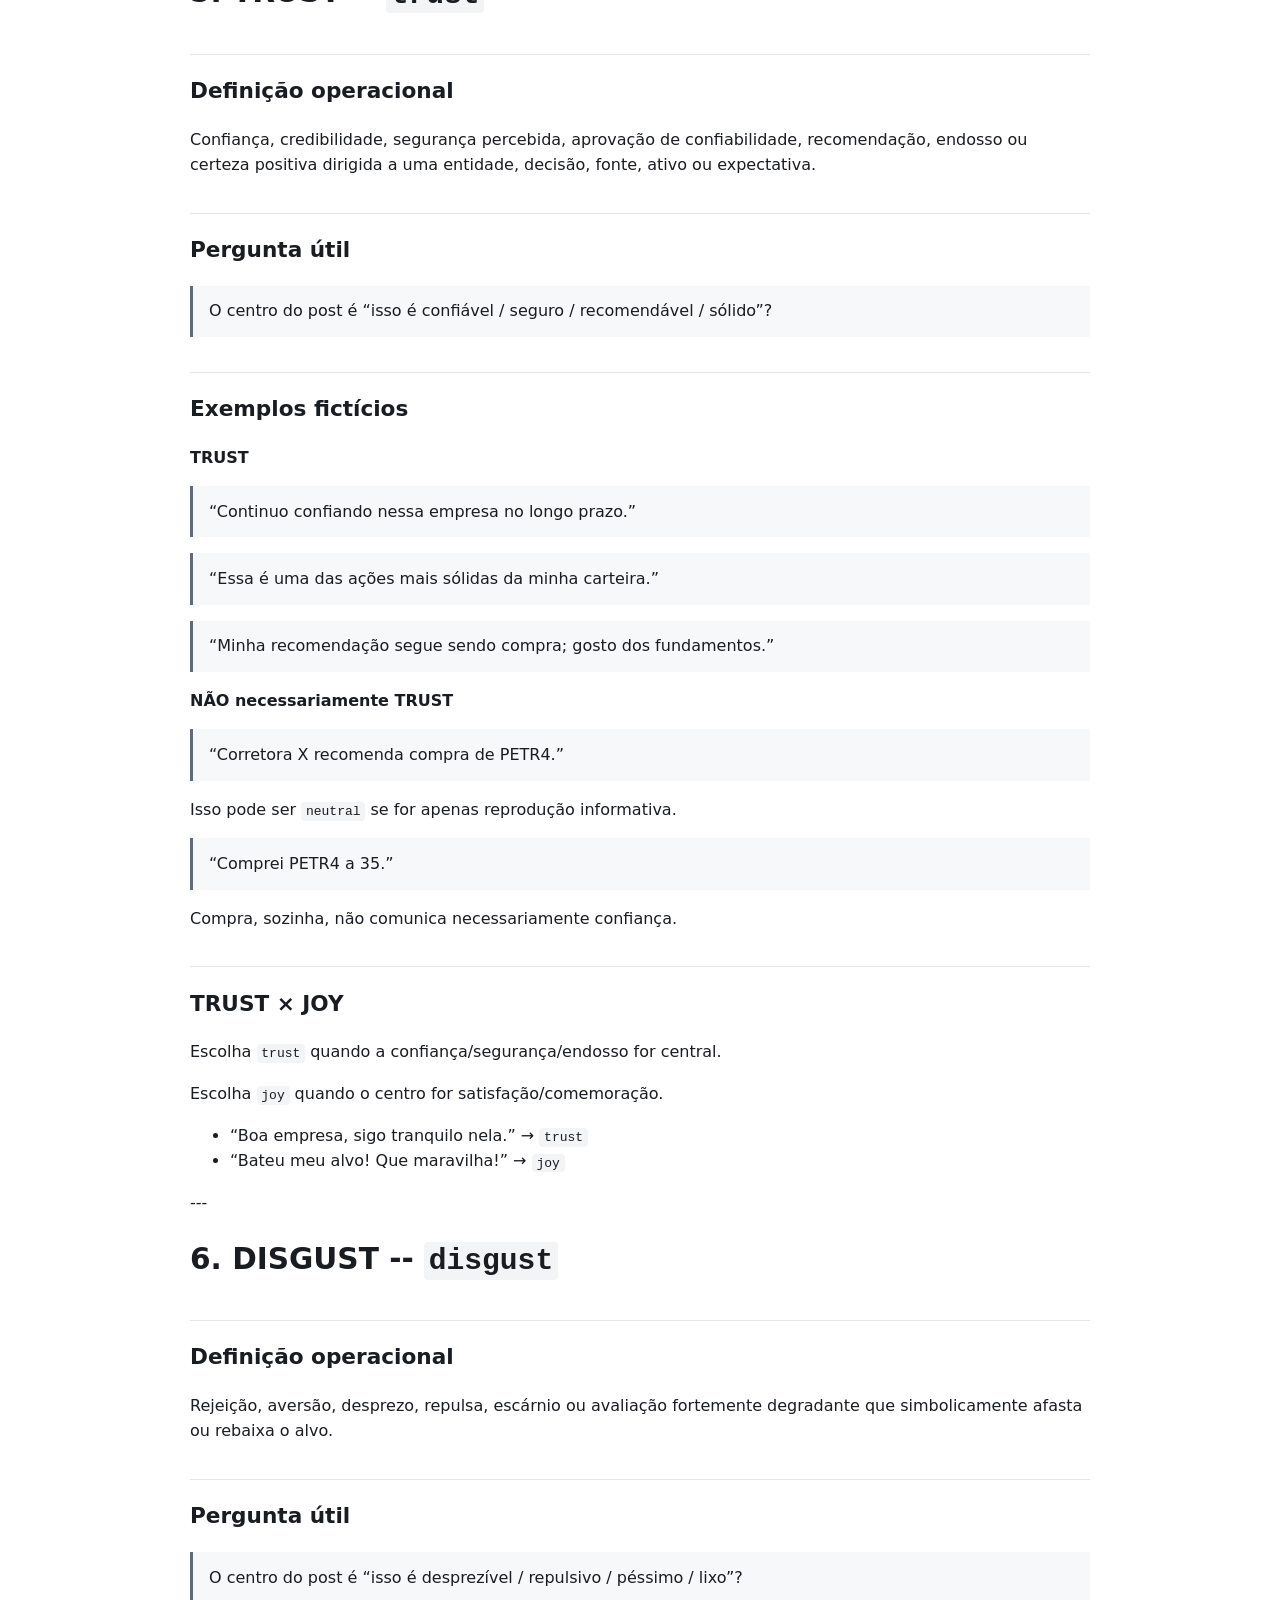
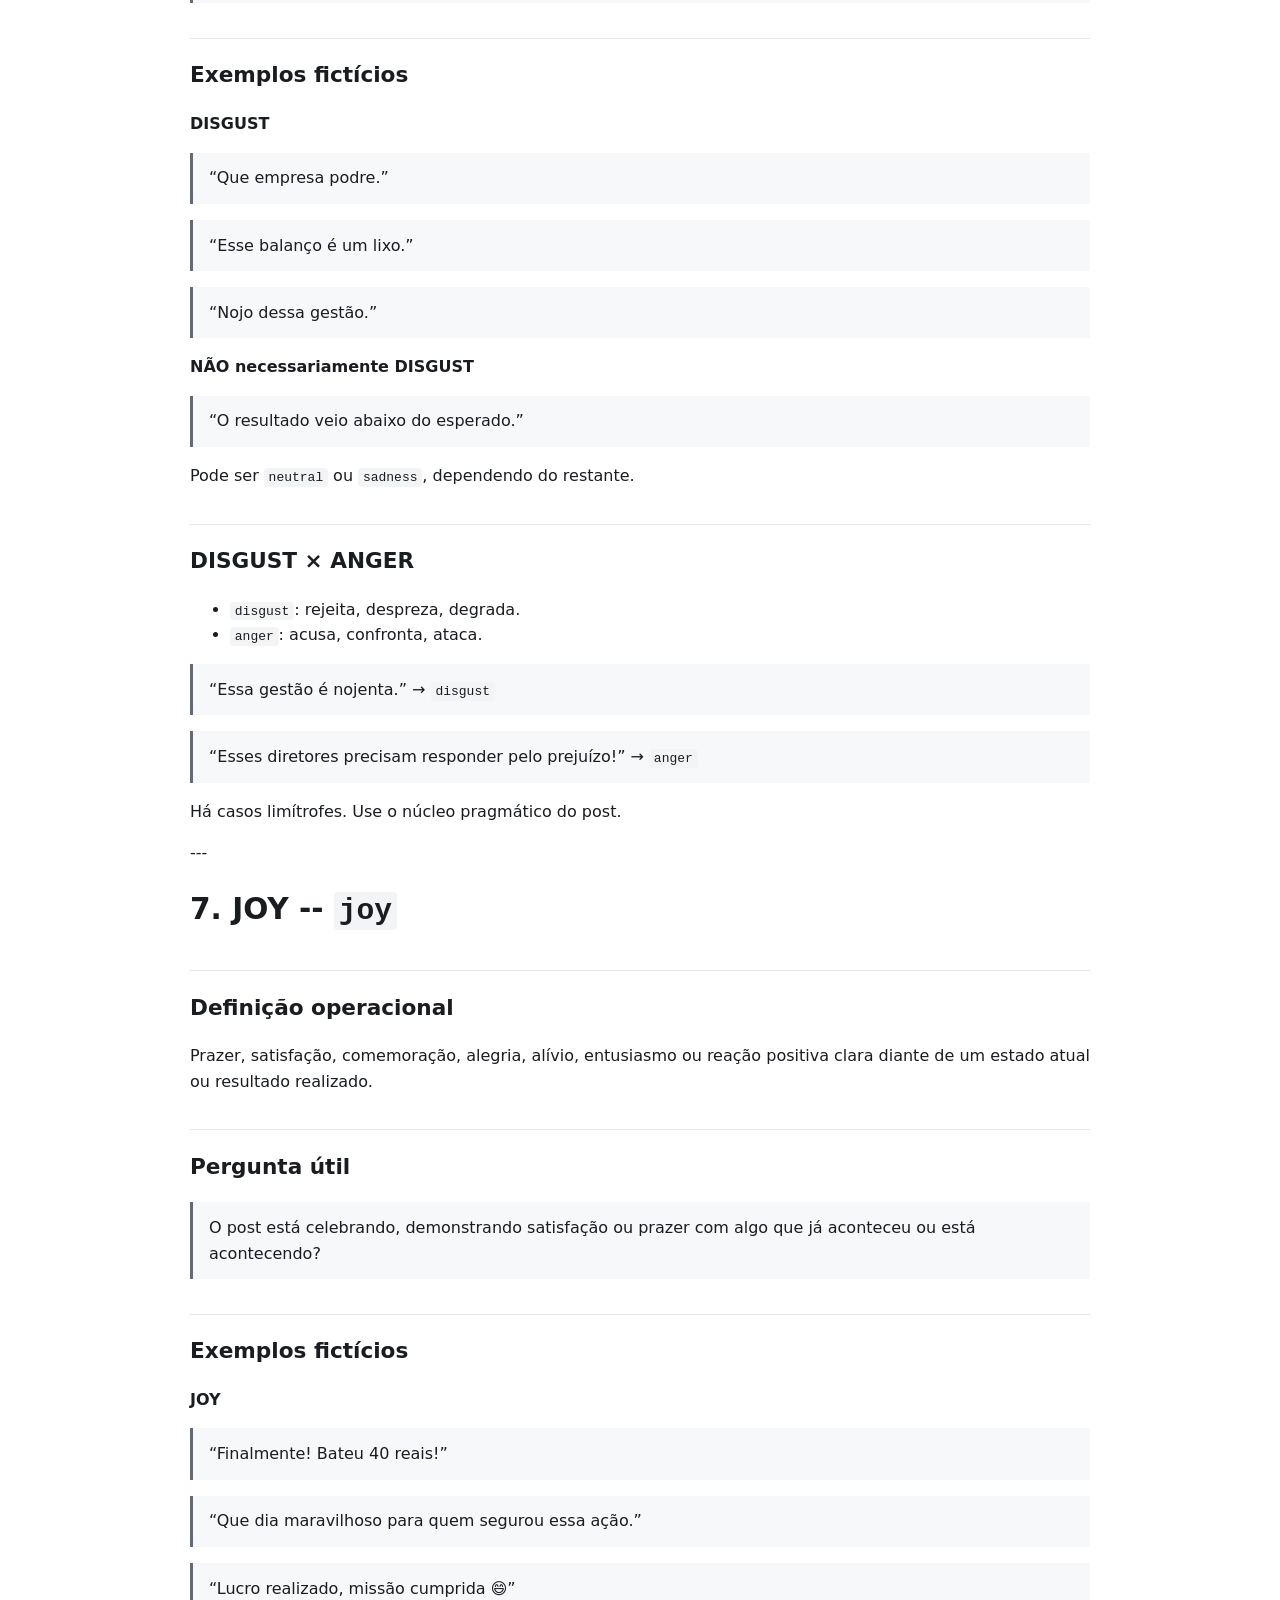
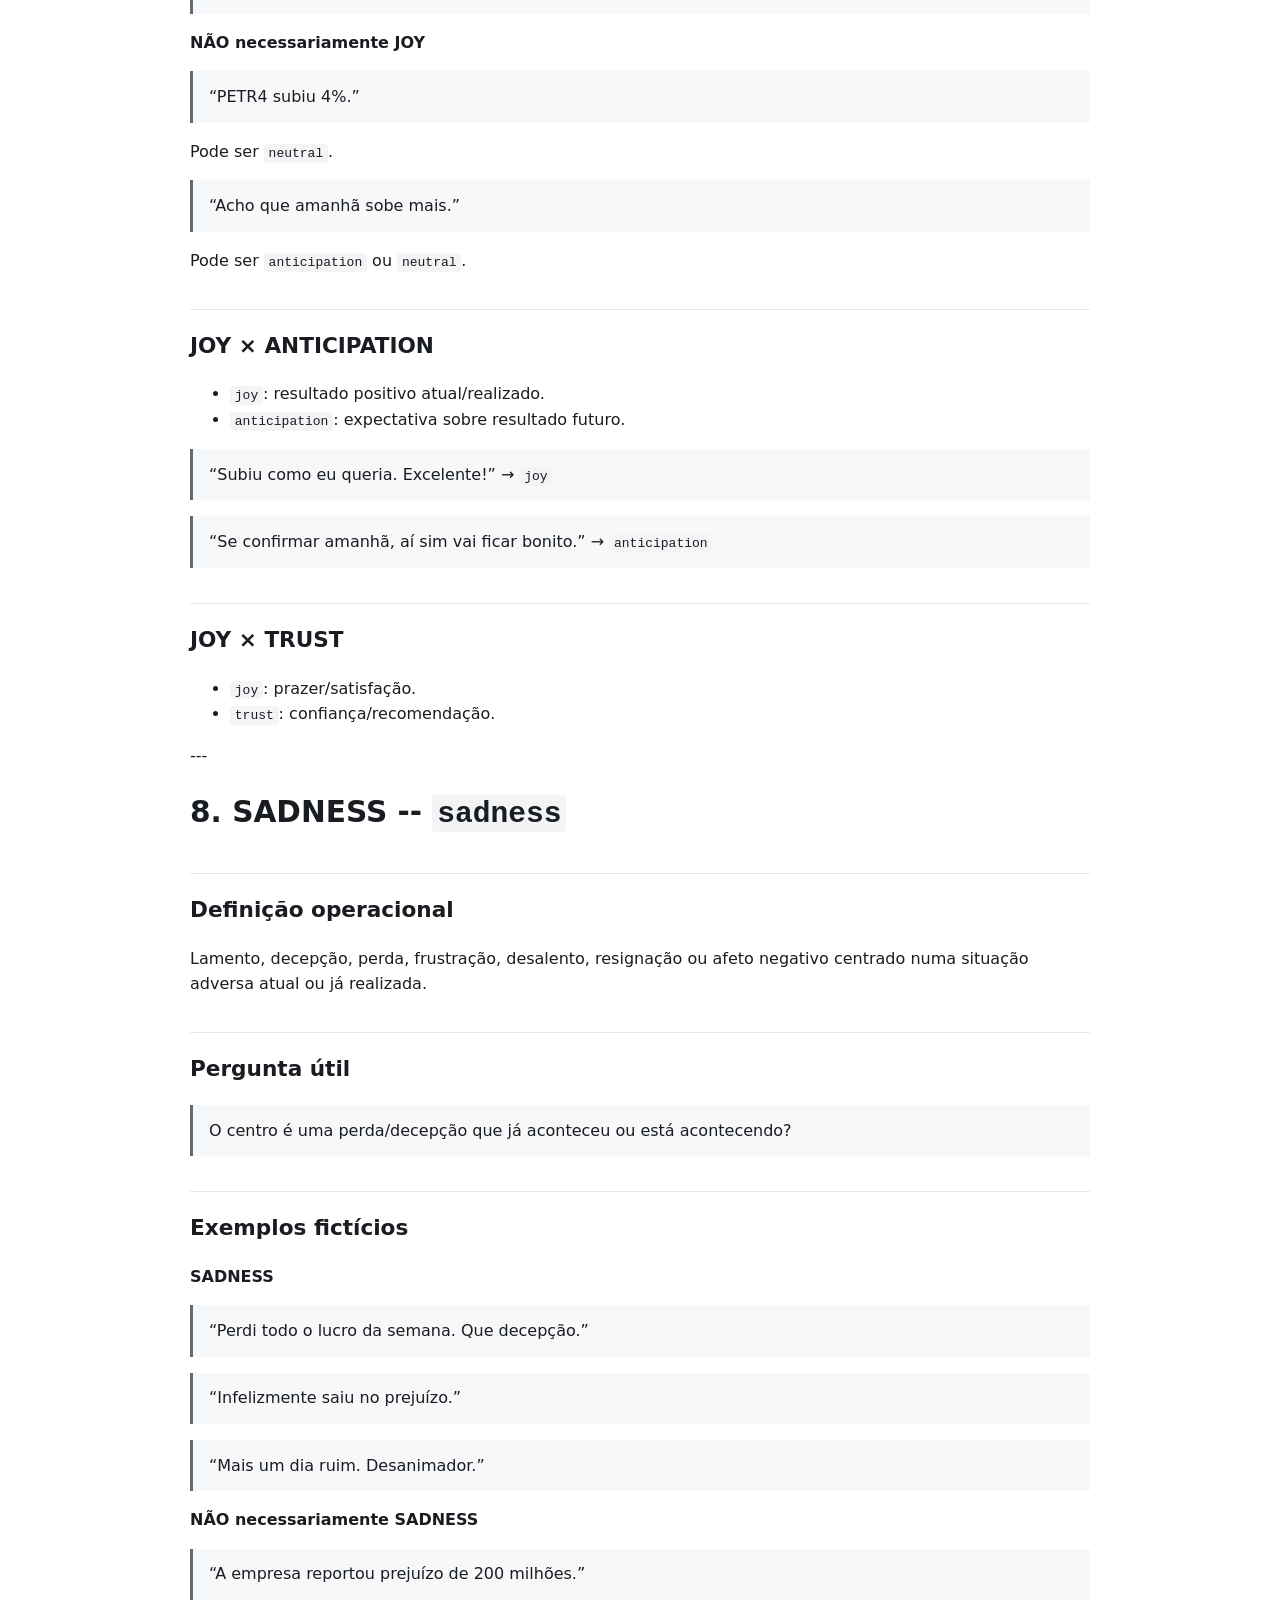
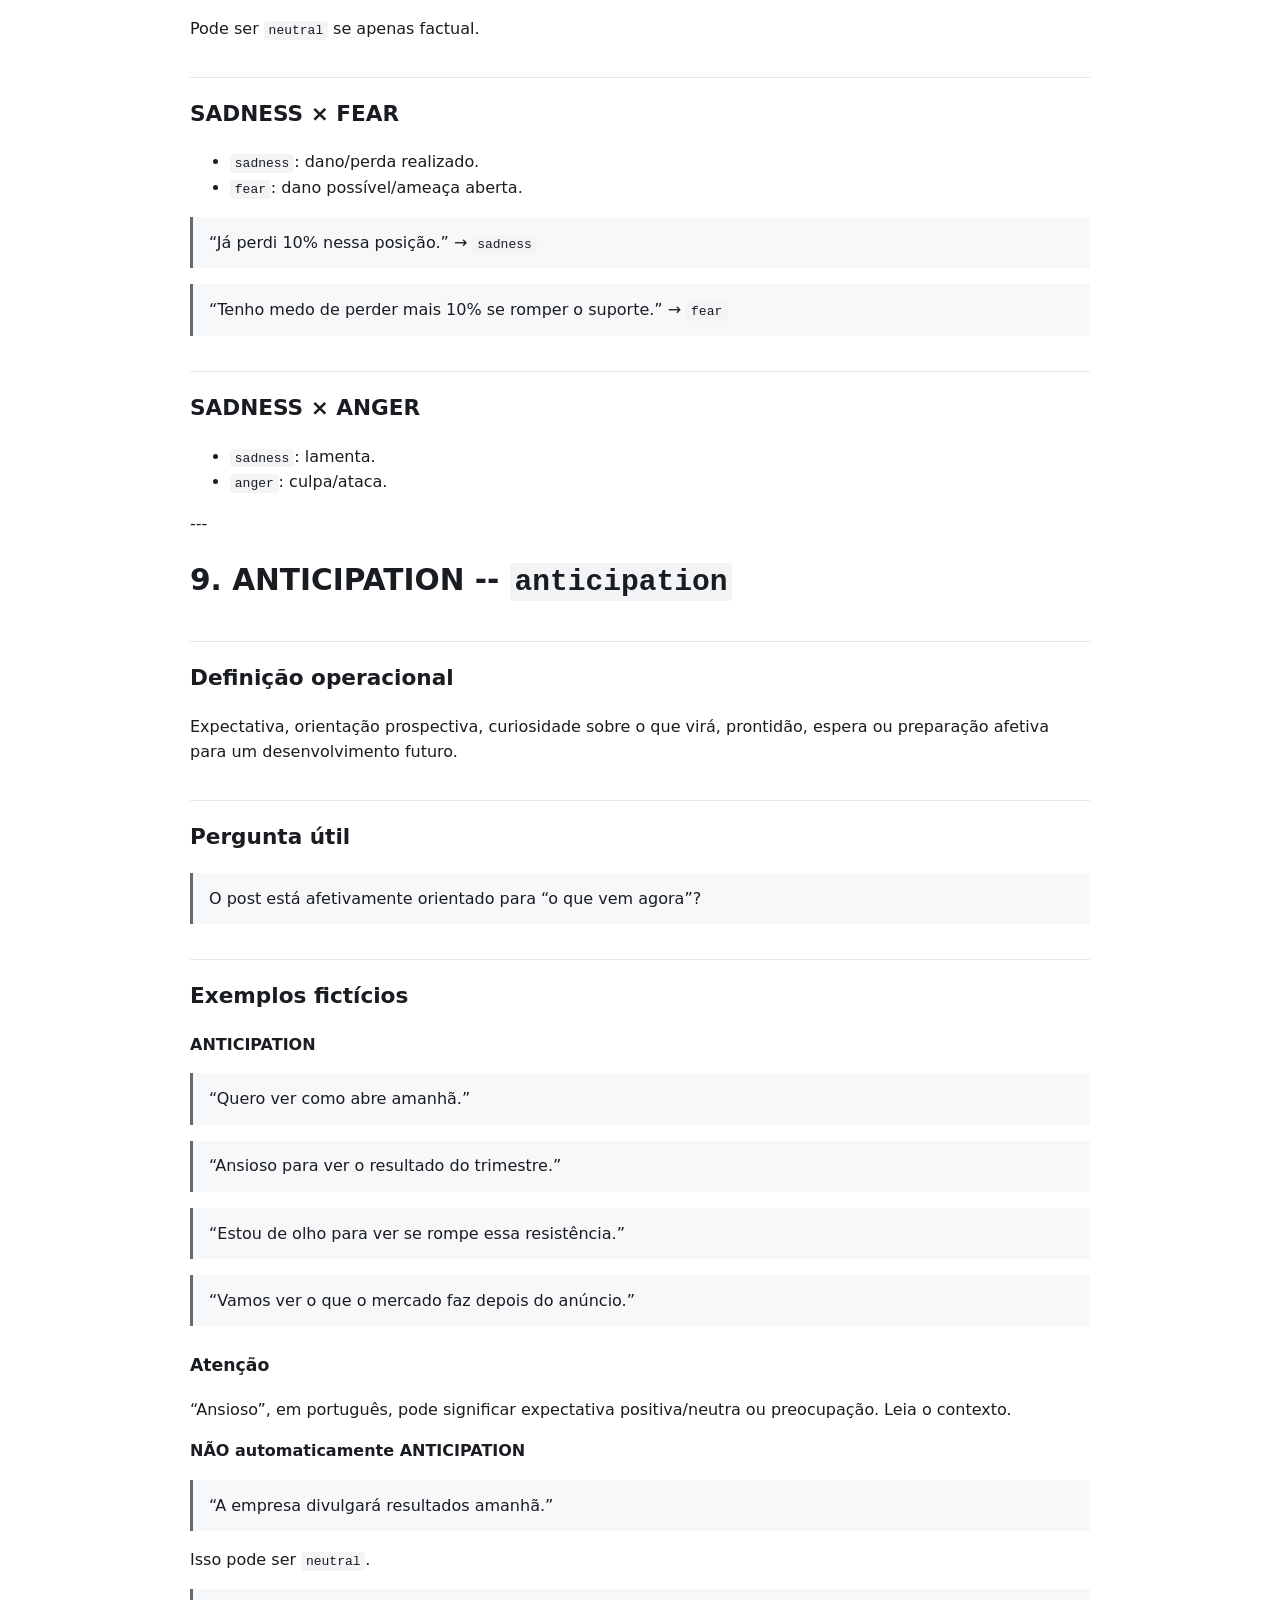
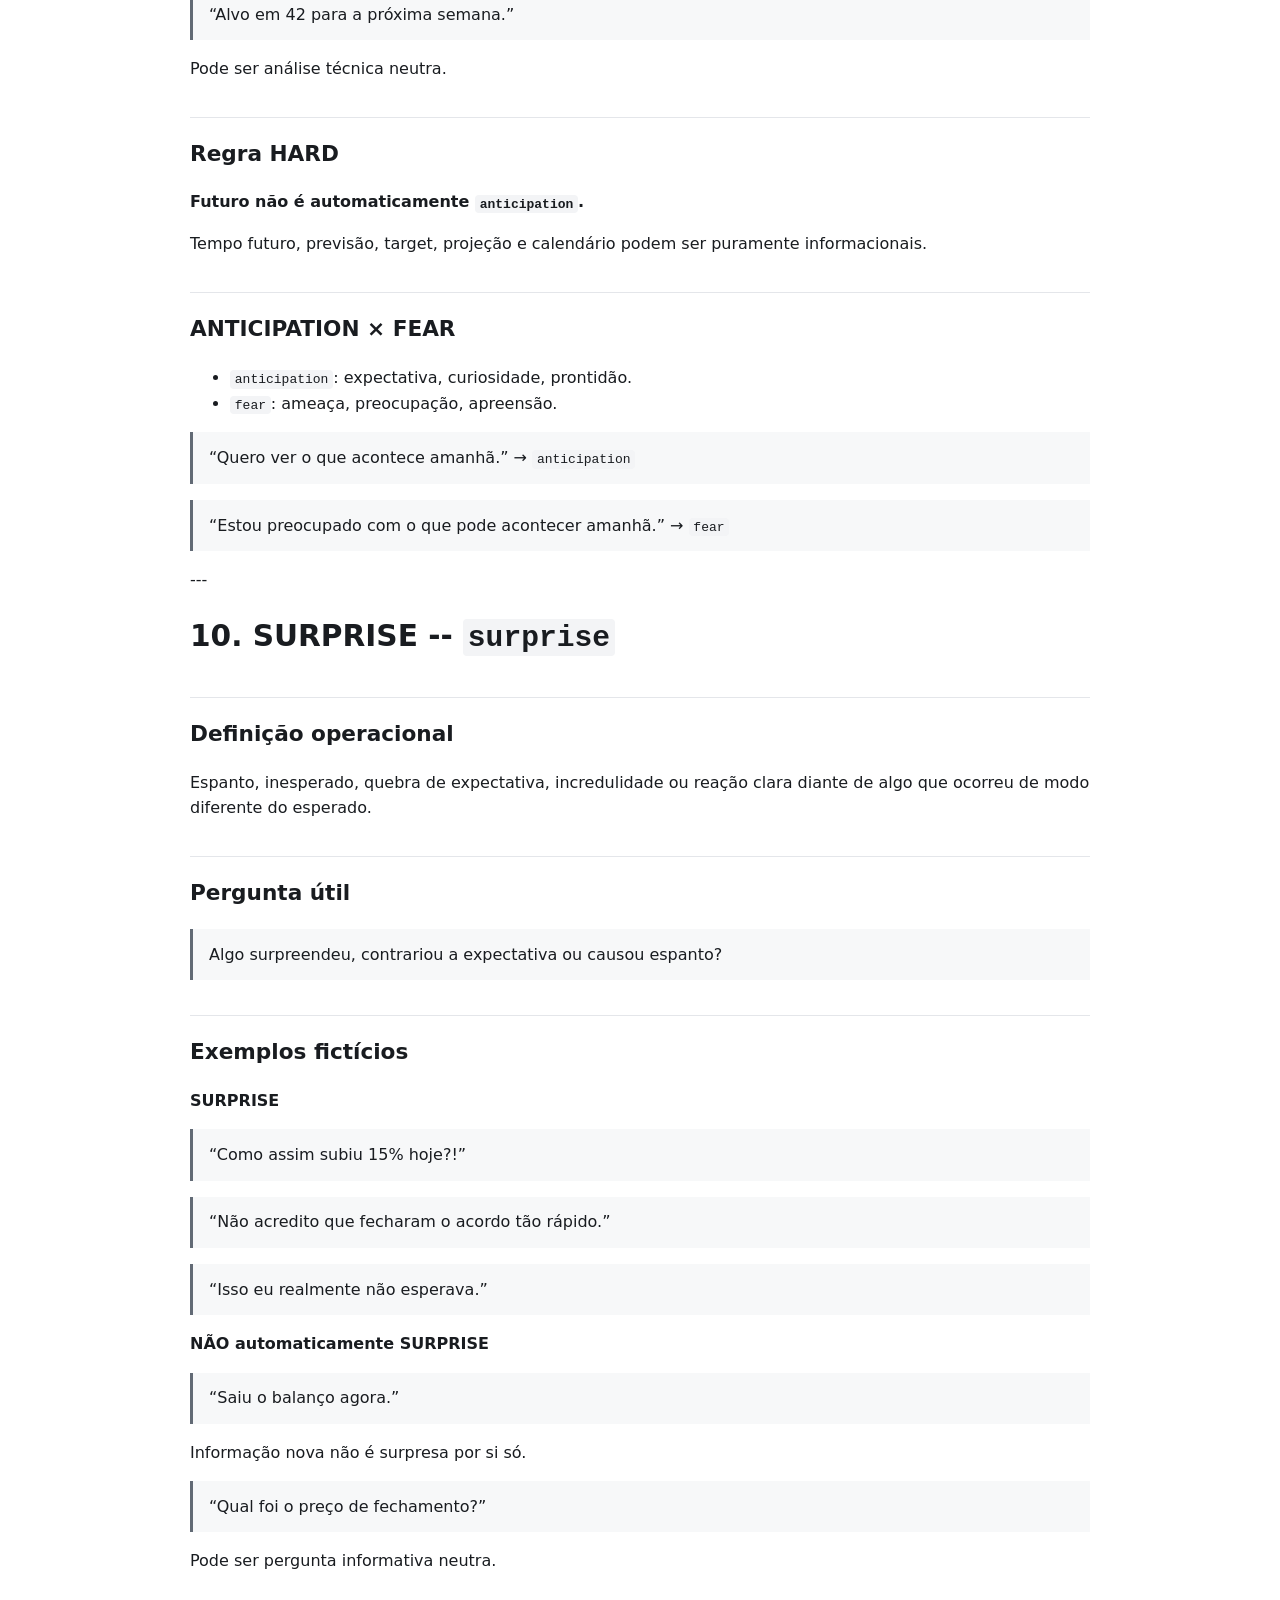
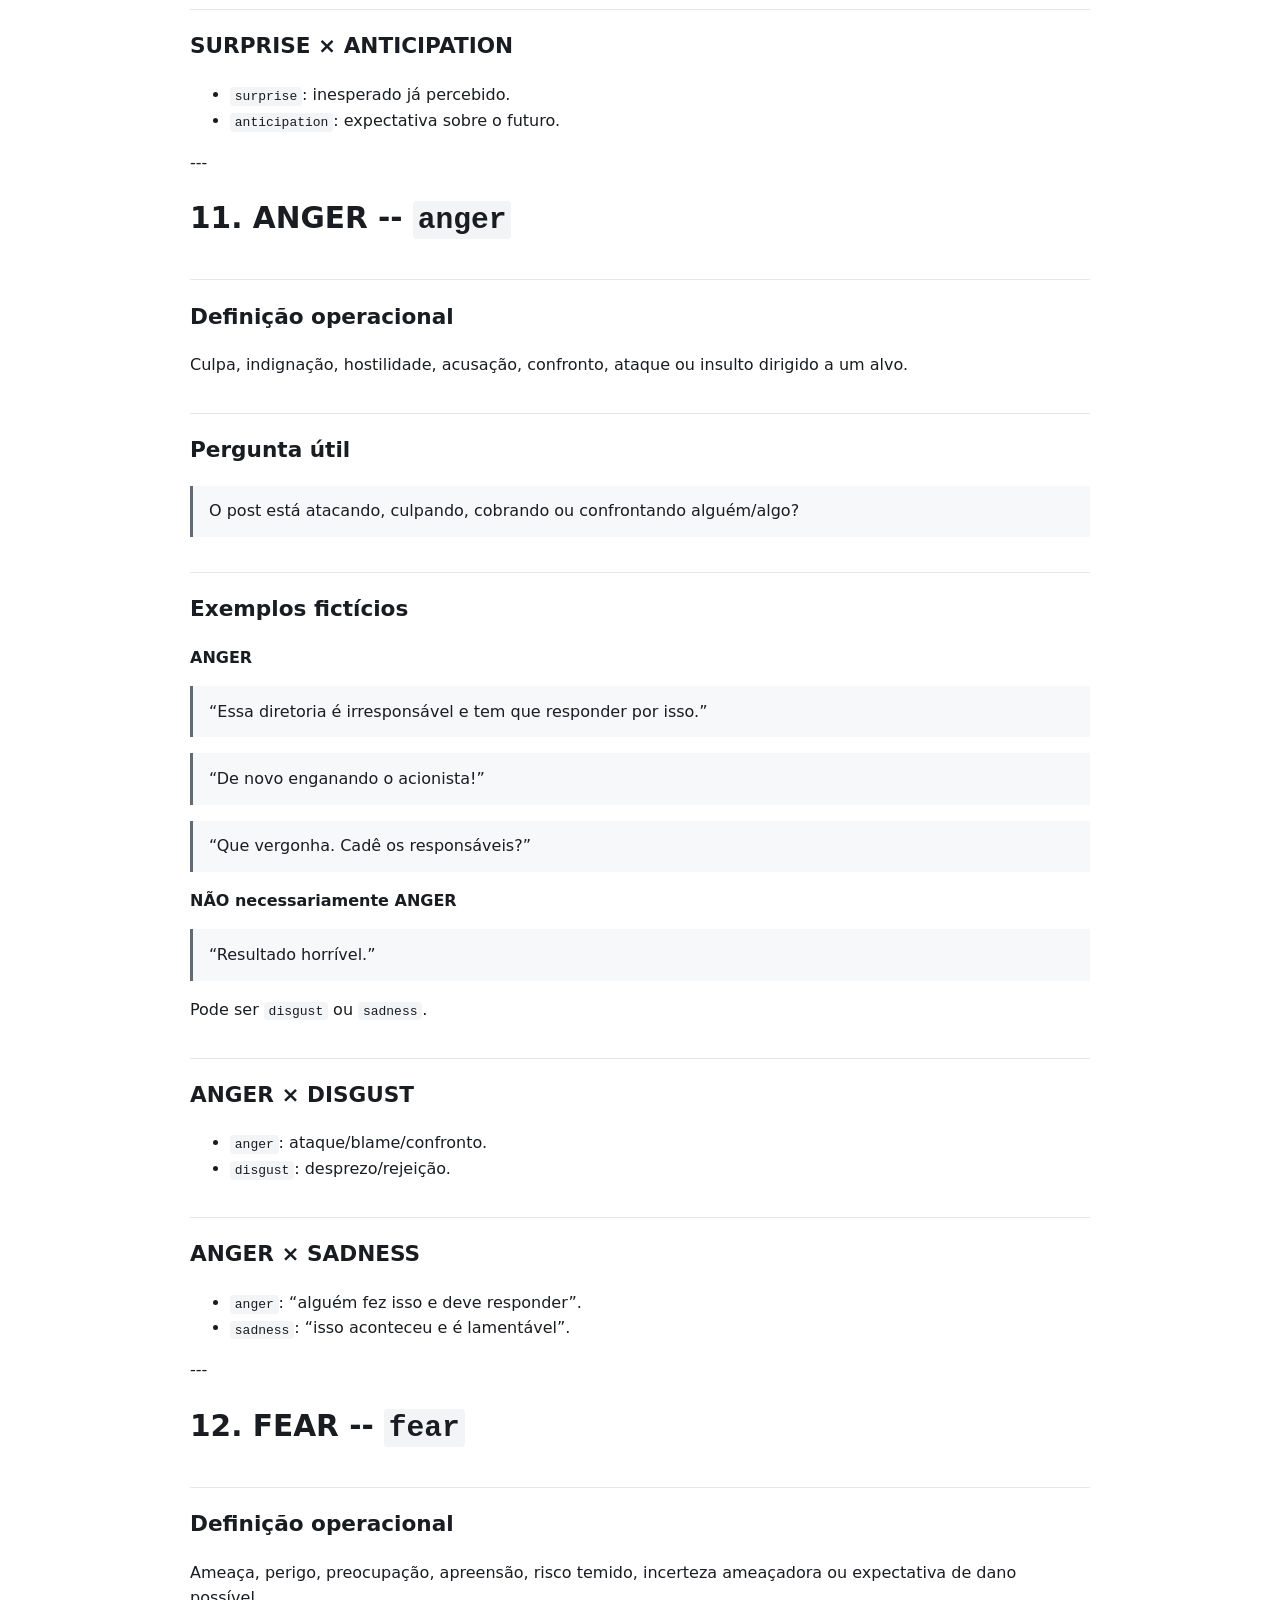
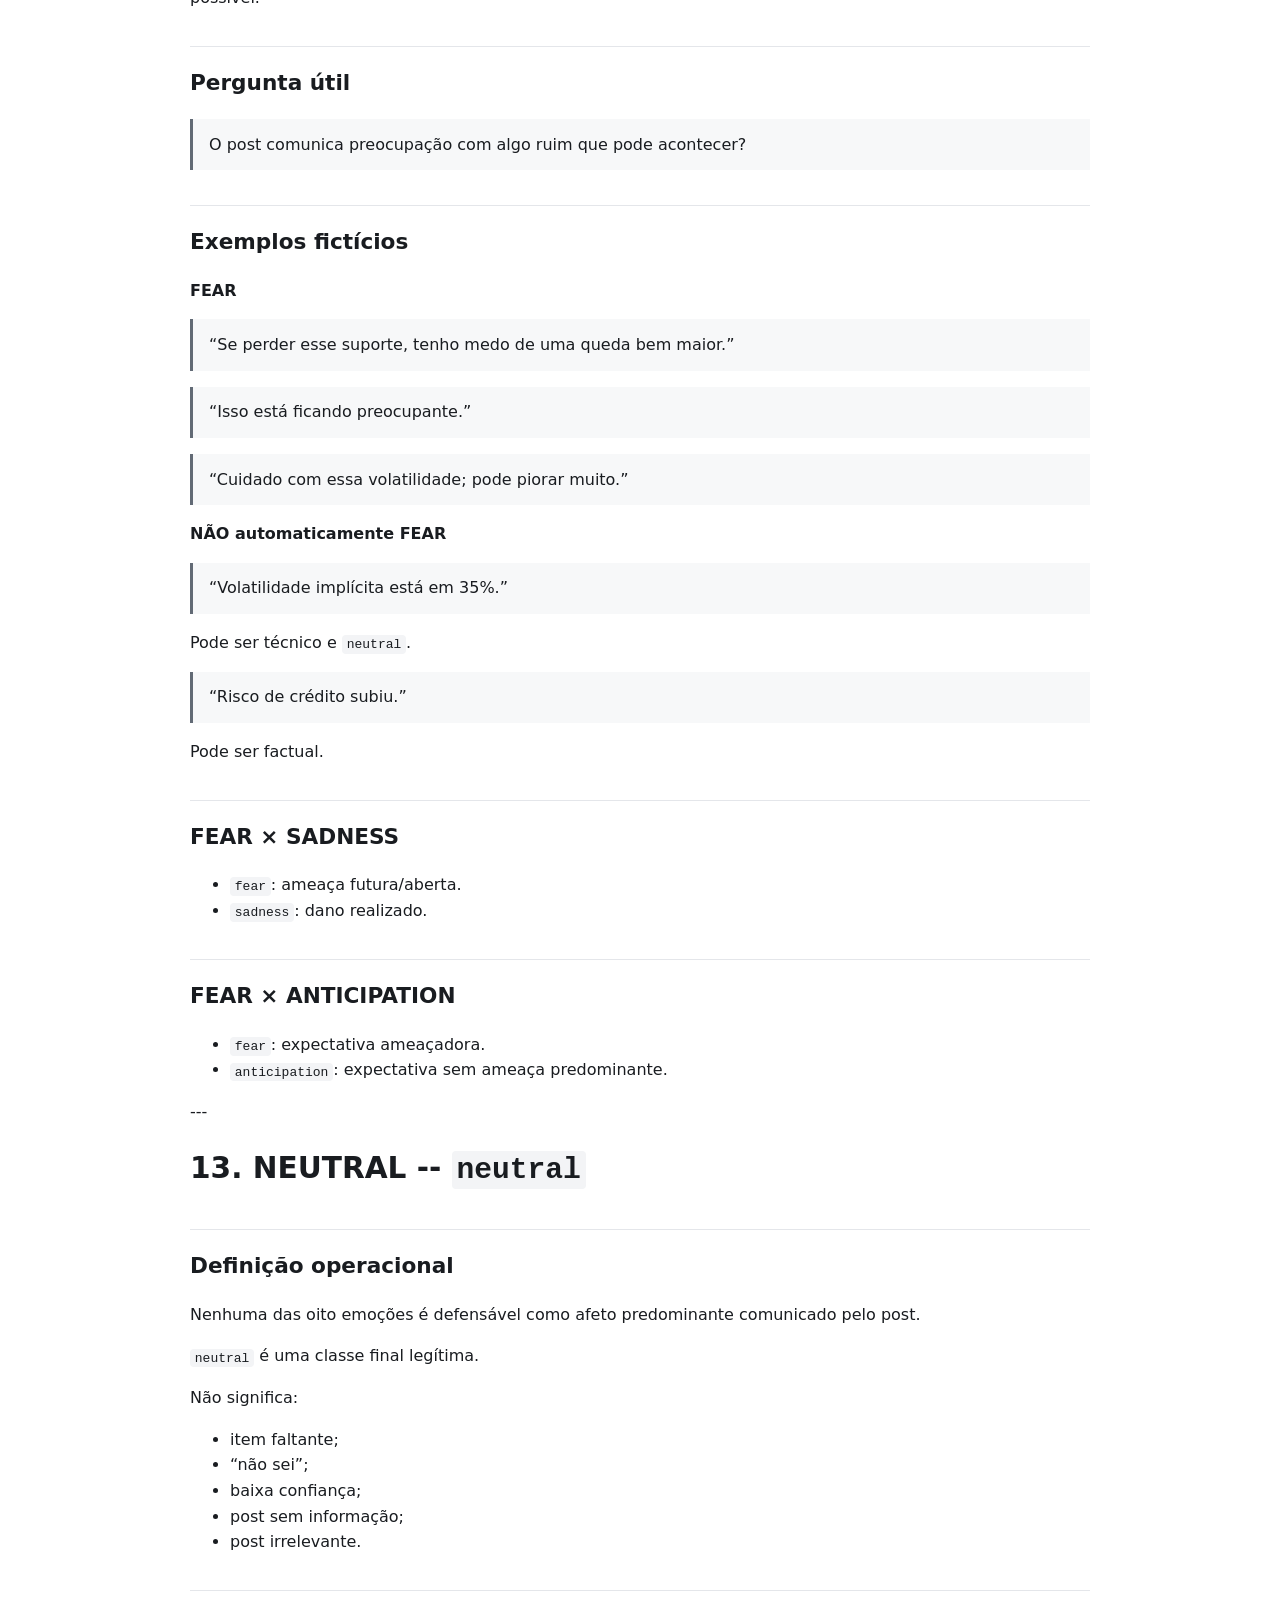
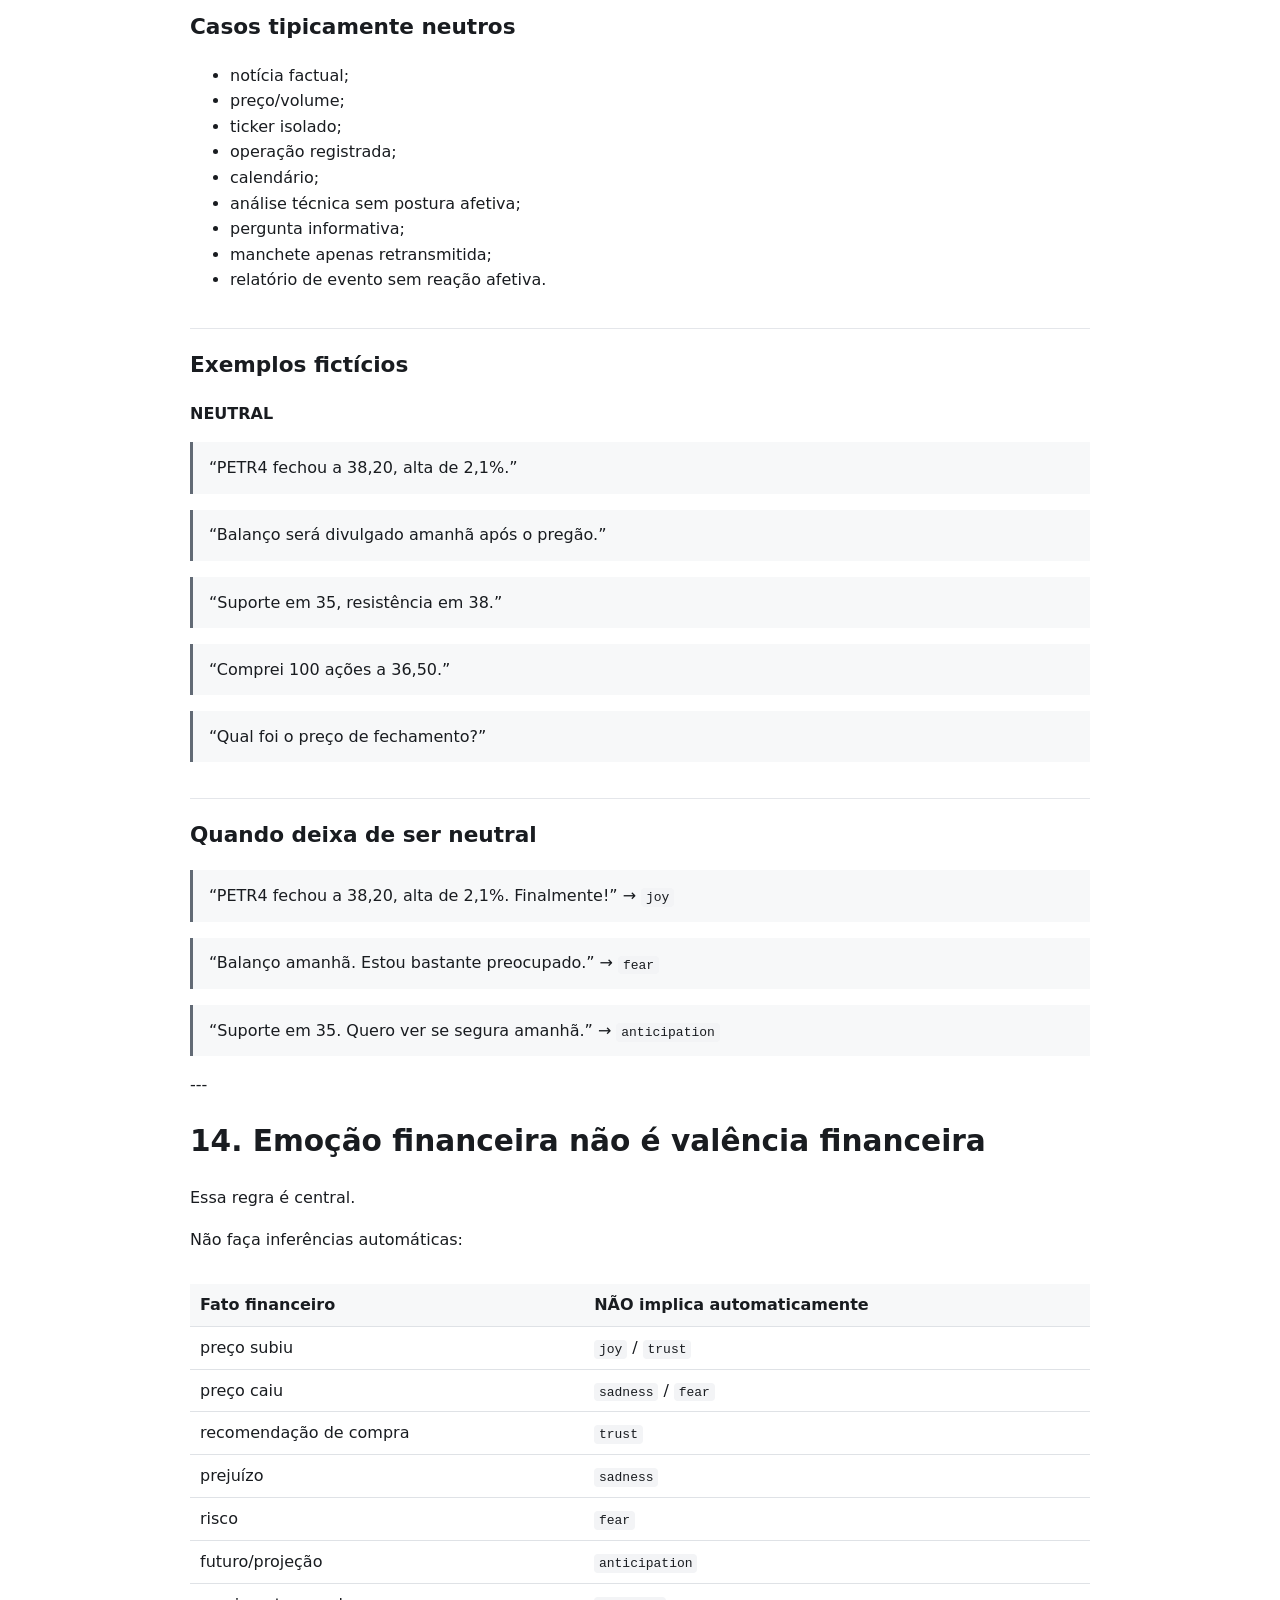
==== commit 7e1e2ec2: "Protocol v1.0: original labels visible when available" ====
--- a/guides/full.html
+++ b/guides/full.html
@@ -2,9 +2,71 @@
 :root{font-family:Inter,system-ui,-apple-system,BlinkMacSystemFont,"Segoe UI",sans-serif;color:#191c20;background:#fff}
 body{max-width:900px;margin:0 auto;padding:28px 24px 70px;line-height:1.6}h1{font-size:1.85rem}h2{margin-top:2.2rem;font-size:1.35rem;border-top:1px solid #e4e6ea;padding-top:1.2rem}h3{font-size:1.08rem;margin-top:1.6rem}code{background:#f3f4f6;padding:.12rem .3rem;border-radius:4px}pre{background:#f6f7f8;padding:14px;border-radius:8px;overflow:auto}blockquote{margin:1rem 0;padding:.8rem 1rem;border-left:3px solid #626a75;background:#f7f8f9}.table-wrap{overflow:auto}table{width:100%;border-collapse:collapse;margin:1rem 0}th,td{text-align:left;padding:8px 10px;border-bottom:1px solid #dfe2e6}th{background:#f7f8f9}a{color:inherit}.top{position:sticky;top:0;background:rgba(255,255,255,.96);padding:8px 0;border-bottom:1px solid #e3e5e8;margin-bottom:18px}.top button{font:inherit;padding:7px 10px;border:1px solid #cdd1d7;border-radius:7px;background:#fff;cursor:pointer}
 
-html[data-theme="dark"]{color:#e8eef8;background:#0f172a}html[data-theme="dark"] body{background:#0f172a;color:#e8eef8}html[data-theme="dark"] h2{border-color:#334155}html[data-theme="dark"] code{background:#1e293b;color:#dbeafe}html[data-theme="dark"] pre,html[data-theme="dark"] blockquote,html[data-theme="dark"] th{background:#172033}html[data-theme="dark"] th,html[data-theme="dark"] td{border-color:#334155}html[data-theme="dark"] .top{background:rgba(15,23,42,.96);border-color:#334155}html[data-theme="dark"] .top button{background:#111827;color:#e8eef8;border-color:#475569}
-</style></head><body><div class="top"><button onclick="window.close()">Fechar</button></div><h1>DANTEStocks-Dominant -- Guideline Completo de Anotação Humana</h1>
-<h2>Piloto v0.2 -- Português (Brasil)</h2>
+html[data-theme="dark"]{
+  color:#f3f7fc;
+  background:#0c1321;
+}
+html[data-theme="dark"] body{
+  background:#0c1321;
+  color:#f3f7fc;
+}
+html[data-theme="dark"] h1,
+html[data-theme="dark"] h2,
+html[data-theme="dark"] h3,
+html[data-theme="dark"] strong{
+  color:#f7faff;
+}
+html[data-theme="dark"] p,
+html[data-theme="dark"] li,
+html[data-theme="dark"] td{
+  color:#c6d2e3;
+}
+html[data-theme="dark"] h2{
+  border-color:#344861;
+}
+html[data-theme="dark"] code{
+  background:#223149;
+  color:#d6e8ff;
+}
+html[data-theme="dark"] pre{
+  background:#121d2f;
+  color:#e9f0fa;
+  border:1px solid #30435e;
+}
+html[data-theme="dark"] blockquote{
+  background:#14233a;
+  color:#e9f0fa;
+  border-left-color:#69a7ff;
+}
+html[data-theme="dark"] table{
+  background:#101827;
+}
+html[data-theme="dark"] th{
+  background:#1a273b;
+  color:#f3f7fc;
+}
+html[data-theme="dark"] th,
+html[data-theme="dark"] td{
+  border-color:#344861;
+}
+html[data-theme="dark"] a{
+  color:#93c5fd;
+}
+html[data-theme="dark"] .top{
+  background:rgba(12,19,33,.97);
+  border-color:#344861;
+}
+html[data-theme="dark"] .top button{
+  background:#172236;
+  color:#f3f7fc;
+  border-color:#3a4d68;
+}
+html[data-theme="dark"] .top button:hover{
+  background:#20304a;
+  border-color:#55749b;
+}
+</style></head><body><div class="callout"><strong>Anotação original do DANTEStocks:</strong> quando houver rótulo consolidado utilizável, ele será mostrado automaticamente como informação de origem. Ele não limita sua escolha entre as nove classes. Source confidence não deve ser consultada.</div><div class="top"><button onclick="window.close()">Fechar</button></div><h1>DANTEStocks-Dominant -- Guideline Completo de Anotação Humana</h1>
+<h2>Piloto v0.3 -- Português (Brasil)</h2>
 
 <p><strong>Status:</strong> guideline de desenvolvimento para o piloto humano</p>
 <p><strong>Data:</strong> 2026-09-01</p>
@@ -744,7 +806,7 @@
 
 <ul>
 <li>Se a interface mostrar <strong>Anotação original do DANTEStocks</strong>, use-a somente como informação de origem; ela não restringe sua escolha entre as 9 classes.</li>
-<li>Se a interface não mostrar anotação original, não tente recuperá-la por fora.</li>
+<li>A interface mostra automaticamente a anotação original quando existe um rótulo consolidado utilizável. Quando não houver rótulo consolidado apresentado, não tente reconstruí-lo ou recuperá-lo por fora.</li>
 <li>Não consultar source confidence.</li>
 <li>Não consultar SILVER.</li>
 <li>Não consultar evidence spans.</li>
@@ -882,7 +944,7 @@
 
 <p>Use primeiro:</p>
 
-<p><strong><code>DANTEStocks_GUIA_RAPIDO_ANOTACAO_HUMANA_TLDR_v0.2.md</code></strong></p>
+<p><strong><code>DANTEStocks_GUIA_RAPIDO_ANOTACAO_HUMANA_TLDR_v0.3.md</code></strong></p>
 
 <p>Abra este guideline completo quando:</p>
 <ul>
